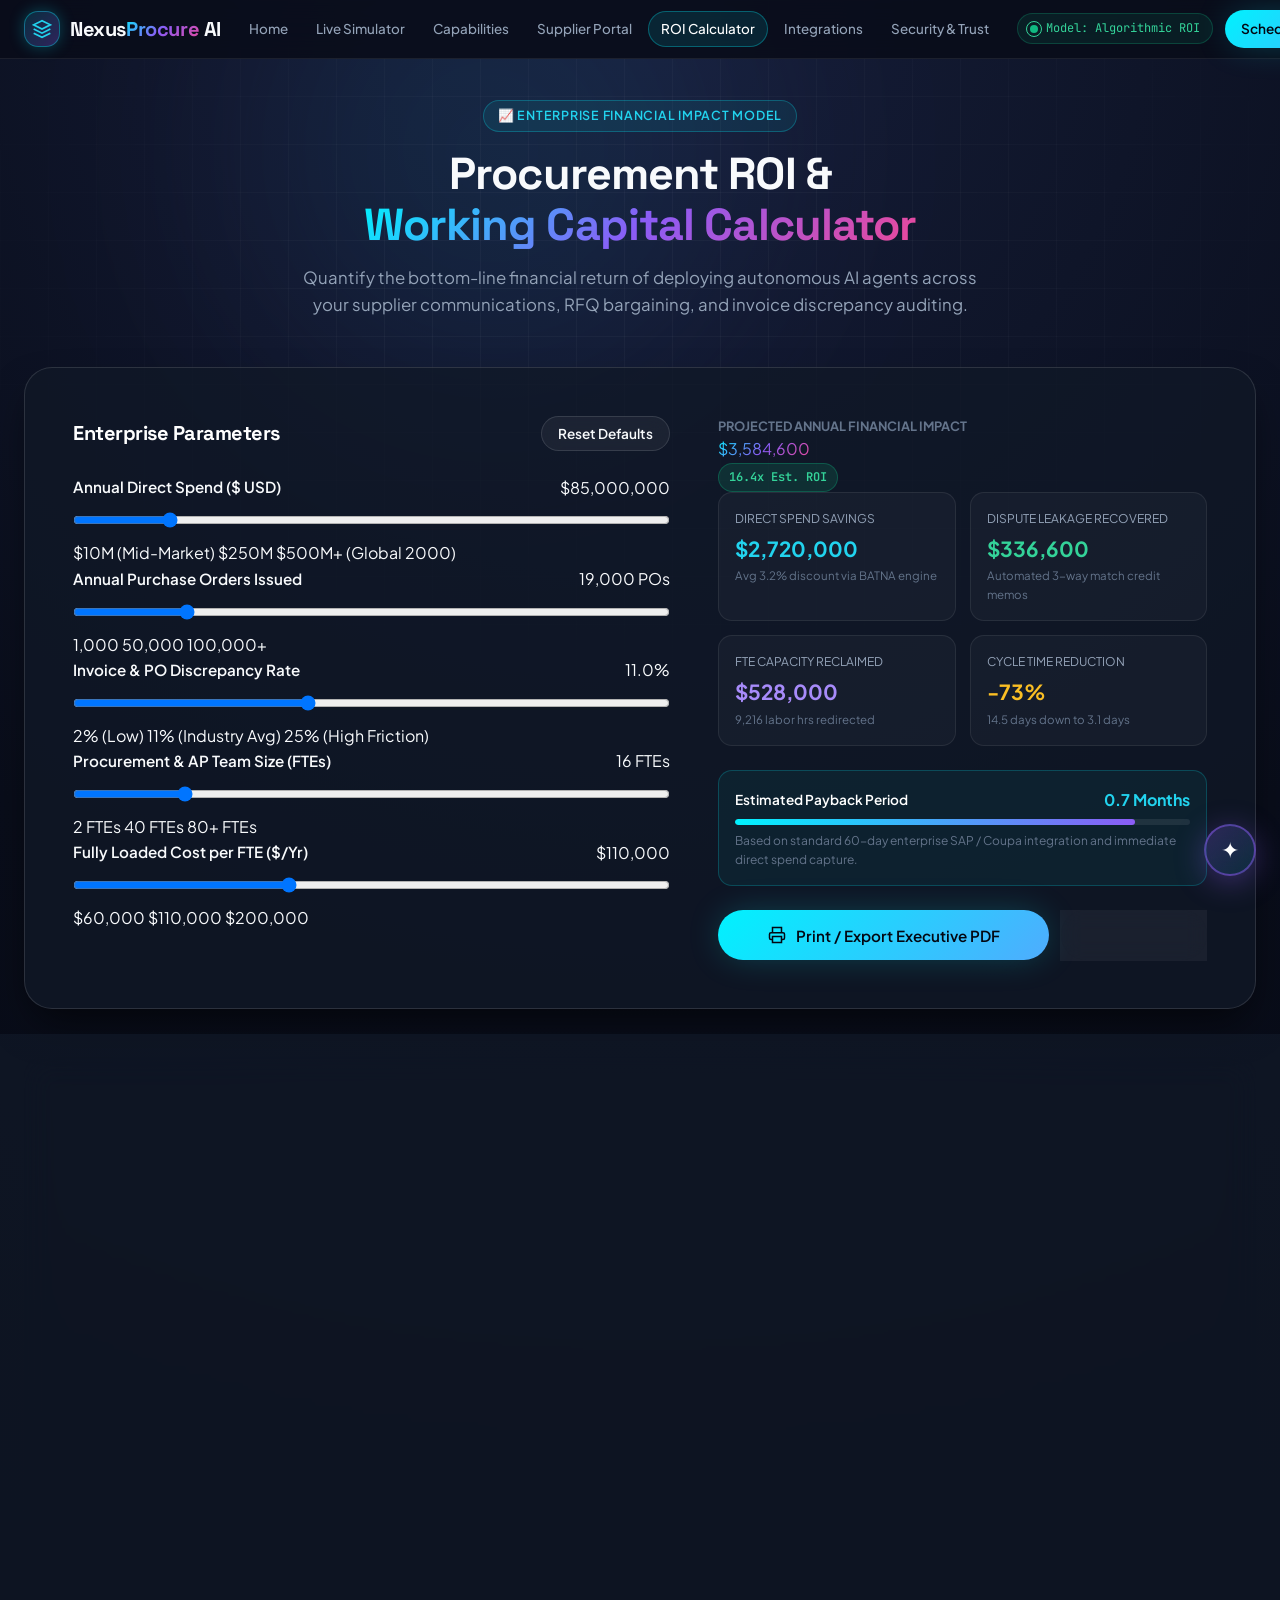
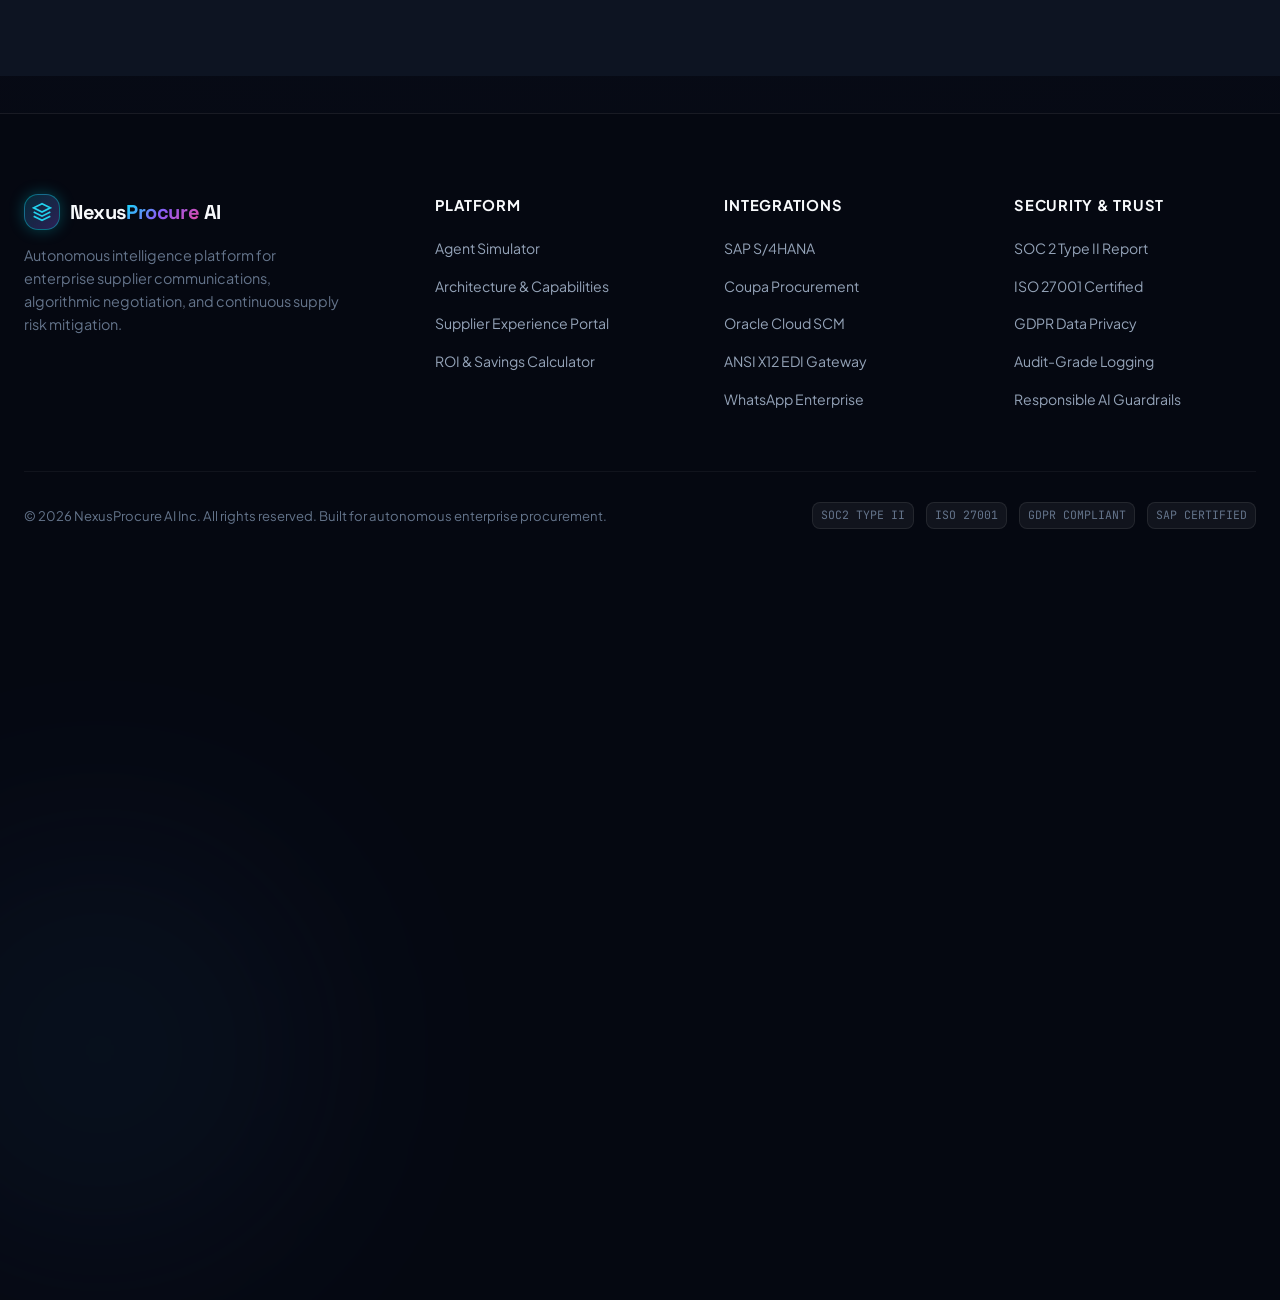
==== calculator.html @ fbaa3d45 "Initial commit: NexusAI platform and tools" ====
<!DOCTYPE html>
<html lang="en">
<head>
  <meta charset="UTF-8">
  <meta name="viewport" content="width=device-width, initial-scale=1.0">
  <title>Procurement ROI & Savings Calculator — NexusProcure AI</title>
  <meta name="description" content="Calculate enterprise direct spend savings, dispute recovery, and operational FTE capacity unlocked by NexusProcure AI autonomous agents.">
  <link rel="stylesheet" href="styles/main.css">
  <link rel="icon" type="image/svg+xml" href="data:image/svg+xml,<svg xmlns='http://www.w3.org/2000/svg' viewBox='0 0 24 24' fill='none' stroke='%2300f2fe' stroke-width='2'><polygon points='12 2 2 7 12 12 22 7 12 2'/><polyline points='2 17 12 22 22 17'/><polyline points='2 12 12 17 22 12'/></svg>">
</head>
<body>

  <div class="bg-ambient-orb ambient-orb-1"></div>
  <div class="bg-ambient-orb ambient-orb-3"></div>
  <div class="bg-grid-overlay"></div>

  <!-- Navigation -->
  <nav class="site-nav" id="site-nav">
    <div class="container nav-content">
      <a href="index.html" class="nav-brand">
        <div class="brand-icon-wrapper">
          <svg viewBox="0 0 24 24" fill="none" stroke="currentColor" stroke-width="2">
            <path d="M12 2L2 7l10 5 10-5-10-5zM2 17l10 5 10-5M2 12l10 5 10-5" />
          </svg>
        </div>
        <span>Nexus<span class="text-gradient">Procure</span> AI</span>
      </a>

      <ul class="nav-links">
        <li><a href="index.html" class="nav-link">Home</a></li>
        <li><a href="simulator.html" class="nav-link">Live Simulator</a></li>
        <li><a href="capabilities.html" class="nav-link">Capabilities</a></li>
        <li><a href="portal.html" class="nav-link">Supplier Portal</a></li>
        <li><a href="calculator.html" class="nav-link active-page">ROI Calculator</a></li>
        <li><a href="integrations.html" class="nav-link">Integrations</a></li>
        <li><a href="security.html" class="nav-link">Security & Trust</a></li>
      </ul>

      <div class="nav-right">
        <div class="status-pill">
          <div class="radar-dot"></div>
          <span>Model: Algorithmic ROI</span>
        </div>
        <a href="demo.html" class="btn btn-primary btn-sm">
          <span>Schedule Demo</span>
          <svg viewBox="0 0 24 24" fill="none" stroke="currentColor" stroke-width="2">
            <path d="M5 12h14M12 5l7 7-7 7"/>
          </svg>
        </a>
      </div>
    </div>
  </nav>

  <!-- Page Hero -->
  <header class="page-hero">
    <div class="container page-hero-inner">
      <div class="page-badge cyan">
        <span>📈 Enterprise Financial Impact Model</span>
      </div>
      <h1 class="page-hero-title">
        Procurement ROI & <span class="text-gradient">Working Capital Calculator</span>
      </h1>
      <p class="page-hero-subtitle">
        Quantify the bottom-line financial return of deploying autonomous AI agents across your supplier communications, RFQ bargaining, and invoice discrepancy auditing.
      </p>
    </div>
  </header>

  <!-- Main Calculator Content -->
  <main class="subpage-section" style="padding-top: 0;">
    <div class="container">
      
      <div class="roi-card-wrapper" style="margin-bottom: 48px;">
        
        <!-- Input Form Sliders -->
        <div class="roi-calculator-form">
          <div style="display: flex; justify-content: space-between; align-items: center; margin-bottom: 24px;">
            <h3 style="color: #fff; font-size: 1.25rem;">Enterprise Parameters</h3>
            <button class="btn btn-secondary btn-sm" id="btn-reset-roi">Reset Defaults</button>
          </div>

          <!-- Slider 1: Direct Spend -->
          <div class="slider-group">
            <div class="slider-header">
              <span class="slider-label">Annual Direct Spend ($ USD)</span>
              <span class="slider-value" id="val-spend">$85,000,000</span>
            </div>
            <input type="range" class="custom-range" id="input-spend" min="10000000" max="500000000" step="5000000" value="85000000">
            <div class="slider-hints">
              <span>$10M (Mid-Market)</span>
              <span>$250M</span>
              <span>$500M+ (Global 2000)</span>
            </div>
          </div>

          <!-- Slider 2: Annual PO Count -->
          <div class="slider-group">
            <div class="slider-header">
              <span class="slider-label">Annual Purchase Orders Issued</span>
              <span class="slider-value" id="val-pos">18,500 POs</span>
            </div>
            <input type="range" class="custom-range" id="input-pos" min="1000" max="100000" step="1000" value="18500">
            <div class="slider-hints">
              <span>1,000</span>
              <span>50,000</span>
              <span>100,000+</span>
            </div>
          </div>

          <!-- Slider 3: Discrepancy Rate -->
          <div class="slider-group">
            <div class="slider-header">
              <span class="slider-label">Invoice & PO Discrepancy Rate</span>
              <span class="slider-value" id="val-dispute">11.0%</span>
            </div>
            <input type="range" class="custom-range" id="input-dispute" min="2" max="25" step="0.5" value="11">
            <div class="slider-hints">
              <span>2% (Low)</span>
              <span>11% (Industry Avg)</span>
              <span>25% (High Friction)</span>
            </div>
          </div>

          <!-- Slider 4: Procurement Team Size -->
          <div class="slider-group">
            <div class="slider-header">
              <span class="slider-label">Procurement & AP Team Size (FTEs)</span>
              <span class="slider-value" id="val-fte">16 FTEs</span>
            </div>
            <input type="range" class="custom-range" id="input-fte" min="2" max="80" step="1" value="16">
            <div class="slider-hints">
              <span>2 FTEs</span>
              <span>40 FTEs</span>
              <span>80+ FTEs</span>
            </div>
          </div>

          <!-- Slider 5: Average Fully Loaded FTE Cost -->
          <div class="slider-group">
            <div class="slider-header">
              <span class="slider-label">Fully Loaded Cost per FTE ($/Yr)</span>
              <span class="slider-value" id="val-fte-cost">$110,000</span>
            </div>
            <input type="range" class="custom-range" id="input-fte-cost" min="60000" max="200000" step="5000" value="110000">
            <div class="slider-hints">
              <span>$60,000</span>
              <span>$110,000</span>
              <span>$200,000</span>
            </div>
          </div>

        </div>

        <!-- Real-Time Output Summary Display -->
        <div class="roi-summary-display">
          <div class="roi-summary-header">
            <div>
              <div style="font-size: 0.8rem; text-transform: uppercase; color: var(--text-dim); font-weight: 700;">Projected Annual Financial Impact</div>
              <div class="roi-highlight-number text-gradient" id="out-total-savings">$3,745,000</div>
            </div>
            <span class="badge badge-emerald" id="out-roi-multiplier">14.2x Est. ROI</span>
          </div>

          <!-- Key Financial Breakdown Grid -->
          <div style="display: grid; grid-template-columns: 1fr 1fr; gap: 14px; margin-bottom: 24px;">
            <div style="background: rgba(255, 255, 255, 0.03); padding: 16px; border-radius: var(--radius-md); border: 1px solid var(--border-subtle);">
              <div style="font-size: 0.75rem; color: var(--text-muted); text-transform: uppercase;">Direct Spend Savings</div>
              <div style="font-size: 1.3rem; font-weight: 700; color: var(--cyan-400); margin-top: 4px;" id="out-direct-savings">$2,720,000</div>
              <div style="font-size: 0.72rem; color: var(--text-dim); margin-top: 2px;">Avg 3.2% discount via BATNA engine</div>
            </div>

            <div style="background: rgba(255, 255, 255, 0.03); padding: 16px; border-radius: var(--radius-md); border: 1px solid var(--border-subtle);">
              <div style="font-size: 0.75rem; color: var(--text-muted); text-transform: uppercase;">Dispute Leakage Recovered</div>
              <div style="font-size: 1.3rem; font-weight: 700; color: var(--emerald-400); margin-top: 4px;" id="out-leakage-savings">$498,500</div>
              <div style="font-size: 0.72rem; color: var(--text-dim); margin-top: 2px;">Automated 3-way match credit memos</div>
            </div>

            <div style="background: rgba(255, 255, 255, 0.03); padding: 16px; border-radius: var(--radius-md); border: 1px solid var(--border-subtle);">
              <div style="font-size: 0.75rem; color: var(--text-muted); text-transform: uppercase;">FTE Capacity Reclaimed</div>
              <div style="font-size: 1.3rem; font-weight: 700; color: var(--purple-400); margin-top: 4px;" id="out-fte-savings">$526,500</div>
              <div style="font-size: 0.72rem; color: var(--text-dim); margin-top: 2px;" id="out-hours-saved">9,600 labor hrs redirected</div>
            </div>

            <div style="background: rgba(255, 255, 255, 0.03); padding: 16px; border-radius: var(--radius-md); border: 1px solid var(--border-subtle);">
              <div style="font-size: 0.75rem; color: var(--text-muted); text-transform: uppercase;">Cycle Time Reduction</div>
              <div style="font-size: 1.3rem; font-weight: 700; color: var(--amber-400); margin-top: 4px;">-73%</div>
              <div style="font-size: 0.72rem; color: var(--text-dim); margin-top: 2px;">14.5 days down to 3.1 days</div>
            </div>
          </div>

          <!-- Payback Horizon -->
          <div style="background: rgba(0, 242, 254, 0.05); border: 1px solid rgba(0, 242, 254, 0.2); border-radius: var(--radius-md); padding: 16px; margin-bottom: 24px;">
            <div style="display: flex; justify-content: space-between; align-items: center; margin-bottom: 6px;">
              <span style="font-size: 0.85rem; color: #fff; font-weight: 600;">Estimated Payback Period</span>
              <span style="font-size: 1rem; font-weight: 700; color: var(--cyan-400);" id="out-payback">2.4 Months</span>
            </div>
            <div class="cog-progress-bar">
              <div class="cog-progress-fill" style="width: 88%;"></div>
            </div>
            <div style="font-size: 0.75rem; color: var(--text-dim); margin-top: 6px;">
              Based on standard 60-day enterprise SAP / Coupa integration and immediate direct spend capture.
            </div>
          </div>

          <!-- Print / PDF Action Button -->
          <div style="display: flex; gap: 12px;">
            <button class="btn btn-primary" style="flex: 1;" id="btn-print-roi">
              <svg width="18" height="18" viewBox="0 0 24 24" fill="none" stroke="currentColor" stroke-width="2">
                <polyline points="6 9 6 2 18 2 18 9"></polyline>
                <path d="M6 18H4a2 2 0 0 1-2-2v-5a2 2 0 0 1 2-2h16a2 2 0 0 1 2 2v5a2 2 0 0 1-2 2h-2"></path>
                <rect x="6" y="14" width="12" height="8"></rect>
              </svg>
              <span>Print / Export Executive PDF</span>
            </button>
            <a href="demo.html" class="btn btn-secondary">
              <span>Book Review</span>
            </a>
          </div>

        </div>

      </div>

      <!-- Comparative Analysis Table -->
      <div class="data-table-card">
        <div style="padding: 24px; border-bottom: 1px solid var(--border-subtle);">
          <h3 style="font-size: 1.25rem; color: #fff; margin-bottom: 6px;">Side-by-Side Operational Comparison</h3>
          <p style="font-size: 0.85rem; color: var(--text-muted); margin: 0;">How NexusProcure AI benchmarks against traditional manual buyer and AP workflows.</p>
        </div>

        <div class="table-responsive">
          <table class="data-table">
            <thead>
              <tr>
                <th>Procurement Metric</th>
                <th>Traditional Manual Workflow</th>
                <th>NexusProcure Autonomous AI</th>
                <th>Operational Impact</th>
              </tr>
            </thead>
            <tbody>
              <tr>
                <td><strong>RFQ Cycle Turnaround</strong></td>
                <td>12 to 18 business days of manual emails</td>
                <td><span class="badge badge-emerald">1.4 hours average</span></td>
                <td>92% reduction in buyer administrative drag</td>
              </tr>
              <tr>
                <td><strong>BATNA Market Spot Indexing</strong></td>
                <td>Sporadic / Ad-hoc Excel spreadsheets</td>
                <td><span class="badge badge-cyan">Real-time dynamic game-theoretic solver</span></td>
                <td>Guaranteed optimal price concession curve</td>
              </tr>
              <tr>
                <td><strong>3-Way Match Invoice Audit</strong></td>
                <td>Manual AP review; disputes take 2-4 weeks</td>
                <td><span class="badge badge-emerald">Instant OCR & line-item reconciliation</span></td>
                <td>Zero cash leakage, automated debit memos</td>
              </tr>
              <tr>
                <td><strong>Global Language & Time Zones</strong></td>
                <td>Single shift, English only; timezone lag</td>
                <td><span class="badge badge-purple">40+ native languages, 24/7/365 active</span></td>
                <td>Zero overnight delays with Asian/EU suppliers</td>
              </tr>
              <tr>
                <td><strong>ERP System Writeback</strong></td>
                <td>Manual re-keying into SAP/Coupa; high error rate</td>
                <td><span class="badge badge-cyan">Sub-second bi-directional BAPI/OData sync</span></td>
                <td>Audit-grade logging, SOC2 Type II compliance</td>
              </tr>
            </tbody>
          </table>
        </div>
      </div>

    </div>
  </main>

  <!-- Footer -->
  <footer class="site-footer">
    <div class="container">
      <div class="footer-grid">
        <div class="footer-brand">
          <a href="index.html" class="nav-brand">
            <div class="brand-icon-wrapper">
              <svg viewBox="0 0 24 24" fill="none" stroke="currentColor" stroke-width="2">
                <path d="M12 2L2 7l10 5 10-5-10-5zM2 17l10 5 10-5M2 12l10 5 10-5" />
              </svg>
            </div>
            <span>Nexus<span class="text-gradient">Procure</span> AI</span>
          </a>
          <p>Autonomous intelligence platform for enterprise supplier communications, algorithmic negotiation, and continuous supply risk mitigation.</p>
        </div>

        <div class="footer-col">
          <h5>Platform</h5>
          <ul class="footer-links">
            <li><a href="simulator.html">Agent Simulator</a></li>
            <li><a href="capabilities.html">Architecture & Capabilities</a></li>
            <li><a href="portal.html">Supplier Experience Portal</a></li>
            <li><a href="calculator.html">ROI & Savings Calculator</a></li>
          </ul>
        </div>

        <div class="footer-col">
          <h5>Integrations</h5>
          <ul class="footer-links">
            <li><a href="integrations.html#sap">SAP S/4HANA</a></li>
            <li><a href="integrations.html#coupa">Coupa Procurement</a></li>
            <li><a href="integrations.html#oracle">Oracle Cloud SCM</a></li>
            <li><a href="integrations.html#edi">ANSI X12 EDI Gateway</a></li>
            <li><a href="integrations.html#whatsapp">WhatsApp Enterprise</a></li>
          </ul>
        </div>

        <div class="footer-col">
          <h5>Security & Trust</h5>
          <ul class="footer-links">
            <li><a href="security.html#soc2">SOC 2 Type II Report</a></li>
            <li><a href="security.html#iso27001">ISO 27001 Certified</a></li>
            <li><a href="security.html#gdpr">GDPR Data Privacy</a></li>
            <li><a href="security.html#audit-logs">Audit-Grade Logging</a></li>
            <li><a href="security.html#guardrails">Responsible AI Guardrails</a></li>
          </ul>
        </div>
      </div>

      <div class="footer-bottom">
        <div>© 2026 NexusProcure AI Inc. All rights reserved. Built for autonomous enterprise procurement.</div>
        <div class="security-cert-badges">
          <span class="cert-badge">SOC2 TYPE II</span>
          <span class="cert-badge">ISO 27001</span>
          <span class="cert-badge">GDPR COMPLIANT</span>
          <span class="cert-badge">SAP CERTIFIED</span>
        </div>
      </div>
    </div>
  </footer>

  <script>
    document.addEventListener('DOMContentLoaded', () => {
      const inputSpend = document.getElementById('input-spend');
      const inputPos = document.getElementById('input-pos');
      const inputDispute = document.getElementById('input-dispute');
      const inputFte = document.getElementById('input-fte');
      const inputFteCost = document.getElementById('input-fte-cost');
      const btnReset = document.getElementById('btn-reset-roi');
      const btnPrint = document.getElementById('btn-print-roi');

      const valSpend = document.getElementById('val-spend');
      const valPos = document.getElementById('val-pos');
      const valDispute = document.getElementById('val-dispute');
      const valFte = document.getElementById('val-fte');
      const valFteCost = document.getElementById('val-fte-cost');

      const outTotal = document.getElementById('out-total-savings');
      const outDirect = document.getElementById('out-direct-savings');
      const outLeakage = document.getElementById('out-leakage-savings');
      const outFte = document.getElementById('out-fte-savings');
      const outHours = document.getElementById('out-hours-saved');
      const outPayback = document.getElementById('out-payback');
      const outRoiMultiplier = document.getElementById('out-roi-multiplier');

      function formatCurrency(val) {
        return '$' + Math.round(val).toLocaleString('en-US');
      }

      function recalculate() {
        const spend = parseFloat(inputSpend.value);
        const pos = parseFloat(inputPos.value);
        const disputeRate = parseFloat(inputDispute.value) / 100;
        const fte = parseFloat(inputFte.value);
        const fteCost = parseFloat(inputFteCost.value);

        // Update labels
        valSpend.textContent = formatCurrency(spend);
        valPos.textContent = Math.round(pos).toLocaleString('en-US') + ' POs';
        valDispute.textContent = (disputeRate * 100).toFixed(1) + '%';
        valFte.textContent = fte + ' FTEs';
        valFteCost.textContent = formatCurrency(fteCost);

        // Calculations
        // 1. Direct spend savings: 3.2% of spend
        const directSavings = spend * 0.032;
        
        // 2. Dispute leakage recovered: 35% of disputed PO value recovered (assume avg PO value = spend / pos)
        const avgPoValue = spend / pos;
        const disputedPoCount = pos * disputeRate;
        const leakageSavings = disputedPoCount * (avgPoValue * 0.08) * 0.45; // average overbilling recovered

        // 3. FTE Operational Capacity: 30% of FTE time reclaimed
        const fteSavings = fte * fteCost * 0.30;
        const hoursSaved = Math.round(fte * 1920 * 0.30);

        // Total
        const total = directSavings + leakageSavings + fteSavings;

        // Estimated cost of NexusProcure based on spend tier: ~$180k - $350k
        const estimatedPlatformCost = 150000 + (spend * 0.0008);
        const multiplier = (total / estimatedPlatformCost).toFixed(1);
        const paybackMonths = ((estimatedPlatformCost / total) * 12).toFixed(1);

        // Update UI
        outTotal.textContent = formatCurrency(total);
        outDirect.textContent = formatCurrency(directSavings);
        outLeakage.textContent = formatCurrency(leakageSavings);
        outFte.textContent = formatCurrency(fteSavings);
        outHours.textContent = hoursSaved.toLocaleString('en-US') + ' labor hrs redirected';
        outPayback.textContent = paybackMonths + ' Months';
        outRoiMultiplier.textContent = multiplier + 'x Est. ROI';
      }

      [inputSpend, inputPos, inputDispute, inputFte, inputFteCost].forEach(el => {
        el.addEventListener('input', recalculate);
      });

      if (btnReset) {
        btnReset.addEventListener('click', () => {
          inputSpend.value = 85000000;
          inputPos.value = 18500;
          inputDispute.value = 11;
          inputFte.value = 16;
          inputFteCost.value = 110000;
          recalculate();
        });
      }

      if (btnPrint) {
        btnPrint.addEventListener('click', () => {
          window.print();
        });
      }

      recalculate();
    });
  </script>

  <!-- Gemini AI Integration -->
  <script src="js/gemini-service.js"></script>
  <script src="js/gemini-ui.js"></script>
</body>
</html>
---- styles/main.css ----
/* ==========================================================================
   NexusProcure AI - Master Design System & Stylesheet
   Aesthetic: Enterprise Dark Obsidian, Holographic Cyber Cyan & Electric Violet
   ========================================================================== */

@import url('https://fonts.googleapis.com/css2?family=JetBrains+Mono:wght@400;500;600&family=Plus+Jakarta+Sans:wght@300;400;500;600;700;800&family=Space+Grotesk:wght@500;600;700&display=swap');

:root {
  /* Color Palette */
  --bg-darkest: #050811;
  --bg-base: #090d1a;
  --bg-surface: #0f172a;
  --bg-card: rgba(17, 24, 39, 0.75);
  --bg-card-hover: rgba(26, 36, 56, 0.85);
  --bg-glass: rgba(15, 23, 42, 0.65);
  --bg-elevated: #162035;

  /* Borders & Dividers */
  --border-subtle: rgba(255, 255, 255, 0.08);
  --border-focus: rgba(0, 242, 254, 0.4);
  --border-glass: rgba(255, 255, 255, 0.12);
  --border-accent-glow: rgba(139, 92, 246, 0.35);

  /* Primary Brand Accents */
  --cyan-400: #22d3ee;
  --cyan-500: #06b6d4;
  --cyan-glow: #00f2fe;
  
  --purple-400: #a78bfa;
  --purple-500: #8b5cf6;
  --purple-600: #7c3aed;
  
  --emerald-400: #34d399;
  --emerald-500: #10b981;
  --emerald-glow: rgba(16, 185, 129, 0.3);

  --amber-400: #fbbf24;
  --amber-500: #f59e0b;

  --rose-400: #fb7185;
  --rose-500: #f43f5e;

  /* Typography Colors */
  --text-main: #f8fafc;
  --text-muted: #94a3b8;
  --text-dim: #64748b;
  --text-inverse: #030712;

  /* Gradients */
  --grad-brand: linear-gradient(135deg, #00f2fe 0%, #8b5cf6 50%, #ec4899 100%);
  --grad-cyan-purple: linear-gradient(135deg, #06b6d4 0%, #8b5cf6 100%);
  --grad-surface: linear-gradient(180deg, rgba(30, 41, 59, 0.5) 0%, rgba(15, 23, 42, 0.8) 100%);
  --grad-glow-conic: conic-gradient(from 180deg at 50% 50%, #06b6d4 0deg, #8b5cf6 120deg, #10b981 240deg, #06b6d4 360deg);

  /* Fonts */
  --font-sans: 'Plus Jakarta Sans', -apple-system, BlinkMacSystemFont, sans-serif;
  --font-display: 'Space Grotesk', sans-serif;
  --font-mono: 'JetBrains Mono', monospace;

  /* Spacings & Radius */
  --radius-sm: 8px;
  --radius-md: 14px;
  --radius-lg: 20px;
  --radius-xl: 28px;
  --radius-full: 9999px;

  /* Shadows */
  --shadow-sm: 0 2px 8px rgba(0, 0, 0, 0.4);
  --shadow-md: 0 10px 25px -5px rgba(0, 0, 0, 0.5);
  --shadow-lg: 0 20px 40px -10px rgba(0, 0, 0, 0.6);
  --shadow-glow-cyan: 0 0 35px -5px rgba(0, 242, 254, 0.25);
  --shadow-glow-purple: 0 0 40px -5px rgba(139, 92, 246, 0.3);

  /* Transitions */
  --transition-fast: 0.18s cubic-bezier(0.16, 1, 0.3, 1);
  --transition-smooth: 0.3s cubic-bezier(0.16, 1, 0.3, 1);
  --transition-bounce: 0.45s cubic-bezier(0.34, 1.56, 0.64, 1);
}

/* ==========================================================================
   Reset & Global Styles
   ========================================================================== */

*, *::before, *::after {
  box-sizing: border-box;
  margin: 0;
  padding: 0;
}

html {
  scroll-behavior: smooth;
  font-size: 16px;
  background-color: var(--bg-darkest);
  color: var(--text-main);
  font-family: var(--font-sans);
  text-rendering: optimizeLegibility;
  -webkit-font-smoothing: antialiased;
}

body {
  overflow-x: hidden;
  position: relative;
  background: radial-gradient(circle at 50% 0%, #151d38 0%, #090d1a 45%, #050811 100%);
  min-height: 100vh;
  line-height: 1.6;
}

/* Ambient glow orbs in background */
.bg-ambient-orb {
  position: absolute;
  pointer-events: none;
  border-radius: 50%;
  filter: blur(120px);
  z-index: 0;
  opacity: 0.45;
}

.ambient-orb-1 {
  width: 600px;
  height: 600px;
  top: -150px;
  left: 15%;
  background: radial-gradient(circle, rgba(0, 242, 254, 0.25) 0%, rgba(139, 92, 246, 0.15) 60%, transparent 80%);
}

.ambient-orb-2 {
  width: 700px;
  height: 700px;
  top: 900px;
  right: -100px;
  background: radial-gradient(circle, rgba(139, 92, 246, 0.2) 0%, rgba(16, 185, 129, 0.1) 60%, transparent 80%);
}

.ambient-orb-3 {
  width: 500px;
  height: 500px;
  top: 2400px;
  left: -150px;
  background: radial-gradient(circle, rgba(6, 182, 212, 0.2) 0%, rgba(99, 102, 241, 0.1) 60%, transparent 80%);
}

/* Subtle background grid */
.bg-grid-overlay {
  position: fixed;
  inset: 0;
  background-image: 
    linear-gradient(to right, rgba(255, 255, 255, 0.03) 1px, transparent 1px),
    linear-gradient(to bottom, rgba(255, 255, 255, 0.03) 1px, transparent 1px);
  background-size: 48px 48px;
  mask-image: radial-gradient(ellipse 70% 60% at 50% 30%, #000 30%, transparent 85%);
  pointer-events: none;
  z-index: 0;
}

/* Typography Utilities */
h1, h2, h3, h4, .font-display {
  font-family: var(--font-display);
  font-weight: 700;
  line-height: 1.15;
  letter-spacing: -0.025em;
  color: var(--text-main);
}

.font-mono {
  font-family: var(--font-mono);
}

.text-gradient {
  background: var(--grad-brand);
  -webkit-background-clip: text;
  -webkit-text-fill-color: transparent;
  display: inline-block;
}

.text-gradient-cyan {
  background: linear-gradient(135deg, #a5f3fc 0%, #00f2fe 100%);
  -webkit-background-clip: text;
  -webkit-text-fill-color: transparent;
}

.text-gradient-purple {
  background: linear-gradient(135deg, #e9d5ff 0%, #a855f7 100%);
  -webkit-background-clip: text;
  -webkit-text-fill-color: transparent;
}

.text-gradient-emerald {
  background: linear-gradient(135deg, #a7f3d0 0%, #10b981 100%);
  -webkit-background-clip: text;
  -webkit-text-fill-color: transparent;
}

/* Common Container */
.container {
  max-width: 1280px;
  margin: 0 auto;
  padding: 0 24px;
  position: relative;
  z-index: 1;
}

.section-spacing {
  padding: 100px 0;
}

/* Section Header */
.section-header {
  text-align: center;
  max-width: 760px;
  margin: 0 auto 64px;
}

.section-tag {
  display: inline-flex;
  align-items: center;
  gap: 8px;
  font-size: 0.82rem;
  font-weight: 600;
  text-transform: uppercase;
  letter-spacing: 0.08em;
  padding: 6px 14px;
  border-radius: var(--radius-full);
  background: rgba(6, 182, 212, 0.1);
  border: 1px solid rgba(6, 182, 212, 0.25);
  color: var(--cyan-400);
  margin-bottom: 16px;
}

.section-tag.purple {
  background: rgba(139, 92, 246, 0.1);
  border-color: rgba(139, 92, 246, 0.25);
  color: var(--purple-400);
}

.section-tag.emerald {
  background: rgba(16, 185, 129, 0.1);
  border-color: rgba(16, 185, 129, 0.25);
  color: var(--emerald-400);
}

.section-title {
  font-size: clamp(2rem, 3.5vw, 2.75rem);
  margin-bottom: 18px;
}

.section-subtitle {
  font-size: 1.125rem;
  color: var(--text-muted);
  line-height: 1.6;
}

/* Sleek custom scrollbars */
::-webkit-scrollbar {
  width: 6px;
  height: 6px;
}
::-webkit-scrollbar-track {
  background: rgba(5, 8, 17, 0.6);
}
::-webkit-scrollbar-thumb {
  background: rgba(0, 242, 254, 0.25);
  border-radius: 9999px;
}
::-webkit-scrollbar-thumb:hover {
  background: rgba(0, 242, 254, 0.5);
}

/* ==========================================================================
   Header & Navigation
   ========================================================================== */

.site-nav {
  position: fixed;
  top: 0;
  left: 0;
  width: 100%;
  z-index: 1000;
  background: rgba(9, 13, 26, 0.9);
  backdrop-filter: blur(20px);
  -webkit-backdrop-filter: blur(20px);
  border-bottom: 1px solid var(--border-subtle);
  padding: 10px 0;
  transition: all var(--transition-smooth);
}

.nav-content {
  display: flex;
  align-items: center;
  justify-content: space-between;
  gap: 16px;
  width: 100%;
}

.nav-brand {
  display: flex;
  align-items: center;
  gap: 10px;
  text-decoration: none;
  color: var(--text-main);
  font-family: var(--font-display);
  font-weight: 700;
  font-size: 1.25rem;
  letter-spacing: -0.02em;
  white-space: nowrap;
  flex-shrink: 0;
}

.brand-icon-wrapper {
  width: 36px;
  height: 36px;
  border-radius: var(--radius-md);
  background: linear-gradient(135deg, rgba(6, 182, 212, 0.2), rgba(139, 92, 246, 0.3));
  border: 1px solid rgba(0, 242, 254, 0.35);
  display: flex;
  align-items: center;
  justify-content: center;
  box-shadow: 0 0 15px rgba(0, 242, 254, 0.25);
  position: relative;
  overflow: hidden;
  flex-shrink: 0;
}

.brand-icon-wrapper::after {
  content: '';
  position: absolute;
  inset: 0;
  background: linear-gradient(90deg, transparent, rgba(255, 255, 255, 0.2), transparent);
  transform: translateX(-100%);
  animation: shine 4s infinite;
}

.brand-icon-wrapper svg {
  width: 20px;
  height: 20px;
  color: var(--cyan-400);
}

.nav-links {
  display: flex;
  align-items: center;
  list-style: none;
  gap: 4px;
  flex-wrap: nowrap;
  margin: 0;
  padding: 0;
}

.nav-link {
  text-decoration: none;
  color: var(--text-muted);
  font-size: 0.84rem;
  font-weight: 500;
  padding: 6px 12px;
  border-radius: var(--radius-full);
  transition: all var(--transition-fast);
  white-space: nowrap;
  display: inline-flex;
  align-items: center;
  gap: 6px;
}

.nav-link:hover {
  color: #fff;
  background: rgba(255, 255, 255, 0.06);
}

.nav-link.has-badge {
  display: inline-flex;
  align-items: center;
  gap: 6px;
}

.nav-badge-live {
  font-size: 0.65rem;
  font-weight: 700;
  text-transform: uppercase;
  padding: 2px 6px;
  background: rgba(16, 185, 129, 0.15);
  border: 1px solid rgba(16, 185, 129, 0.3);
  color: var(--emerald-400);
  border-radius: var(--radius-full);
}

.nav-right {
  display: flex;
  align-items: center;
  gap: 12px;
  flex-shrink: 0;
}

.status-pill {
  display: flex;
  align-items: center;
  gap: 8px;
  padding: 5px 12px;
  border-radius: var(--radius-full);
  background: rgba(16, 185, 129, 0.1);
  border: 1px solid rgba(16, 185, 129, 0.25);
  font-size: 0.75rem;
  color: var(--emerald-400);
  font-family: var(--font-mono);
  white-space: nowrap;
}

.radar-dot {
  width: 8px;
  height: 8px;
  border-radius: 50%;
  background-color: var(--emerald-500);
  position: relative;
}

.radar-dot::after {
  content: '';
  position: absolute;
  inset: -4px;
  border-radius: 50%;
  border: 1.5px solid var(--emerald-400);
  animation: radar-pulse 2s infinite cubic-bezier(0, 0, 0.2, 1);
}

@keyframes radar-pulse {
  0% { transform: scale(0.6); opacity: 1; }
  100% { transform: scale(2.2); opacity: 0; }
}

/* Buttons */
.btn {
  display: inline-flex;
  align-items: center;
  justify-content: center;
  gap: 10px;
  font-family: var(--font-sans);
  font-size: 0.95rem;
  font-weight: 600;
  padding: 12px 24px;
  border-radius: var(--radius-full);
  text-decoration: none;
  cursor: pointer;
  border: none;
  transition: all var(--transition-smooth);
  position: relative;
  overflow: hidden;
}

.btn svg {
  width: 18px;
  height: 18px;
  transition: transform var(--transition-fast);
}

.btn:hover svg {
  transform: translateX(3px);
}

.btn-primary {
  background: linear-gradient(135deg, #00f2fe 0%, #4facfe 100%);
  color: var(--text-inverse);
  box-shadow: var(--shadow-glow-cyan);
}

.btn-primary:hover {
  transform: translateY(-2px);
  box-shadow: 0 0 45px rgba(0, 242, 254, 0.45);
}

.btn-glow-purple {
  background: linear-gradient(135deg, #8b5cf6 0%, #6366f1 100%);
  color: #fff;
  box-shadow: var(--shadow-glow-purple);
}

.btn-glow-purple:hover {
  transform: translateY(-2px);
  box-shadow: 0 0 45px rgba(139, 92, 246, 0.5);
}

.btn-secondary {
  background: rgba(255, 255, 255, 0.05);
  border: 1px solid var(--border-glass);
  color: var(--text-main);
  backdrop-filter: blur(10px);
}

.btn-secondary:hover {
  background: rgba(255, 255, 255, 0.1);
  border-color: rgba(255, 255, 255, 0.25);
  transform: translateY(-2px);
}

.btn-sm {
  padding: 8px 16px;
  font-size: 0.85rem;
}

.mobile-menu-btn {
  display: none;
  background: none;
  border: none;
  color: var(--text-main);
  cursor: pointer;
}

/* ==========================================================================
   Hero Section
   ========================================================================== */

.hero-section {
  padding-top: 170px;
  padding-bottom: 90px;
  position: relative;
  overflow: hidden;
}

.hero-content-grid {
  display: grid;
  grid-template-columns: 1.15fr 0.85fr;
  align-items: center;
  gap: 50px;
}

.hero-badge-pill {
  display: inline-flex;
  align-items: center;
  gap: 10px;
  padding: 7px 16px;
  border-radius: var(--radius-full);
  background: rgba(139, 92, 246, 0.12);
  border: 1px solid rgba(139, 92, 246, 0.3);
  font-size: 0.84rem;
  color: #e9d5ff;
  margin-bottom: 24px;
}

.badge-sparkle {
  color: var(--amber-400);
}

.hero-title {
  font-size: clamp(2.5rem, 4.5vw, 4rem);
  line-height: 1.1;
  margin-bottom: 22px;
  letter-spacing: -0.03em;
}

.hero-description {
  font-size: 1.18rem;
  color: var(--text-muted);
  line-height: 1.65;
  margin-bottom: 36px;
  max-width: 600px;
}

.hero-cta-group {
  display: flex;
  align-items: center;
  flex-wrap: wrap;
  gap: 16px;
  margin-bottom: 48px;
}

.hero-kpis {
  display: grid;
  grid-template-columns: repeat(3, 1fr);
  gap: 20px;
  padding-top: 30px;
  border-top: 1px solid var(--border-subtle);
}

.kpi-item h4 {
  font-size: 1.9rem;
  font-weight: 700;
  margin-bottom: 4px;
  font-family: var(--font-display);
}

.kpi-item p {
  font-size: 0.85rem;
  color: var(--text-muted);
  line-height: 1.35;
}

/* Hero Visual / Media Frame */
.hero-media-wrapper {
  position: relative;
}

.hero-card-container {
  position: relative;
  border-radius: var(--radius-xl);
  overflow: hidden;
  border: 1px solid rgba(255, 255, 255, 0.15);
  box-shadow: var(--shadow-lg), 0 0 50px rgba(6, 182, 212, 0.2);
  background: var(--bg-surface);
}

.hero-image {
  width: 100%;
  height: 100%;
  object-fit: cover;
  display: block;
  transform: scale(1.02);
  transition: transform 0.6s ease;
}

.hero-card-container:hover .hero-image {
  transform: scale(1.05);
}

/* Floating HUD elements over hero image */
.hud-chip {
  position: absolute;
  padding: 12px 18px;
  background: rgba(9, 13, 26, 0.85);
  backdrop-filter: blur(14px);
  -webkit-backdrop-filter: blur(14px);
  border: 1px solid rgba(255, 255, 255, 0.14);
  border-radius: var(--radius-md);
  box-shadow: var(--shadow-md);
  z-index: 2;
  animation: float 5s ease-in-out infinite;
}

.hud-top-right {
  top: 20px;
  right: 20px;
  display: flex;
  align-items: center;
  gap: 12px;
}

.hud-bottom-left {
  bottom: 24px;
  left: 20px;
  animation-delay: -2.5s;
  max-width: 260px;
}

.hud-icon-box {
  width: 38px;
  height: 38px;
  border-radius: var(--radius-sm);
  display: flex;
  align-items: center;
  justify-content: center;
  background: rgba(6, 182, 212, 0.2);
  color: var(--cyan-400);
}

.hud-icon-box.emerald {
  background: rgba(16, 185, 129, 0.2);
  color: var(--emerald-400);
}

.hud-text-sm {
  font-size: 0.72rem;
  color: var(--text-dim);
  text-transform: uppercase;
  font-weight: 600;
  letter-spacing: 0.05em;
}

.hud-text-bold {
  font-size: 0.95rem;
  font-weight: 700;
  color: var(--text-main);
  font-family: var(--font-mono);
}

@keyframes float {
  0%, 100% { transform: translateY(0px); }
  50% { transform: translateY(-8px); }
}

@keyframes shine {
  0% { transform: translateX(-100%); }
  20%, 100% { transform: translateX(200%); }
}

/* Enterprise Client Logos Bar */
.clients-bar {
  padding: 40px 0 60px;
  border-bottom: 1px solid var(--border-subtle);
}

.clients-bar p {
  text-align: center;
  font-size: 0.85rem;
  text-transform: uppercase;
  letter-spacing: 0.1em;
  color: var(--text-dim);
  margin-bottom: 24px;
}

.logos-slider {
  display: flex;
  align-items: center;
  justify-content: space-around;
  flex-wrap: wrap;
  gap: 32px;
  opacity: 0.65;
}

.client-brand {
  font-family: var(--font-display);
  font-size: 1.25rem;
  font-weight: 700;
  letter-spacing: 0.04em;
  color: var(--text-muted);
  display: flex;
  align-items: center;
  gap: 8px;
  transition: opacity var(--transition-fast), color var(--transition-fast);
}

.client-brand:hover {
  opacity: 1;
  color: var(--text-main);
}

/* ==========================================================================
   Interactive AI Agent Simulator (Highlight Feature)
   ========================================================================== */

.simulator-section {
  position: relative;
  padding: 100px 0 120px;
}

.simulator-wrapper {
  background: var(--bg-surface);
  border: 1px solid var(--border-glass);
  border-radius: var(--radius-xl);
  overflow: hidden;
  box-shadow: var(--shadow-lg), 0 0 60px rgba(139, 92, 246, 0.15);
}

/* Simulator Top Bar / Telemetry */
.sim-topbar {
  background: rgba(11, 16, 32, 0.95);
  border-bottom: 1px solid var(--border-subtle);
  padding: 16px 24px;
  display: flex;
  align-items: center;
  justify-content: space-between;
  flex-wrap: wrap;
  gap: 16px;
}

.sim-topbar-left {
  display: flex;
  align-items: center;
  gap: 16px;
}

.window-dots {
  display: flex;
  gap: 6px;
}

.window-dot {
  width: 11px;
  height: 11px;
  border-radius: 50%;
}
.dot-red { background-color: #ef4444; }
.dot-yellow { background-color: #eab308; }
.dot-green { background-color: #22c55e; }

.sim-title-group {
  display: flex;
  align-items: center;
  gap: 10px;
}

.sim-badge {
  font-size: 0.75rem;
  font-family: var(--font-mono);
  padding: 3px 10px;
  border-radius: var(--radius-full);
  background: rgba(6, 182, 212, 0.15);
  border: 1px solid rgba(6, 182, 212, 0.35);
  color: var(--cyan-400);
}

.sim-topbar-right {
  display: flex;
  align-items: center;
  gap: 20px;
  font-size: 0.84rem;
  color: var(--text-muted);
}

.telemetry-item {
  display: flex;
  align-items: center;
  gap: 8px;
  font-family: var(--font-mono);
}

.telemetry-val {
  color: var(--text-main);
  font-weight: 600;
}

/* Scenario Selector Tabs */
.scenario-selector {
  background: rgba(15, 23, 42, 0.8);
  border-bottom: 1px solid var(--border-subtle);
  padding: 12px 24px;
  display: flex;
  gap: 10px;
  overflow-x: auto;
}

.scenario-tab {
  display: flex;
  align-items: center;
  gap: 10px;
  padding: 10px 18px;
  border-radius: var(--radius-md);
  border: 1px solid transparent;
  background: rgba(255, 255, 255, 0.03);
  color: var(--text-muted);
  font-size: 0.88rem;
  font-weight: 500;
  cursor: pointer;
  white-space: nowrap;
  transition: all var(--transition-fast);
}

.scenario-tab:hover {
  background: rgba(255, 255, 255, 0.06);
  color: var(--text-main);
}

.scenario-tab.active {
  background: rgba(6, 182, 212, 0.12);
  border-color: rgba(6, 182, 212, 0.4);
  color: var(--cyan-400);
  box-shadow: 0 0 15px rgba(6, 182, 212, 0.15);
}

.scenario-icon {
  font-size: 1.1rem;
}

/* Simulator Main Split View */
.sim-viewport {
  display: grid;
  grid-template-columns: 420px 1fr;
  min-height: 560px;
}

/* Left Pane: AI Cognitive Trace */
.sim-cognitive-pane {
  background: rgba(9, 13, 26, 0.95);
  border-right: 1px solid var(--border-subtle);
  padding: 24px;
  display: flex;
  flex-direction: column;
  gap: 20px;
}

.pane-heading {
  display: flex;
  align-items: center;
  justify-content: space-between;
  padding-bottom: 14px;
  border-bottom: 1px solid var(--border-subtle);
}

.pane-heading h4 {
  font-size: 0.95rem;
  font-weight: 600;
  display: flex;
  align-items: center;
  gap: 8px;
  color: var(--purple-400);
}

.confidence-meter-box {
  background: rgba(255, 255, 255, 0.03);
  border: 1px solid var(--border-subtle);
  border-radius: var(--radius-md);
  padding: 14px;
}

.confidence-header {
  display: flex;
  justify-content: space-between;
  font-size: 0.8rem;
  margin-bottom: 6px;
  color: var(--text-muted);
}

.confidence-bar {
  height: 6px;
  border-radius: var(--radius-full);
  background: rgba(255, 255, 255, 0.1);
  overflow: hidden;
}

.confidence-progress {
  height: 100%;
  background: linear-gradient(90deg, #06b6d4, #10b981);
  width: 98.4%;
  transition: width 0.5s ease;
}

/* Cognitive Stream Logs */
.cognitive-stream {
  flex: 1;
  display: flex;
  flex-direction: column;
  gap: 12px;
  overflow-y: auto;
  max-height: 280px;
  padding-right: 6px;
}

.cognitive-step {
  display: flex;
  gap: 12px;
  font-size: 0.82rem;
  padding: 10px;
  border-radius: var(--radius-sm);
  background: rgba(255, 255, 255, 0.02);
  border-left: 2.5px solid var(--purple-500);
  animation: fadeIn 0.3s ease-out;
}

.step-icon {
  color: var(--purple-400);
  font-size: 0.9rem;
  margin-top: 1px;
}

.step-content {
  flex: 1;
}

.step-title {
  font-weight: 600;
  color: var(--text-main);
  margin-bottom: 2px;
  font-family: var(--font-mono);
}

.step-detail {
  color: var(--text-muted);
  line-height: 1.4;
}

/* Autonomy Level Slider Control */
.autonomy-control-box {
  background: rgba(255, 255, 255, 0.03);
  border: 1px solid var(--border-subtle);
  border-radius: var(--radius-md);
  padding: 14px;
}

.autonomy-header {
  display: flex;
  justify-content: space-between;
  align-items: center;
  font-size: 0.8rem;
  margin-bottom: 8px;
}

.autonomy-badge {
  font-family: var(--font-mono);
  font-weight: 600;
  color: var(--cyan-400);
}

.autonomy-slider {
  width: 100%;
  accent-color: var(--cyan-500);
  cursor: pointer;
}

.autonomy-desc {
  font-size: 0.74rem;
  color: var(--text-dim);
  margin-top: 6px;
}

/* Right Pane: Live Supplier Communication Window */
.sim-chat-pane {
  background: rgba(13, 19, 36, 0.7);
  display: flex;
  flex-direction: column;
}

.chat-channel-bar {
  padding: 14px 24px;
  background: rgba(17, 24, 43, 0.6);
  border-bottom: 1px solid var(--border-subtle);
  display: flex;
  align-items: center;
  justify-content: space-between;
}

.vendor-info {
  display: flex;
  align-items: center;
  gap: 12px;
}

.vendor-avatar {
  width: 36px;
  height: 36px;
  border-radius: 50%;
  background: linear-gradient(135deg, #f59e0b, #d97706);
  color: #fff;
  font-weight: 700;
  display: flex;
  align-items: center;
  justify-content: center;
  font-size: 0.85rem;
}

.vendor-name {
  font-weight: 600;
  font-size: 0.92rem;
}

.vendor-context {
  font-size: 0.75rem;
  color: var(--text-muted);
}

.channel-tag {
  display: flex;
  align-items: center;
  gap: 6px;
  font-size: 0.78rem;
  padding: 4px 10px;
  border-radius: var(--radius-full);
  background: rgba(255, 255, 255, 0.05);
  border: 1px solid var(--border-subtle);
  color: var(--text-muted);
}

/* Chat Message Area */
.chat-messages-scroll {
  flex: 1;
  padding: 24px;
  display: flex;
  flex-direction: column;
  gap: 18px;
  overflow-y: auto;
  max-height: 400px;
}

.chat-msg {
  display: flex;
  gap: 12px;
  max-width: 82%;
  animation: slideUp 0.3s ease-out;
}

.chat-msg.vendor {
  align-self: flex-start;
}

.chat-msg.ai-agent {
  align-self: flex-end;
  flex-direction: row-reverse;
}

.chat-bubble {
  padding: 14px 18px;
  border-radius: var(--radius-lg);
  font-size: 0.92rem;
  line-height: 1.5;
  position: relative;
}

.chat-msg.vendor .chat-bubble {
  background: #1e293b;
  border: 1px solid rgba(255, 255, 255, 0.08);
  border-top-left-radius: 4px;
  color: var(--text-main);
}

.chat-msg.ai-agent .chat-bubble {
  background: linear-gradient(135deg, rgba(6, 182, 212, 0.15) 0%, rgba(139, 92, 246, 0.2) 100%);
  border: 1px solid rgba(0, 242, 254, 0.3);
  border-top-right-radius: 4px;
  color: #fff;
  box-shadow: 0 4px 20px rgba(0, 0, 0, 0.25);
}

.msg-header {
  display: flex;
  align-items: center;
  justify-content: space-between;
  gap: 14px;
  margin-bottom: 6px;
  font-size: 0.75rem;
}

.sender-name {
  font-weight: 700;
  color: var(--cyan-400);
}

.msg-time {
  color: var(--text-dim);
  font-family: var(--font-mono);
}

.msg-erp-badge {
  display: inline-flex;
  align-items: center;
  gap: 4px;
  margin-top: 8px;
  padding: 3px 8px;
  border-radius: var(--radius-sm);
  background: rgba(16, 185, 129, 0.15);
  border: 1px solid rgba(16, 185, 129, 0.3);
  font-size: 0.72rem;
  font-family: var(--font-mono);
  color: var(--emerald-400);
}

/* Interactive Input Box */
.sim-chat-input-bar {
  padding: 16px 24px;
  background: rgba(11, 16, 32, 0.9);
  border-top: 1px solid var(--border-subtle);
  display: flex;
  flex-direction: column;
  gap: 12px;
}

.quick-prompts-bar {
  display: flex;
  align-items: center;
  gap: 8px;
  overflow-x: auto;
  padding-bottom: 4px;
}

.quick-prompt-chip {
  padding: 5px 12px;
  border-radius: var(--radius-full);
  background: rgba(255, 255, 255, 0.05);
  border: 1px solid var(--border-subtle);
  color: var(--text-muted);
  font-size: 0.78rem;
  cursor: pointer;
  white-space: nowrap;
  transition: all var(--transition-fast);
}

.quick-prompt-chip:hover {
  background: rgba(6, 182, 212, 0.15);
  border-color: var(--cyan-500);
  color: var(--cyan-400);
}

.input-form-wrapper {
  display: flex;
  gap: 10px;
}

.sim-input-field {
  flex: 1;
  background: rgba(255, 255, 255, 0.04);
  border: 1px solid var(--border-subtle);
  border-radius: var(--radius-full);
  padding: 12px 20px;
  color: var(--text-main);
  font-family: var(--font-sans);
  font-size: 0.9rem;
  outline: none;
  transition: border-color var(--transition-fast);
}

.sim-input-field:focus {
  border-color: var(--cyan-500);
  box-shadow: 0 0 12px rgba(6, 182, 212, 0.25);
}

.btn-send-sim {
  padding: 10px 20px;
  border-radius: var(--radius-full);
  background: var(--cyan-500);
  color: #000;
  font-weight: 600;
  border: none;
  cursor: pointer;
  display: flex;
  align-items: center;
  gap: 6px;
  transition: background-color var(--transition-fast);
}

.btn-send-sim:hover {
  background: var(--cyan-400);
}

/* Typing indicator */
.typing-bubble {
  display: none;
  align-items: center;
  gap: 4px;
  padding: 10px 16px;
  background: #1e293b;
  border-radius: var(--radius-full);
  width: fit-content;
  align-self: flex-end;
}

.typing-dot {
  width: 6px;
  height: 6px;
  background: var(--cyan-400);
  border-radius: 50%;
  animation: typingBounce 1.2s infinite;
}

.typing-dot:nth-child(2) { animation-delay: 0.2s; }
.typing-dot:nth-child(3) { animation-delay: 0.4s; }

@keyframes typingBounce {
  0%, 80%, 100% { transform: translateY(0); }
  40% { transform: translateY(-6px); }
}

/* ==========================================================================
   How It Works (Autonomous 4-Step Pipeline)
   ========================================================================== */

.pipeline-grid {
  display: grid;
  grid-template-columns: repeat(4, 1fr);
  gap: 24px;
  position: relative;
}

.pipeline-card {
  background: var(--bg-card);
  border: 1px solid var(--border-subtle);
  border-radius: var(--radius-lg);
  padding: 32px 24px;
  position: relative;
  transition: transform var(--transition-smooth), border-color var(--transition-smooth), box-shadow var(--transition-smooth);
}

.pipeline-card:hover {
  transform: translateY(-6px);
  border-color: rgba(0, 242, 254, 0.35);
  box-shadow: var(--shadow-md), 0 0 25px rgba(0, 242, 254, 0.1);
}

.step-num-pill {
  width: 38px;
  height: 38px;
  border-radius: 50%;
  background: rgba(6, 182, 212, 0.15);
  border: 1px solid rgba(6, 182, 212, 0.35);
  color: var(--cyan-400);
  display: flex;
  align-items: center;
  justify-content: center;
  font-family: var(--font-mono);
  font-weight: 700;
  font-size: 0.95rem;
  margin-bottom: 20px;
}

.pipeline-card h3 {
  font-size: 1.22rem;
  margin-bottom: 12px;
}

.pipeline-card p {
  color: var(--text-muted);
  font-size: 0.9rem;
  line-height: 1.55;
  margin-bottom: 16px;
}

.pipeline-meta-tag {
  font-size: 0.72rem;
  font-family: var(--font-mono);
  color: var(--text-dim);
  text-transform: uppercase;
}

/* ==========================================================================
   Capabilities Bento Grid
   ========================================================================== */

.bento-grid {
  display: grid;
  grid-template-columns: repeat(3, 1fr);
  gap: 24px;
}

.bento-card {
  background: var(--bg-card);
  border: 1px solid var(--border-subtle);
  border-radius: var(--radius-lg);
  padding: 36px 30px;
  position: relative;
  overflow: hidden;
  transition: all var(--transition-smooth);
}

.bento-card:hover {
  transform: translateY(-5px);
  border-color: var(--border-focus);
  background: var(--bg-card-hover);
}

.bento-card.col-span-2 {
  grid-column: span 2;
}

.bento-icon-wrapper {
  width: 52px;
  height: 52px;
  border-radius: var(--radius-md);
  display: flex;
  align-items: center;
  justify-content: center;
  margin-bottom: 24px;
  background: rgba(139, 92, 246, 0.15);
  color: var(--purple-400);
  border: 1px solid rgba(139, 92, 246, 0.3);
}

.bento-icon-wrapper.cyan {
  background: rgba(6, 182, 212, 0.15);
  color: var(--cyan-400);
  border-color: rgba(6, 182, 212, 0.3);
}

.bento-icon-wrapper.emerald {
  background: rgba(16, 185, 129, 0.15);
  color: var(--emerald-400);
  border-color: rgba(16, 185, 129, 0.3);
}

.bento-icon-wrapper svg {
  width: 26px;
  height: 26px;
}

.bento-card h3 {
  font-size: 1.35rem;
  margin-bottom: 12px;
}

.bento-card p {
  color: var(--text-muted);
  font-size: 0.95rem;
  line-height: 1.6;
  margin-bottom: 20px;
}

/* Feature Micro Visuals inside bento cards */
.visual-chip-list {
  display: flex;
  flex-wrap: wrap;
  gap: 8px;
}

.visual-chip {
  font-size: 0.78rem;
  padding: 4px 10px;
  border-radius: var(--radius-full);
  background: rgba(255, 255, 255, 0.05);
  border: 1px solid var(--border-subtle);
  color: var(--text-muted);
}

/* Mini discrepancy audit card inside bento */
.mini-audit-box {
  background: rgba(9, 13, 26, 0.8);
  border: 1px solid var(--border-subtle);
  border-radius: var(--radius-md);
  padding: 14px;
  font-family: var(--font-mono);
  font-size: 0.78rem;
}

.audit-row {
  display: flex;
  justify-content: space-between;
  padding: 4px 0;
  border-bottom: 1px dashed rgba(255, 255, 255, 0.08);
}
.audit-row:last-child {
  border-bottom: none;
  font-weight: 700;
}
.audit-flag {
  color: var(--rose-400);
}
.audit-match {
  color: var(--emerald-400);
}

/* ==========================================================================
   Perspective Switcher: Buyer Dashboard vs Supplier Portal
   ========================================================================== */

.perspective-toggle-wrapper {
  display: flex;
  align-items: center;
  justify-content: center;
  gap: 16px;
  margin-bottom: 40px;
}

.perspective-pill {
  padding: 10px 24px;
  border-radius: var(--radius-full);
  background: rgba(255, 255, 255, 0.05);
  border: 1px solid var(--border-subtle);
  color: var(--text-muted);
  font-weight: 600;
  cursor: pointer;
  transition: all var(--transition-fast);
}

.perspective-pill.active {
  background: linear-gradient(135deg, rgba(6, 182, 212, 0.2), rgba(139, 92, 246, 0.2));
  border-color: var(--cyan-400);
  color: var(--text-main);
  box-shadow: 0 0 20px rgba(6, 182, 212, 0.25);
}

.perspective-display-frame {
  background: var(--bg-surface);
  border: 1px solid var(--border-glass);
  border-radius: var(--radius-xl);
  padding: 32px;
  box-shadow: var(--shadow-lg);
  min-height: 440px;
}

.perspective-view {
  display: none;
  animation: fadeIn 0.4s ease;
}

.perspective-view.active {
  display: block;
}

.dashboard-mockup-grid {
  display: grid;
  grid-template-columns: 260px 1fr;
  gap: 24px;
}

.dash-sidebar {
  background: rgba(9, 13, 26, 0.8);
  border-radius: var(--radius-lg);
  border: 1px solid var(--border-subtle);
  padding: 20px;
  display: flex;
  flex-direction: column;
  gap: 14px;
}

.dash-nav-item {
  display: flex;
  align-items: center;
  gap: 10px;
  padding: 10px 14px;
  border-radius: var(--radius-sm);
  color: var(--text-muted);
  font-size: 0.88rem;
}

.dash-nav-item.active {
  background: rgba(6, 182, 212, 0.15);
  color: var(--cyan-400);
  font-weight: 600;
}

.dash-main-pane {
  display: flex;
  flex-direction: column;
  gap: 20px;
}

.dash-metric-cards {
  display: grid;
  grid-template-columns: repeat(3, 1fr);
  gap: 16px;
}

.dash-metric-box {
  background: rgba(255, 255, 255, 0.03);
  border: 1px solid var(--border-subtle);
  border-radius: var(--radius-md);
  padding: 18px;
}

.dash-metric-box span {
  font-size: 0.78rem;
  color: var(--text-dim);
  text-transform: uppercase;
}

.dash-metric-box h4 {
  font-size: 1.6rem;
  margin: 6px 0;
}

.dash-metric-box .trend {
  font-size: 0.8rem;
  color: var(--emerald-400);
}

.dash-table-box {
  background: rgba(9, 13, 26, 0.8);
  border: 1px solid var(--border-subtle);
  border-radius: var(--radius-md);
  padding: 18px;
}

.dash-table-header {
  display: flex;
  justify-content: space-between;
  margin-bottom: 14px;
  font-size: 0.92rem;
  font-weight: 600;
}

.dash-table-row {
  display: grid;
  grid-template-columns: 1fr 1fr 1fr 120px;
  padding: 10px 0;
  border-top: 1px solid rgba(255, 255, 255, 0.06);
  font-size: 0.85rem;
  align-items: center;
}

.status-badge {
  padding: 3px 8px;
  border-radius: var(--radius-full);
  font-size: 0.72rem;
  width: fit-content;
  font-weight: 600;
}
.status-badge.in-progress {
  background: rgba(245, 158, 11, 0.15);
  color: var(--amber-400);
}
.status-badge.completed {
  background: rgba(16, 185, 129, 0.15);
  color: var(--emerald-400);
}

/* Supplier Experience View */
.supplier-portal-preview {
  max-width: 680px;
  margin: 0 auto;
  background: #0f172a;
  border: 1px solid var(--border-glass);
  border-radius: var(--radius-lg);
  padding: 28px;
  box-shadow: var(--shadow-md);
}

.vendor-magic-banner {
  background: rgba(16, 185, 129, 0.1);
  border: 1px solid rgba(16, 185, 129, 0.25);
  padding: 12px 16px;
  border-radius: var(--radius-md);
  margin-bottom: 20px;
  font-size: 0.85rem;
  color: var(--emerald-400);
  display: flex;
  align-items: center;
  gap: 10px;
}

.portal-action-card {
  background: rgba(255, 255, 255, 0.03);
  border: 1px solid var(--border-subtle);
  border-radius: var(--radius-md);
  padding: 20px;
  margin-bottom: 16px;
}

.portal-action-header {
  display: flex;
  justify-content: space-between;
  margin-bottom: 10px;
}

/* ==========================================================================
   ROI Calculator Section
   ========================================================================== */

.roi-card-wrapper {
  background: var(--bg-card);
  border: 1px solid var(--border-glass);
  border-radius: var(--radius-xl);
  padding: 48px;
  box-shadow: var(--shadow-lg);
  display: grid;
  grid-template-columns: 1.1fr 0.9fr;
  gap: 48px;
}

.roi-inputs-pane {
  display: flex;
  flex-direction: column;
  gap: 32px;
}

.slider-group {
  display: flex;
  flex-direction: column;
  gap: 12px;
}

.slider-header {
  display: flex;
  justify-content: space-between;
  align-items: center;
}

.slider-label {
  font-size: 0.95rem;
  font-weight: 600;
  color: var(--text-main);
}

.slider-value-display {
  font-family: var(--font-mono);
  font-size: 1.15rem;
  font-weight: 700;
  color: var(--cyan-400);
}

.styled-range {
  width: 100%;
  height: 8px;
  border-radius: var(--radius-full);
  background: #1e293b;
  outline: none;
  cursor: pointer;
  accent-color: var(--cyan-400);
}

.roi-results-pane {
  background: linear-gradient(145deg, rgba(16, 24, 40, 0.8) 0%, rgba(11, 16, 32, 0.95) 100%);
  border: 1px solid rgba(0, 242, 254, 0.25);
  border-radius: var(--radius-lg);
  padding: 36px;
  display: flex;
  flex-direction: column;
  justify-content: space-between;
  box-shadow: var(--shadow-glow-cyan);
}

.savings-highlight {
  margin-bottom: 24px;
}

.savings-label {
  font-size: 0.85rem;
  text-transform: uppercase;
  letter-spacing: 0.08em;
  color: var(--text-muted);
}

.savings-large-number {
  font-size: clamp(2.4rem, 4vw, 3.2rem);
  font-weight: 800;
  color: var(--cyan-400);
  font-family: var(--font-display);
  margin: 6px 0;
}

.results-metrics-grid {
  display: grid;
  grid-template-columns: 1fr 1fr;
  gap: 18px;
  margin-bottom: 28px;
}

.result-metric-card {
  background: rgba(255, 255, 255, 0.04);
  padding: 16px;
  border-radius: var(--radius-md);
  border: 1px solid var(--border-subtle);
}

.result-metric-val {
  font-size: 1.35rem;
  font-weight: 700;
  color: #fff;
  font-family: var(--font-display);
}

.result-metric-label {
  font-size: 0.78rem;
  color: var(--text-dim);
  margin-top: 2px;
}

/* ==========================================================================
   Enterprise Integrations Grid
   ========================================================================== */

.integrations-grid {
  display: grid;
  grid-template-columns: repeat(4, 1fr);
  gap: 20px;
}

.integration-card {
  background: var(--bg-card);
  border: 1px solid var(--border-subtle);
  border-radius: var(--radius-md);
  padding: 24px;
  display: flex;
  align-items: center;
  gap: 16px;
  transition: all var(--transition-smooth);
}

.integration-card:hover {
  transform: translateY(-4px);
  border-color: rgba(139, 92, 246, 0.4);
  background: var(--bg-card-hover);
  box-shadow: var(--shadow-md);
}

.integration-logo-badge {
  width: 44px;
  height: 44px;
  border-radius: var(--radius-sm);
  background: rgba(255, 255, 255, 0.05);
  display: flex;
  align-items: center;
  justify-content: center;
  font-weight: 800;
  font-family: var(--font-mono);
  font-size: 0.85rem;
  color: var(--cyan-400);
}

.integration-details h4 {
  font-size: 0.98rem;
  margin-bottom: 2px;
}

.integration-details p {
  font-size: 0.78rem;
  color: var(--text-dim);
}

/* ==========================================================================
   Case Studies & Impact Metrics
   ========================================================================== */

.case-studies-grid {
  display: grid;
  grid-template-columns: repeat(3, 1fr);
  gap: 24px;
}

.case-card {
  background: var(--bg-card);
  border: 1px solid var(--border-subtle);
  border-radius: var(--radius-lg);
  padding: 32px;
  display: flex;
  flex-direction: column;
  justify-content: space-between;
}

.case-sector-tag {
  font-size: 0.74rem;
  text-transform: uppercase;
  letter-spacing: 0.08em;
  color: var(--cyan-400);
  font-weight: 700;
  margin-bottom: 12px;
}

.case-headline {
  font-size: 1.25rem;
  font-weight: 700;
  margin-bottom: 14px;
  line-height: 1.35;
}

.case-quote {
  font-size: 0.92rem;
  color: var(--text-muted);
  line-height: 1.6;
  margin-bottom: 24px;
  font-style: italic;
}

.case-author {
  display: flex;
  align-items: center;
  gap: 12px;
  border-top: 1px solid var(--border-subtle);
  padding-top: 18px;
}

.author-avatar {
  width: 40px;
  height: 40px;
  border-radius: 50%;
  background: #334155;
  display: flex;
  align-items: center;
  justify-content: center;
  font-weight: 700;
  font-size: 0.85rem;
}

.author-info h5 {
  font-size: 0.88rem;
  color: var(--text-main);
}

.author-info p {
  font-size: 0.78rem;
  color: var(--text-dim);
}

/* ==========================================================================
   Call To Action Banner (Bottom)
   ========================================================================== */

.cta-banner {
  background: radial-gradient(circle at 50% 0%, #1e1b4b 0%, #0d1527 60%, #050811 100%);
  border: 1px solid var(--border-focus);
  border-radius: var(--radius-xl);
  padding: 72px 48px;
  text-align: center;
  position: relative;
  overflow: hidden;
  box-shadow: 0 0 80px rgba(139, 92, 246, 0.2);
}

.cta-banner h2 {
  font-size: clamp(2.2rem, 3.8vw, 3.2rem);
  margin-bottom: 20px;
}

.cta-banner p {
  max-width: 640px;
  margin: 0 auto 36px;
  font-size: 1.15rem;
  color: var(--text-muted);
}

.cta-actions {
  display: flex;
  align-items: center;
  justify-content: center;
  gap: 16px;
  flex-wrap: wrap;
}

/* ==========================================================================
   Footer
   ========================================================================== */

.site-footer {
  padding: 80px 0 40px;
  border-top: 1px solid var(--border-subtle);
  background: var(--bg-darkest);
}

.footer-grid {
  display: grid;
  grid-template-columns: 1.5fr repeat(3, 1fr);
  gap: 48px;
  margin-bottom: 60px;
}

.footer-brand p {
  color: var(--text-dim);
  font-size: 0.9rem;
  margin-top: 14px;
  max-width: 320px;
}

.footer-col h5 {
  font-size: 0.92rem;
  font-weight: 700;
  text-transform: uppercase;
  letter-spacing: 0.05em;
  color: var(--text-main);
  margin-bottom: 18px;
}

.footer-links {
  list-style: none;
  display: flex;
  flex-direction: column;
  gap: 12px;
}

.footer-links a {
  text-decoration: none;
  color: var(--text-muted);
  font-size: 0.88rem;
  transition: color var(--transition-fast);
}

.footer-links a:hover {
  color: var(--cyan-400);
}

.footer-bottom {
  display: flex;
  align-items: center;
  justify-content: space-between;
  padding-top: 30px;
  border-top: 1px solid rgba(255, 255, 255, 0.05);
  font-size: 0.82rem;
  color: var(--text-dim);
  flex-wrap: wrap;
  gap: 16px;
}

.security-cert-badges {
  display: flex;
  gap: 12px;
}

.cert-badge {
  font-size: 0.72rem;
  font-family: var(--font-mono);
  padding: 3px 8px;
  border-radius: var(--radius-sm);
  background: rgba(255, 255, 255, 0.05);
  border: 1px solid var(--border-subtle);
}

/* ==========================================================================
   Interactive Demo / Contact Modal
   ========================================================================== */

.modal-backdrop {
  position: fixed;
  inset: 0;
  background: rgba(0, 0, 0, 0.8);
  backdrop-filter: blur(12px);
  -webkit-backdrop-filter: blur(12px);
  z-index: 1000;
  display: none;
  align-items: center;
  justify-content: center;
  padding: 20px;
  animation: fadeIn 0.25s ease;
}

.modal-backdrop.open {
  display: flex;
}

.modal-container {
  background: var(--bg-surface);
  border: 1px solid var(--border-glass);
  border-radius: var(--radius-xl);
  max-width: 580px;
  width: 100%;
  padding: 36px;
  position: relative;
  box-shadow: 0 25px 60px -15px rgba(0, 0, 0, 0.8);
}

.modal-close-btn {
  position: absolute;
  top: 20px;
  right: 20px;
  background: none;
  border: none;
  color: var(--text-dim);
  cursor: pointer;
  font-size: 1.5rem;
  line-height: 1;
  transition: color var(--transition-fast);
}

.modal-close-btn:hover {
  color: var(--text-main);
}

.modal-header {
  margin-bottom: 24px;
}

.modal-header h3 {
  font-size: 1.6rem;
  margin-bottom: 6px;
}

.modal-header p {
  color: var(--text-muted);
  font-size: 0.9rem;
}

.form-group {
  margin-bottom: 18px;
}

.form-label {
  display: block;
  font-size: 0.84rem;
  font-weight: 600;
  color: var(--text-main);
  margin-bottom: 6px;
}

.form-control {
  width: 100%;
  background: rgba(255, 255, 255, 0.04);
  border: 1px solid var(--border-subtle);
  border-radius: var(--radius-md);
  padding: 12px 16px;
  color: #fff;
  font-family: var(--font-sans);
  font-size: 0.92rem;
  outline: none;
  transition: border-color var(--transition-fast);
}

.form-control:focus {
  border-color: var(--cyan-400);
  box-shadow: 0 0 10px rgba(6, 182, 212, 0.2);
}

.form-row {
  display: grid;
  grid-template-columns: 1fr 1fr;
  gap: 16px;
}

/* Animations */
@keyframes fadeIn {
  from { opacity: 0; }
  to { opacity: 1; }
}

@keyframes slideUp {
  from { opacity: 0; transform: translateY(12px); }
  to { opacity: 1; transform: translateY(0); }
}

/* Responsive Media Queries */
@media (max-width: 1024px) {
  .hero-content-grid {
    grid-template-columns: 1fr;
  }
  .hero-media-wrapper {
    max-width: 600px;
    margin: 0 auto;
  }
  .sim-viewport {
    grid-template-columns: 1fr;
  }
  .sim-cognitive-pane {
    border-right: none;
    border-bottom: 1px solid var(--border-subtle);
  }
  .pipeline-grid {
    grid-template-columns: repeat(2, 1fr);
  }
  .bento-grid {
    grid-template-columns: 1fr;
  }
  .bento-card.col-span-2 {
    grid-column: span 1;
  }
  .roi-card-wrapper {
    grid-template-columns: 1fr;
  }
  .integrations-grid {
    grid-template-columns: repeat(2, 1fr);
  }
  .case-studies-grid {
    grid-template-columns: 1fr;
  }
  .footer-grid {
    grid-template-columns: 1fr 1fr;
  }
}

@media (max-width: 768px) {
  .nav-links {
    display: none;
  }
  .mobile-menu-btn {
    display: block;
  }
  .status-pill {
    display: none;
  }
  .hero-kpis {
    grid-template-columns: 1fr;
    gap: 16px;
  }
  .pipeline-grid {
    grid-template-columns: 1fr;
  }
  .dashboard-mockup-grid {
    grid-template-columns: 1fr;
  }
  .integrations-grid {
    grid-template-columns: 1fr;
  }
  .footer-grid {
    grid-template-columns: 1fr;
  }
}

/* ==========================================================================
   Dedicated Subpage Styles & Component System
   ========================================================================== */

/* Subpage Hero / Banner */
.page-hero {
  padding: 100px 0 24px;
  position: relative;
  text-align: center;
}

.page-hero-inner {
  max-width: 860px;
  margin: 0 auto;
}

.page-hero-title {
  font-family: var(--font-display);
  font-size: clamp(2rem, 3.5vw, 3rem);
  font-weight: 700;
  line-height: 1.15;
  margin-bottom: 14px;
  letter-spacing: -0.02em;
}

.page-hero-subtitle {
  font-size: 1.05rem;
  color: var(--text-muted);
  line-height: 1.6;
  max-width: 680px;
  margin: 0 auto 24px;
}

.page-badge {
  display: inline-flex;
  align-items: center;
  gap: 8px;
  padding: 5px 14px;
  border-radius: var(--radius-full);
  background: rgba(0, 242, 254, 0.08);
  border: 1px solid rgba(0, 242, 254, 0.25);
  color: var(--cyan-400);
  font-size: 0.78rem;
  font-weight: 600;
  text-transform: uppercase;
  letter-spacing: 0.06em;
  margin-bottom: 16px;
}

.page-badge.purple {
  background: rgba(139, 92, 246, 0.08);
  border-color: rgba(139, 92, 246, 0.25);
  color: var(--purple-400);
}

.page-badge.emerald {
  background: rgba(16, 185, 129, 0.08);
  border-color: rgba(16, 185, 129, 0.25);
  color: var(--emerald-400);
}

/* Subpage Section spacing */
.subpage-section {
  padding: 20px 0 80px;
  position: relative;
  z-index: 1;
}

/* Interactive Tabs Bar with hidden native scrollbars */
.filter-tabs {
  display: flex;
  align-items: center;
  gap: 10px;
  overflow-x: auto;
  padding: 4px 4px 12px;
  margin-bottom: 24px;
  border-bottom: 1px solid var(--border-subtle);
  scrollbar-width: none;
  -ms-overflow-style: none;
}

.filter-tabs::-webkit-scrollbar {
  display: none;
}

.filter-tab-btn {
  padding: 8px 18px;
  border-radius: var(--radius-full);
  background: rgba(255, 255, 255, 0.03);
  border: 1px solid var(--border-subtle);
  color: var(--text-muted);
  font-family: var(--font-sans);
  font-size: 0.82rem;
  font-weight: 600;
  cursor: pointer;
  white-space: nowrap;
  transition: all var(--transition-smooth);
}

.filter-tab-btn:hover {
  border-color: var(--cyan-400);
  color: #fff;
  background: rgba(0, 242, 254, 0.05);
}

.filter-tab-btn.active {
  background: rgba(0, 242, 254, 0.12);
  border-color: var(--cyan-400);
  color: var(--cyan-400);
  box-shadow: 0 0 16px rgba(0, 242, 254, 0.2);
}

/* ==========================================================================
   Interactive Simulator Console Component System
   ========================================================================== */

.simulator-wrapper {
  background: #080e1e;
  border: 1px solid rgba(0, 242, 254, 0.25);
  border-radius: var(--radius-lg);
  box-shadow: 0 25px 60px rgba(0, 0, 0, 0.75), 0 0 40px rgba(0, 242, 254, 0.12);
  overflow: hidden;
  display: flex;
  flex-direction: column;
  width: 100%;
  margin: 0 auto;
}

/* Simulator Header */
.sim-header {
  background: #0c152c;
  border-bottom: 1px solid rgba(255, 255, 255, 0.08);
  padding: 12px 24px;
  display: flex;
  justify-content: space-between;
  align-items: center;
  gap: 16px;
  flex-wrap: wrap;
}

.sim-header-left {
  display: flex;
  align-items: center;
  gap: 14px;
  flex-wrap: wrap;
}

.sim-status-indicator {
  display: inline-flex;
  align-items: center;
  gap: 8px;
  font-family: var(--font-mono);
  font-size: 0.8rem;
  font-weight: 600;
  color: #fff;
}

.pulse-dot {
  width: 8px;
  height: 8px;
  border-radius: 50%;
  background: var(--emerald-400);
  box-shadow: 0 0 10px var(--emerald-400);
  animation: pulse-glow 2s infinite;
}

@keyframes pulse-glow {
  0%, 100% { opacity: 1; transform: scale(1); }
  50% { opacity: 0.5; transform: scale(0.85); }
}

.sim-badge {
  padding: 3px 10px;
  border-radius: var(--radius-full);
  background: rgba(0, 242, 254, 0.12);
  border: 1px solid rgba(0, 242, 254, 0.3);
  color: var(--cyan-400);
  font-size: 0.75rem;
  font-weight: 700;
}

.sim-header-right {
  display: flex;
  align-items: center;
  gap: 10px;
  flex-wrap: wrap;
}

/* Viewport Grid */
.sim-viewport {
  display: grid;
  grid-template-columns: 380px 1fr;
  min-height: 520px;
  max-height: 580px;
  background: #060913;
}

@media (max-width: 960px) {
  .sim-viewport {
    grid-template-columns: 1fr;
    max-height: none;
  }
}

/* Left Pane: Cognitive Reasoning & Telemetry */
.sim-cognitive-pane {
  background: #080d1c;
  border-right: 1px solid rgba(255, 255, 255, 0.08);
  padding: 18px;
  display: flex;
  flex-direction: column;
  gap: 14px;
  overflow-y: auto;
}

.sim-pane-title {
  display: flex;
  align-items: center;
  gap: 8px;
  font-family: var(--font-display);
  font-size: 0.82rem;
  font-weight: 700;
  color: var(--text-dim);
  text-transform: uppercase;
  letter-spacing: 0.08em;
}

.sim-pane-title svg {
  color: var(--cyan-400);
}

.cognitive-metric-card {
  background: rgba(15, 23, 42, 0.85);
  border: 1px solid rgba(255, 255, 255, 0.08);
  border-radius: var(--radius-md);
  padding: 14px;
  display: flex;
  flex-direction: column;
  gap: 8px;
}

.cog-metric-row {
  display: flex;
  justify-content: space-between;
  align-items: center;
  font-size: 0.8rem;
}

.cog-metric-label {
  color: var(--text-muted);
}

.cog-metric-val {
  font-family: var(--font-mono);
  font-weight: 600;
  color: var(--cyan-400);
}

.cog-progress-bar {
  width: 100%;
  height: 6px;
  background: rgba(255, 255, 255, 0.08);
  border-radius: 9999px;
  overflow: hidden;
  margin: 4px 0;
}

.cog-progress-fill {
  height: 100%;
  background: linear-gradient(90deg, #00f2fe 0%, #8b5cf6 100%);
  border-radius: 9999px;
  transition: width 0.4s ease;
}

/* Cognitive Stream */
.cognitive-stream {
  flex: 1;
  min-height: 160px;
  max-height: 220px;
  overflow-y: auto;
  display: flex;
  flex-direction: column;
  gap: 8px;
  padding-right: 4px;
}

.cognitive-step {
  background: rgba(0, 242, 254, 0.03);
  border-left: 3px solid var(--cyan-400);
  border-radius: 0 8px 8px 0;
  padding: 8px 12px;
  font-size: 0.78rem;
  line-height: 1.5;
  color: #cbd5e1;
  animation: fadeIn 0.3s ease;
}

.cog-step-tag {
  color: var(--cyan-400);
  font-family: var(--font-mono);
  font-weight: 700;
  font-size: 0.72rem;
  display: inline-block;
  margin-right: 4px;
}

.erp-sync-card {
  background: rgba(16, 185, 129, 0.04);
  border: 1px solid rgba(16, 185, 129, 0.2);
  border-radius: var(--radius-md);
  padding: 12px 14px;
  font-size: 0.78rem;
}

.erp-sync-header {
  display: flex;
  justify-content: space-between;
  align-items: center;
  margin-bottom: 8px;
}

.erp-dot {
  width: 6px;
  height: 6px;
  border-radius: 50%;
  background: var(--emerald-400);
}

.erp-sync-details {
  color: var(--text-muted);
  line-height: 1.6;
}

.erp-sync-details strong {
  color: #fff;
}

/* Right Pane: Communication Stream */
.sim-chat-pane {
  display: flex;
  flex-direction: column;
  background: #050811;
  position: relative;
  overflow: hidden;
}

.chat-participant-bar {
  padding: 12px 24px;
  background: rgba(12, 19, 36, 0.95);
  border-bottom: 1px solid rgba(255, 255, 255, 0.08);
  display: flex;
  justify-content: space-between;
  align-items: center;
}

.participant-info {
  display: flex;
  align-items: center;
  gap: 10px;
}

.participant-name {
  font-size: 0.88rem;
  font-weight: 700;
  color: #fff;
}

.participant-sub {
  font-size: 0.74rem;
  color: var(--text-dim);
}

.agent-avatar, .supplier-avatar {
  width: 34px;
  height: 34px;
  border-radius: 50%;
  display: flex;
  align-items: center;
  justify-content: center;
  font-weight: 700;
  font-size: 0.78rem;
}

.agent-avatar {
  background: linear-gradient(135deg, #00f2fe 0%, #8b5cf6 100%);
  color: #030712;
}

.supplier-avatar {
  background: rgba(255, 255, 255, 0.1);
  border: 1px solid rgba(255, 255, 255, 0.2);
  color: #fff;
}

.participant-divider {
  color: var(--cyan-400);
  font-size: 1.1rem;
  opacity: 0.6;
}

/* Messages Scroll Area */
.chat-messages-scroll {
  flex: 1;
  padding: 20px 24px;
  overflow-y: auto;
  display: flex;
  flex-direction: column;
  gap: 16px;
  min-height: 260px;
  max-height: 340px;
}

.sim-msg {
  display: flex;
  flex-direction: column;
  max-width: 85%;
  animation: fadeIn 0.25s ease;
}

.sim-msg.ai {
  align-self: flex-start;
}

.sim-msg.user {
  align-self: flex-end;
}

.sim-msg.ai .msg-bubble {
  background: #0f182e;
  border: 1px solid rgba(0, 242, 254, 0.25);
  border-radius: 4px 18px 18px 18px;
  padding: 14px 18px;
  color: #f1f5f9;
  font-size: 0.88rem;
  line-height: 1.6;
  box-shadow: 0 4px 20px rgba(0, 0, 0, 0.3);
}

.sim-msg.user .msg-bubble {
  background: linear-gradient(135deg, rgba(139, 92, 246, 0.25) 0%, rgba(99, 102, 241, 0.35) 100%);
  border: 1px solid rgba(139, 92, 246, 0.4);
  border-radius: 18px 4px 18px 18px;
  padding: 14px 18px;
  color: #fff;
  font-size: 0.88rem;
  line-height: 1.6;
}

.msg-erp-badge {
  display: inline-flex;
  align-items: center;
  align-self: flex-start;
  margin-top: 6px;
  padding: 3px 10px;
  border-radius: var(--radius-full);
  background: rgba(16, 185, 129, 0.12);
  border: 1px solid rgba(16, 185, 129, 0.3);
  color: var(--emerald-400);
  font-size: 0.72rem;
  font-weight: 600;
  font-family: var(--font-mono);
}

.msg-meta {
  font-size: 0.72rem;
  color: var(--text-dim);
  margin-top: 5px;
  padding: 0 4px;
}

/* Typing Indicator */
.sim-typing-bar {
  padding: 8px 24px;
  display: flex;
  align-items: center;
  gap: 10px;
  background: rgba(15, 23, 42, 0.5);
}

.typing-bubble {
  display: flex;
  align-items: center;
  gap: 4px;
  background: rgba(255, 255, 255, 0.08);
  padding: 6px 10px;
  border-radius: 9999px;
}

.typing-dot {
  width: 5px;
  height: 5px;
  border-radius: 50%;
  background: var(--cyan-400);
  animation: typing-bounce 1.4s infinite ease-in-out;
}

.typing-dot:nth-child(1) { animation-delay: 0s; }
.typing-dot:nth-child(2) { animation-delay: 0.2s; }
.typing-dot:nth-child(3) { animation-delay: 0.4s; }

@keyframes typing-bounce {
  0%, 80%, 100% { transform: translateY(0); opacity: 0.4; }
  40% { transform: translateY(-4px); opacity: 1; }
}

/* Input Bar */
.sim-input-bar {
  padding: 14px 24px;
  background: #0a1122;
  border-top: 1px solid rgba(255, 255, 255, 0.08);
  display: flex;
  flex-direction: column;
  gap: 10px;
}

.sim-input {
  background: #0f182e;
  border: 1px solid rgba(255, 255, 255, 0.15);
  border-radius: var(--radius-full);
  padding: 11px 20px;
  color: #fff;
  font-family: var(--font-sans);
  font-size: 0.88rem;
  outline: none;
  transition: border-color 0.2s, box-shadow 0.2s;
}

.sim-input:focus {
  border-color: var(--cyan-400);
  box-shadow: 0 0 16px rgba(0, 242, 254, 0.2);
}

.quick-chips {
  display: flex;
  align-items: center;
  gap: 8px;
  flex-wrap: wrap;
}

.quick-chip-label {
  font-size: 0.74rem;
  color: var(--text-dim);
  font-weight: 600;
  text-transform: uppercase;
}

.chip-btn {
  background: rgba(255, 255, 255, 0.04);
  border: 1px solid rgba(255, 255, 255, 0.12);
  border-radius: var(--radius-full);
  color: var(--text-muted);
  font-size: 0.74rem;
  padding: 5px 12px;
  cursor: pointer;
  transition: all 0.2s ease;
  white-space: nowrap;
}

.chip-btn:hover {
  background: rgba(0, 242, 254, 0.08);
  border-color: var(--cyan-400);
  color: #fff;
}

/* Metrics Footer Strip */
.sim-metrics-strip {
  background: #090f20;
  border-top: 1px solid rgba(255, 255, 255, 0.08);
  padding: 12px 24px;
  display: flex;
  justify-content: space-around;
  align-items: center;
  flex-wrap: wrap;
  gap: 16px;
}

.metric-strip-item {
  display: flex;
  align-items: center;
  gap: 8px;
  font-size: 0.82rem;
}

.metric-strip-item .label {
  color: var(--text-dim);
}

.metric-strip-item .val {
  font-family: var(--font-mono);
  font-weight: 700;
}


/* Table Cards */
.data-table-card {
  background: var(--bg-card);
  border: 1px solid var(--border-glass);
  border-radius: var(--radius-lg);
  overflow: hidden;
  backdrop-filter: blur(16px);
  box-shadow: var(--shadow-md);
}

.table-responsive {
  width: 100%;
  overflow-x: auto;
}

.data-table {
  width: 100%;
  border-collapse: collapse;
  text-align: left;
  font-size: 0.9rem;
}

.data-table th {
  background: rgba(15, 23, 42, 0.8);
  padding: 16px 20px;
  font-size: 0.75rem;
  font-weight: 700;
  text-transform: uppercase;
  letter-spacing: 0.08em;
  color: var(--text-dim);
  border-bottom: 1px solid var(--border-subtle);
}

.data-table td {
  padding: 18px 20px;
  border-bottom: 1px solid rgba(255, 255, 255, 0.04);
  color: var(--text-main);
  vertical-align: middle;
}

.data-table tr:last-child td {
  border-bottom: none;
}

.data-table tr:hover td {
  background: rgba(255, 255, 255, 0.02);
}

/* Status Badges */
.badge {
  display: inline-flex;
  align-items: center;
  gap: 6px;
  padding: 4px 10px;
  border-radius: var(--radius-full);
  font-size: 0.75rem;
  font-weight: 600;
  font-family: var(--font-mono);
}

.badge-emerald {
  background: rgba(16, 185, 129, 0.15);
  color: var(--emerald-400);
  border: 1px solid rgba(16, 185, 129, 0.3);
}

.badge-cyan {
  background: rgba(6, 182, 212, 0.15);
  color: var(--cyan-400);
  border: 1px solid rgba(6, 182, 212, 0.3);
}

.badge-purple {
  background: rgba(139, 92, 246, 0.15);
  color: var(--purple-400);
  border: 1px solid rgba(139, 92, 246, 0.3);
}

.badge-amber {
  background: rgba(245, 158, 11, 0.15);
  color: var(--amber-400);
  border: 1px solid rgba(245, 158, 11, 0.3);
}

.badge-rose {
  background: rgba(244, 63, 94, 0.15);
  color: var(--rose-400);
  border: 1px solid rgba(244, 63, 94, 0.3);
}

/* Dropzone & Upload */
.dropzone-box {
  border: 2px dashed var(--border-glass);
  border-radius: var(--radius-lg);
  padding: 36px 24px;
  text-align: center;
  background: rgba(255, 255, 255, 0.015);
  transition: all var(--transition-smooth);
  cursor: pointer;
}

.dropzone-box:hover, .dropzone-box.dragover {
  border-color: var(--cyan-400);
  background: rgba(0, 242, 254, 0.04);
}

.dropzone-icon {
  width: 54px;
  height: 54px;
  border-radius: var(--radius-md);
  background: rgba(0, 242, 254, 0.1);
  color: var(--cyan-400);
  display: flex;
  align-items: center;
  justify-content: center;
  margin: 0 auto 16px;
}

/* Interactive API Console / Code Playground */
.api-console-box {
  background: #060913;
  border: 1px solid var(--border-glass);
  border-radius: var(--radius-lg);
  overflow: hidden;
  font-family: var(--font-mono);
}

.api-console-header {
  background: rgba(15, 23, 42, 0.9);
  padding: 12px 20px;
  display: flex;
  align-items: center;
  justify-content: space-between;
  border-bottom: 1px solid var(--border-subtle);
}

.api-method-badge {
  padding: 3px 8px;
  border-radius: var(--radius-sm);
  font-size: 0.75rem;
  font-weight: 700;
}

.api-method-post {
  background: rgba(16, 185, 129, 0.2);
  color: var(--emerald-400);
}

.api-method-get {
  background: rgba(0, 242, 254, 0.2);
  color: var(--cyan-400);
}

.api-console-body {
  padding: 20px;
  overflow-x: auto;
  font-size: 0.82rem;
  line-height: 1.6;
}

/* Terminal simulator for Provisioning Demo */
.terminal-window {
  background: #03060f;
  border: 1px solid rgba(0, 242, 254, 0.3);
  border-radius: var(--radius-lg);
  box-shadow: 0 20px 50px rgba(0, 0, 0, 0.8), 0 0 30px rgba(0, 242, 254, 0.15);
  overflow: hidden;
  font-family: var(--font-mono);
}

.terminal-header {
  background: #0b1120;
  padding: 12px 18px;
  display: flex;
  align-items: center;
  justify-content: space-between;
  border-bottom: 1px solid var(--border-subtle);
}

.terminal-dots {
  display: flex;
  gap: 8px;
}

.terminal-dot {
  width: 12px;
  height: 12px;
  border-radius: 50%;
}

.terminal-dot.red { background: #ef4444; }
.terminal-dot.yellow { background: #f59e0b; }
.terminal-dot.green { background: #10b981; }

.terminal-body {
  padding: 24px;
  min-height: 280px;
  max-height: 420px;
  overflow-y: auto;
  color: #cbd5e1;
  font-size: 0.85rem;
  line-height: 1.7;
}

.terminal-line {
  margin-bottom: 6px;
  display: flex;
  align-items: flex-start;
  gap: 10px;
}

.terminal-prompt {
  color: var(--cyan-400);
  user-select: none;
}

/* Nav Link active style */
.nav-link.active-page {
  color: #fff !important;
  background: rgba(0, 242, 254, 0.1);
  border: 1px solid rgba(0, 242, 254, 0.3);
}

/* Print Styles for Executive ROI Summary */
@media print {
  body {
    background: #fff !important;
    color: #000 !important;
  }
  .site-nav, .site-footer, .bg-ambient-orb, .bg-grid-overlay, .btn {
    display: none !important;
  }
  .page-hero {
    padding: 20px 0 !important;
  }
  .data-table-card, .bento-card, .roi-card-wrapper {
    box-shadow: none !important;
    border: 1px solid #ccc !important;
    background: #fff !important;
    color: #000 !important;
  }
}

/* ==========================================================================
   Gemini API Settings Panel & Connection UI
   ========================================================================== */

/* Floating Gemini Settings Trigger Button */
.gemini-fab {
  position: fixed;
  bottom: 24px;
  right: 24px;
  z-index: 9998;
  width: 52px;
  height: 52px;
  border-radius: 50%;
  border: 2px solid rgba(139, 92, 246, 0.5);
  background: linear-gradient(135deg, rgba(139, 92, 246, 0.25) 0%, rgba(6, 182, 212, 0.15) 100%);
  backdrop-filter: blur(16px);
  color: #fff;
  display: flex;
  align-items: center;
  justify-content: center;
  cursor: pointer;
  box-shadow: 0 6px 30px rgba(139, 92, 246, 0.35);
  transition: all var(--transition-smooth);
  font-size: 1.4rem;
}

.gemini-fab:hover {
  transform: scale(1.1);
  box-shadow: 0 8px 40px rgba(139, 92, 246, 0.5);
  border-color: var(--purple-400);
}

.gemini-fab.connected {
  border-color: var(--emerald-400);
  box-shadow: 0 6px 30px rgba(16, 185, 129, 0.35);
}

.gemini-fab.connected:hover {
  box-shadow: 0 8px 40px rgba(16, 185, 129, 0.5);
}

/* Settings Slide-Over Panel */
.gemini-panel-backdrop {
  position: fixed;
  top: 0; left: 0; right: 0; bottom: 0;
  background: rgba(0, 0, 0, 0.6);
  backdrop-filter: blur(6px);
  z-index: 9999;
  opacity: 0;
  pointer-events: none;
  transition: opacity 0.25s ease;
}

.gemini-panel-backdrop.open {
  opacity: 1;
  pointer-events: all;
}

.gemini-panel {
  position: fixed;
  top: 0;
  right: -420px;
  width: 400px;
  max-width: 92vw;
  height: 100vh;
  background: #0b1120;
  border-left: 1px solid rgba(139, 92, 246, 0.3);
  box-shadow: -10px 0 60px rgba(0, 0, 0, 0.7);
  z-index: 10000;
  display: flex;
  flex-direction: column;
  transition: right 0.35s cubic-bezier(0.16, 1, 0.3, 1);
  overflow-y: auto;
}

.gemini-panel-backdrop.open .gemini-panel {
  right: 0;
}

.gemini-panel-header {
  padding: 24px 24px 16px;
  border-bottom: 1px solid var(--border-subtle);
  display: flex;
  justify-content: space-between;
  align-items: center;
}

.gemini-panel-header h3 {
  font-family: var(--font-display);
  font-size: 1.15rem;
  color: #fff;
  margin: 0;
  display: flex;
  align-items: center;
  gap: 10px;
}

.gemini-panel-close {
  background: none;
  border: none;
  color: var(--text-dim);
  font-size: 1.5rem;
  cursor: pointer;
  line-height: 1;
  padding: 4px;
  transition: color 0.15s;
}

.gemini-panel-close:hover {
  color: #fff;
}

.gemini-panel-body {
  padding: 24px;
  flex: 1;
}

.gemini-status-bar {
  display: flex;
  align-items: center;
  gap: 10px;
  padding: 14px 16px;
  border-radius: var(--radius-md);
  margin-bottom: 20px;
  font-size: 0.85rem;
  font-weight: 600;
}

.gemini-status-bar.disconnected {
  background: rgba(244, 63, 94, 0.1);
  border: 1px solid rgba(244, 63, 94, 0.3);
  color: var(--rose-400);
}

.gemini-status-bar.connected {
  background: rgba(16, 185, 129, 0.1);
  border: 1px solid rgba(16, 185, 129, 0.3);
  color: var(--emerald-400);
}

.gemini-status-bar.testing {
  background: rgba(6, 182, 212, 0.1);
  border: 1px solid rgba(6, 182, 212, 0.3);
  color: var(--cyan-400);
}

.gemini-info-box {
  background: rgba(255, 255, 255, 0.02);
  border: 1px solid var(--border-subtle);
  border-radius: var(--radius-md);
  padding: 16px;
  margin-bottom: 20px;
  font-size: 0.82rem;
  color: var(--text-muted);
  line-height: 1.6;
}

.gemini-info-box strong {
  color: #fff;
}

.gemini-info-box code {
  background: rgba(0, 242, 254, 0.08);
  padding: 2px 6px;
  border-radius: 4px;
  color: var(--cyan-400);
  font-family: var(--font-mono);
  font-size: 0.78rem;
}

/* AI mode indicator pill */
.ai-mode-pill {
  display: inline-flex;
  align-items: center;
  gap: 6px;
  padding: 4px 12px;
  border-radius: var(--radius-full);
  font-size: 0.72rem;
  font-weight: 700;
  text-transform: uppercase;
  letter-spacing: 0.06em;
}

.ai-mode-pill.scripted {
  background: rgba(245, 158, 11, 0.12);
  border: 1px solid rgba(245, 158, 11, 0.3);
  color: var(--amber-400);
}

.ai-mode-pill.gemini {
  background: rgba(139, 92, 246, 0.12);
  border: 1px solid rgba(139, 92, 246, 0.3);
  color: var(--purple-400);
}
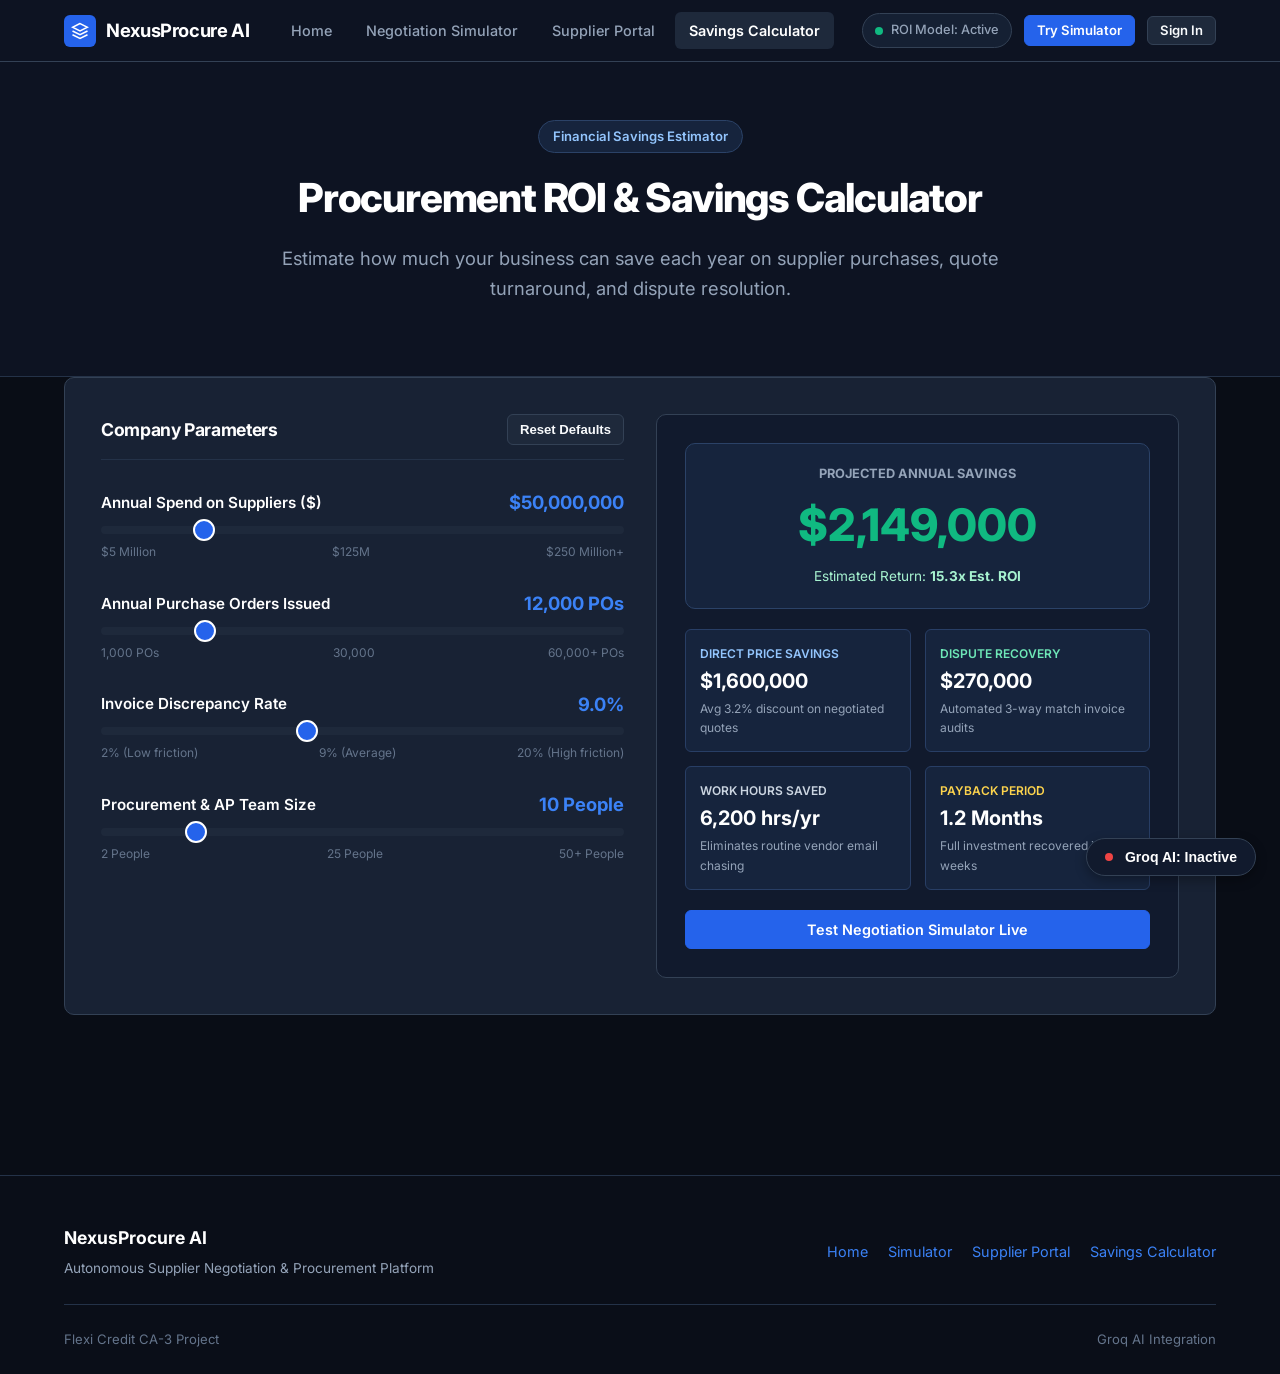
==== commit dd6d6ab2: "feat: simplify UI, remove gradients and emojis, integrate Groq LLM and add JWT authentication" ====
--- a/calculator.html
+++ b/calculator.html
@@ -1,443 +1,279 @@
 <!DOCTYPE html>
 <html lang="en">
 <head>
-  <meta charset="UTF-8">
-  <meta name="viewport" content="width=device-width, initial-scale=1.0">
-  <title>Procurement ROI & Savings Calculator — NexusProcure AI</title>
-  <meta name="description" content="Calculate enterprise direct spend savings, dispute recovery, and operational FTE capacity unlocked by NexusProcure AI autonomous agents.">
-  <link rel="stylesheet" href="styles/main.css">
-  <link rel="icon" type="image/svg+xml" href="data:image/svg+xml,<svg xmlns='http://www.w3.org/2000/svg' viewBox='0 0 24 24' fill='none' stroke='%2300f2fe' stroke-width='2'><polygon points='12 2 2 7 12 12 22 7 12 2'/><polyline points='2 17 12 22 22 17'/><polyline points='2 12 12 17 22 12'/></svg>">
+ <meta charset="UTF-8">
+ <meta name="viewport" content="width=device-width, initial-scale=1.0">
+ <title>Procurement Savings Calculator - NexusProcure AI</title>
+ <meta name="description" content="Calculate estimated procurement savings, labor hours saved, and payback period with NexusProcure AI.">
+ <link rel="stylesheet" href="styles/main.css">
+ <link rel="icon" type="image/svg+xml" href="data:image/svg+xml,<svg xmlns='http://www.w3.org/2000/svg' viewBox='0 0 24 24' fill='none' stroke='%232563eb' stroke-width='2'><polygon points='12 2 2 7 12 12 22 7 12 2'/><polyline points='2 17 12 22 22 17'/><polyline points='2 12 12 17 22 12'/></svg>">
 </head>
 <body>
 
-  <div class="bg-ambient-orb ambient-orb-1"></div>
-  <div class="bg-ambient-orb ambient-orb-3"></div>
-  <div class="bg-grid-overlay"></div>
-
-  <!-- Navigation -->
-  <nav class="site-nav" id="site-nav">
-    <div class="container nav-content">
-      <a href="index.html" class="nav-brand">
-        <div class="brand-icon-wrapper">
-          <svg viewBox="0 0 24 24" fill="none" stroke="currentColor" stroke-width="2">
-            <path d="M12 2L2 7l10 5 10-5-10-5zM2 17l10 5 10-5M2 12l10 5 10-5" />
-          </svg>
-        </div>
-        <span>Nexus<span class="text-gradient">Procure</span> AI</span>
-      </a>
-
-      <ul class="nav-links">
-        <li><a href="index.html" class="nav-link">Home</a></li>
-        <li><a href="simulator.html" class="nav-link">Live Simulator</a></li>
-        <li><a href="capabilities.html" class="nav-link">Capabilities</a></li>
-        <li><a href="portal.html" class="nav-link">Supplier Portal</a></li>
-        <li><a href="calculator.html" class="nav-link active-page">ROI Calculator</a></li>
-        <li><a href="integrations.html" class="nav-link">Integrations</a></li>
-        <li><a href="security.html" class="nav-link">Security & Trust</a></li>
-      </ul>
-
-      <div class="nav-right">
-        <div class="status-pill">
-          <div class="radar-dot"></div>
-          <span>Model: Algorithmic ROI</span>
-        </div>
-        <a href="demo.html" class="btn btn-primary btn-sm">
-          <span>Schedule Demo</span>
-          <svg viewBox="0 0 24 24" fill="none" stroke="currentColor" stroke-width="2">
-            <path d="M5 12h14M12 5l7 7-7 7"/>
-          </svg>
-        </a>
-      </div>
-    </div>
-  </nav>
-
-  <!-- Page Hero -->
-  <header class="page-hero">
-    <div class="container page-hero-inner">
-      <div class="page-badge cyan">
-        <span>📈 Enterprise Financial Impact Model</span>
-      </div>
-      <h1 class="page-hero-title">
-        Procurement ROI & <span class="text-gradient">Working Capital Calculator</span>
-      </h1>
-      <p class="page-hero-subtitle">
-        Quantify the bottom-line financial return of deploying autonomous AI agents across your supplier communications, RFQ bargaining, and invoice discrepancy auditing.
-      </p>
-    </div>
-  </header>
-
-  <!-- Main Calculator Content -->
-  <main class="subpage-section" style="padding-top: 0;">
-    <div class="container">
-      
-      <div class="roi-card-wrapper" style="margin-bottom: 48px;">
-        
-        <!-- Input Form Sliders -->
-        <div class="roi-calculator-form">
-          <div style="display: flex; justify-content: space-between; align-items: center; margin-bottom: 24px;">
-            <h3 style="color: #fff; font-size: 1.25rem;">Enterprise Parameters</h3>
-            <button class="btn btn-secondary btn-sm" id="btn-reset-roi">Reset Defaults</button>
-          </div>
-
-          <!-- Slider 1: Direct Spend -->
-          <div class="slider-group">
-            <div class="slider-header">
-              <span class="slider-label">Annual Direct Spend ($ USD)</span>
-              <span class="slider-value" id="val-spend">$85,000,000</span>
-            </div>
-            <input type="range" class="custom-range" id="input-spend" min="10000000" max="500000000" step="5000000" value="85000000">
-            <div class="slider-hints">
-              <span>$10M (Mid-Market)</span>
-              <span>$250M</span>
-              <span>$500M+ (Global 2000)</span>
-            </div>
-          </div>
-
-          <!-- Slider 2: Annual PO Count -->
-          <div class="slider-group">
-            <div class="slider-header">
-              <span class="slider-label">Annual Purchase Orders Issued</span>
-              <span class="slider-value" id="val-pos">18,500 POs</span>
-            </div>
-            <input type="range" class="custom-range" id="input-pos" min="1000" max="100000" step="1000" value="18500">
-            <div class="slider-hints">
-              <span>1,000</span>
-              <span>50,000</span>
-              <span>100,000+</span>
-            </div>
-          </div>
-
-          <!-- Slider 3: Discrepancy Rate -->
-          <div class="slider-group">
-            <div class="slider-header">
-              <span class="slider-label">Invoice & PO Discrepancy Rate</span>
-              <span class="slider-value" id="val-dispute">11.0%</span>
-            </div>
-            <input type="range" class="custom-range" id="input-dispute" min="2" max="25" step="0.5" value="11">
-            <div class="slider-hints">
-              <span>2% (Low)</span>
-              <span>11% (Industry Avg)</span>
-              <span>25% (High Friction)</span>
-            </div>
-          </div>
-
-          <!-- Slider 4: Procurement Team Size -->
-          <div class="slider-group">
-            <div class="slider-header">
-              <span class="slider-label">Procurement & AP Team Size (FTEs)</span>
-              <span class="slider-value" id="val-fte">16 FTEs</span>
-            </div>
-            <input type="range" class="custom-range" id="input-fte" min="2" max="80" step="1" value="16">
-            <div class="slider-hints">
-              <span>2 FTEs</span>
-              <span>40 FTEs</span>
-              <span>80+ FTEs</span>
-            </div>
-          </div>
-
-          <!-- Slider 5: Average Fully Loaded FTE Cost -->
-          <div class="slider-group">
-            <div class="slider-header">
-              <span class="slider-label">Fully Loaded Cost per FTE ($/Yr)</span>
-              <span class="slider-value" id="val-fte-cost">$110,000</span>
-            </div>
-            <input type="range" class="custom-range" id="input-fte-cost" min="60000" max="200000" step="5000" value="110000">
-            <div class="slider-hints">
-              <span>$60,000</span>
-              <span>$110,000</span>
-              <span>$200,000</span>
-            </div>
-          </div>
-
-        </div>
-
-        <!-- Real-Time Output Summary Display -->
-        <div class="roi-summary-display">
-          <div class="roi-summary-header">
-            <div>
-              <div style="font-size: 0.8rem; text-transform: uppercase; color: var(--text-dim); font-weight: 700;">Projected Annual Financial Impact</div>
-              <div class="roi-highlight-number text-gradient" id="out-total-savings">$3,745,000</div>
-            </div>
-            <span class="badge badge-emerald" id="out-roi-multiplier">14.2x Est. ROI</span>
-          </div>
-
-          <!-- Key Financial Breakdown Grid -->
-          <div style="display: grid; grid-template-columns: 1fr 1fr; gap: 14px; margin-bottom: 24px;">
-            <div style="background: rgba(255, 255, 255, 0.03); padding: 16px; border-radius: var(--radius-md); border: 1px solid var(--border-subtle);">
-              <div style="font-size: 0.75rem; color: var(--text-muted); text-transform: uppercase;">Direct Spend Savings</div>
-              <div style="font-size: 1.3rem; font-weight: 700; color: var(--cyan-400); margin-top: 4px;" id="out-direct-savings">$2,720,000</div>
-              <div style="font-size: 0.72rem; color: var(--text-dim); margin-top: 2px;">Avg 3.2% discount via BATNA engine</div>
-            </div>
-
-            <div style="background: rgba(255, 255, 255, 0.03); padding: 16px; border-radius: var(--radius-md); border: 1px solid var(--border-subtle);">
-              <div style="font-size: 0.75rem; color: var(--text-muted); text-transform: uppercase;">Dispute Leakage Recovered</div>
-              <div style="font-size: 1.3rem; font-weight: 700; color: var(--emerald-400); margin-top: 4px;" id="out-leakage-savings">$498,500</div>
-              <div style="font-size: 0.72rem; color: var(--text-dim); margin-top: 2px;">Automated 3-way match credit memos</div>
-            </div>
-
-            <div style="background: rgba(255, 255, 255, 0.03); padding: 16px; border-radius: var(--radius-md); border: 1px solid var(--border-subtle);">
-              <div style="font-size: 0.75rem; color: var(--text-muted); text-transform: uppercase;">FTE Capacity Reclaimed</div>
-              <div style="font-size: 1.3rem; font-weight: 700; color: var(--purple-400); margin-top: 4px;" id="out-fte-savings">$526,500</div>
-              <div style="font-size: 0.72rem; color: var(--text-dim); margin-top: 2px;" id="out-hours-saved">9,600 labor hrs redirected</div>
-            </div>
-
-            <div style="background: rgba(255, 255, 255, 0.03); padding: 16px; border-radius: var(--radius-md); border: 1px solid var(--border-subtle);">
-              <div style="font-size: 0.75rem; color: var(--text-muted); text-transform: uppercase;">Cycle Time Reduction</div>
-              <div style="font-size: 1.3rem; font-weight: 700; color: var(--amber-400); margin-top: 4px;">-73%</div>
-              <div style="font-size: 0.72rem; color: var(--text-dim); margin-top: 2px;">14.5 days down to 3.1 days</div>
-            </div>
-          </div>
-
-          <!-- Payback Horizon -->
-          <div style="background: rgba(0, 242, 254, 0.05); border: 1px solid rgba(0, 242, 254, 0.2); border-radius: var(--radius-md); padding: 16px; margin-bottom: 24px;">
-            <div style="display: flex; justify-content: space-between; align-items: center; margin-bottom: 6px;">
-              <span style="font-size: 0.85rem; color: #fff; font-weight: 600;">Estimated Payback Period</span>
-              <span style="font-size: 1rem; font-weight: 700; color: var(--cyan-400);" id="out-payback">2.4 Months</span>
-            </div>
-            <div class="cog-progress-bar">
-              <div class="cog-progress-fill" style="width: 88%;"></div>
-            </div>
-            <div style="font-size: 0.75rem; color: var(--text-dim); margin-top: 6px;">
-              Based on standard 60-day enterprise SAP / Coupa integration and immediate direct spend capture.
-            </div>
-          </div>
-
-          <!-- Print / PDF Action Button -->
-          <div style="display: flex; gap: 12px;">
-            <button class="btn btn-primary" style="flex: 1;" id="btn-print-roi">
-              <svg width="18" height="18" viewBox="0 0 24 24" fill="none" stroke="currentColor" stroke-width="2">
-                <polyline points="6 9 6 2 18 2 18 9"></polyline>
-                <path d="M6 18H4a2 2 0 0 1-2-2v-5a2 2 0 0 1 2-2h16a2 2 0 0 1 2 2v5a2 2 0 0 1-2 2h-2"></path>
-                <rect x="6" y="14" width="12" height="8"></rect>
-              </svg>
-              <span>Print / Export Executive PDF</span>
-            </button>
-            <a href="demo.html" class="btn btn-secondary">
-              <span>Book Review</span>
-            </a>
-          </div>
-
-        </div>
-
-      </div>
-
-      <!-- Comparative Analysis Table -->
-      <div class="data-table-card">
-        <div style="padding: 24px; border-bottom: 1px solid var(--border-subtle);">
-          <h3 style="font-size: 1.25rem; color: #fff; margin-bottom: 6px;">Side-by-Side Operational Comparison</h3>
-          <p style="font-size: 0.85rem; color: var(--text-muted); margin: 0;">How NexusProcure AI benchmarks against traditional manual buyer and AP workflows.</p>
-        </div>
-
-        <div class="table-responsive">
-          <table class="data-table">
-            <thead>
-              <tr>
-                <th>Procurement Metric</th>
-                <th>Traditional Manual Workflow</th>
-                <th>NexusProcure Autonomous AI</th>
-                <th>Operational Impact</th>
-              </tr>
-            </thead>
-            <tbody>
-              <tr>
-                <td><strong>RFQ Cycle Turnaround</strong></td>
-                <td>12 to 18 business days of manual emails</td>
-                <td><span class="badge badge-emerald">1.4 hours average</span></td>
-                <td>92% reduction in buyer administrative drag</td>
-              </tr>
-              <tr>
-                <td><strong>BATNA Market Spot Indexing</strong></td>
-                <td>Sporadic / Ad-hoc Excel spreadsheets</td>
-                <td><span class="badge badge-cyan">Real-time dynamic game-theoretic solver</span></td>
-                <td>Guaranteed optimal price concession curve</td>
-              </tr>
-              <tr>
-                <td><strong>3-Way Match Invoice Audit</strong></td>
-                <td>Manual AP review; disputes take 2-4 weeks</td>
-                <td><span class="badge badge-emerald">Instant OCR & line-item reconciliation</span></td>
-                <td>Zero cash leakage, automated debit memos</td>
-              </tr>
-              <tr>
-                <td><strong>Global Language & Time Zones</strong></td>
-                <td>Single shift, English only; timezone lag</td>
-                <td><span class="badge badge-purple">40+ native languages, 24/7/365 active</span></td>
-                <td>Zero overnight delays with Asian/EU suppliers</td>
-              </tr>
-              <tr>
-                <td><strong>ERP System Writeback</strong></td>
-                <td>Manual re-keying into SAP/Coupa; high error rate</td>
-                <td><span class="badge badge-cyan">Sub-second bi-directional BAPI/OData sync</span></td>
-                <td>Audit-grade logging, SOC2 Type II compliance</td>
-              </tr>
-            </tbody>
-          </table>
-        </div>
-      </div>
-
-    </div>
-  </main>
-
-  <!-- Footer -->
-  <footer class="site-footer">
-    <div class="container">
-      <div class="footer-grid">
-        <div class="footer-brand">
-          <a href="index.html" class="nav-brand">
-            <div class="brand-icon-wrapper">
-              <svg viewBox="0 0 24 24" fill="none" stroke="currentColor" stroke-width="2">
-                <path d="M12 2L2 7l10 5 10-5-10-5zM2 17l10 5 10-5M2 12l10 5 10-5" />
-              </svg>
-            </div>
-            <span>Nexus<span class="text-gradient">Procure</span> AI</span>
-          </a>
-          <p>Autonomous intelligence platform for enterprise supplier communications, algorithmic negotiation, and continuous supply risk mitigation.</p>
-        </div>
-
-        <div class="footer-col">
-          <h5>Platform</h5>
-          <ul class="footer-links">
-            <li><a href="simulator.html">Agent Simulator</a></li>
-            <li><a href="capabilities.html">Architecture & Capabilities</a></li>
-            <li><a href="portal.html">Supplier Experience Portal</a></li>
-            <li><a href="calculator.html">ROI & Savings Calculator</a></li>
-          </ul>
-        </div>
-
-        <div class="footer-col">
-          <h5>Integrations</h5>
-          <ul class="footer-links">
-            <li><a href="integrations.html#sap">SAP S/4HANA</a></li>
-            <li><a href="integrations.html#coupa">Coupa Procurement</a></li>
-            <li><a href="integrations.html#oracle">Oracle Cloud SCM</a></li>
-            <li><a href="integrations.html#edi">ANSI X12 EDI Gateway</a></li>
-            <li><a href="integrations.html#whatsapp">WhatsApp Enterprise</a></li>
-          </ul>
-        </div>
-
-        <div class="footer-col">
-          <h5>Security & Trust</h5>
-          <ul class="footer-links">
-            <li><a href="security.html#soc2">SOC 2 Type II Report</a></li>
-            <li><a href="security.html#iso27001">ISO 27001 Certified</a></li>
-            <li><a href="security.html#gdpr">GDPR Data Privacy</a></li>
-            <li><a href="security.html#audit-logs">Audit-Grade Logging</a></li>
-            <li><a href="security.html#guardrails">Responsible AI Guardrails</a></li>
-          </ul>
-        </div>
-      </div>
-
-      <div class="footer-bottom">
-        <div>© 2026 NexusProcure AI Inc. All rights reserved. Built for autonomous enterprise procurement.</div>
-        <div class="security-cert-badges">
-          <span class="cert-badge">SOC2 TYPE II</span>
-          <span class="cert-badge">ISO 27001</span>
-          <span class="cert-badge">GDPR COMPLIANT</span>
-          <span class="cert-badge">SAP CERTIFIED</span>
-        </div>
-      </div>
-    </div>
-  </footer>
-
-  <script>
-    document.addEventListener('DOMContentLoaded', () => {
-      const inputSpend = document.getElementById('input-spend');
-      const inputPos = document.getElementById('input-pos');
-      const inputDispute = document.getElementById('input-dispute');
-      const inputFte = document.getElementById('input-fte');
-      const inputFteCost = document.getElementById('input-fte-cost');
-      const btnReset = document.getElementById('btn-reset-roi');
-      const btnPrint = document.getElementById('btn-print-roi');
-
-      const valSpend = document.getElementById('val-spend');
-      const valPos = document.getElementById('val-pos');
-      const valDispute = document.getElementById('val-dispute');
-      const valFte = document.getElementById('val-fte');
-      const valFteCost = document.getElementById('val-fte-cost');
-
-      const outTotal = document.getElementById('out-total-savings');
-      const outDirect = document.getElementById('out-direct-savings');
-      const outLeakage = document.getElementById('out-leakage-savings');
-      const outFte = document.getElementById('out-fte-savings');
-      const outHours = document.getElementById('out-hours-saved');
-      const outPayback = document.getElementById('out-payback');
-      const outRoiMultiplier = document.getElementById('out-roi-multiplier');
-
-      function formatCurrency(val) {
-        return '$' + Math.round(val).toLocaleString('en-US');
-      }
-
-      function recalculate() {
-        const spend = parseFloat(inputSpend.value);
-        const pos = parseFloat(inputPos.value);
-        const disputeRate = parseFloat(inputDispute.value) / 100;
-        const fte = parseFloat(inputFte.value);
-        const fteCost = parseFloat(inputFteCost.value);
-
-        // Update labels
-        valSpend.textContent = formatCurrency(spend);
-        valPos.textContent = Math.round(pos).toLocaleString('en-US') + ' POs';
-        valDispute.textContent = (disputeRate * 100).toFixed(1) + '%';
-        valFte.textContent = fte + ' FTEs';
-        valFteCost.textContent = formatCurrency(fteCost);
-
-        // Calculations
-        // 1. Direct spend savings: 3.2% of spend
-        const directSavings = spend * 0.032;
-        
-        // 2. Dispute leakage recovered: 35% of disputed PO value recovered (assume avg PO value = spend / pos)
-        const avgPoValue = spend / pos;
-        const disputedPoCount = pos * disputeRate;
-        const leakageSavings = disputedPoCount * (avgPoValue * 0.08) * 0.45; // average overbilling recovered
-
-        // 3. FTE Operational Capacity: 30% of FTE time reclaimed
-        const fteSavings = fte * fteCost * 0.30;
-        const hoursSaved = Math.round(fte * 1920 * 0.30);
-
-        // Total
-        const total = directSavings + leakageSavings + fteSavings;
-
-        // Estimated cost of NexusProcure based on spend tier: ~$180k - $350k
-        const estimatedPlatformCost = 150000 + (spend * 0.0008);
-        const multiplier = (total / estimatedPlatformCost).toFixed(1);
-        const paybackMonths = ((estimatedPlatformCost / total) * 12).toFixed(1);
-
-        // Update UI
-        outTotal.textContent = formatCurrency(total);
-        outDirect.textContent = formatCurrency(directSavings);
-        outLeakage.textContent = formatCurrency(leakageSavings);
-        outFte.textContent = formatCurrency(fteSavings);
-        outHours.textContent = hoursSaved.toLocaleString('en-US') + ' labor hrs redirected';
-        outPayback.textContent = paybackMonths + ' Months';
-        outRoiMultiplier.textContent = multiplier + 'x Est. ROI';
-      }
-
-      [inputSpend, inputPos, inputDispute, inputFte, inputFteCost].forEach(el => {
-        el.addEventListener('input', recalculate);
-      });
-
-      if (btnReset) {
-        btnReset.addEventListener('click', () => {
-          inputSpend.value = 85000000;
-          inputPos.value = 18500;
-          inputDispute.value = 11;
-          inputFte.value = 16;
-          inputFteCost.value = 110000;
-          recalculate();
-        });
-      }
-
-      if (btnPrint) {
-        btnPrint.addEventListener('click', () => {
-          window.print();
-        });
-      }
-
-      recalculate();
-    });
-  </script>
-
-  <!-- Gemini AI Integration -->
-  <script src="js/gemini-service.js"></script>
-  <script src="js/gemini-ui.js"></script>
+ <!-- Navigation -->
+ <nav class="site-nav" id="site-nav">
+ <div class="container nav-content">
+ <a href="index.html" class="nav-brand">
+ <div class="brand-icon-wrapper">
+ <svg viewBox="0 0 24 24" fill="none" stroke="currentColor" stroke-width="2">
+ <path d="M12 2L2 7l10 5 10-5-10-5zM2 17l10 5 10-5M2 12l10 5 10-5" />
+ </svg>
+ </div>
+ <span>NexusProcure AI</span>
+ </a>
+
+ <ul class="nav-links">
+ <li><a href="index.html" class="nav-link">Home</a></li>
+ <li><a href="simulator.html" class="nav-link">Negotiation Simulator</a></li>
+ <li><a href="portal.html" class="nav-link">Supplier Portal</a></li>
+ <li><a href="calculator.html" class="nav-link active-page">Savings Calculator</a></li>
+ </ul>
+
+ <div class="nav-right">
+ <div class="status-pill">
+ <span class="radar-dot"></span>
+ <span>ROI Model: Active</span>
+ </div>
+ <a href="simulator.html" class="btn btn-primary btn-sm">
+ <span>Try Simulator</span>
+ </a>
+ </div>
+ </div>
+ </nav>
+
+ <!-- Page Hero -->
+ <header class="page-hero">
+ <div class="container page-hero-inner">
+ <div class="page-badge">
+ <span>Financial Savings Estimator</span>
+ </div>
+ <h1 class="page-hero-title">
+ Procurement ROI & Savings Calculator
+ </h1>
+ <p class="page-hero-subtitle">
+ Estimate how much your business can save each year on supplier purchases, quote turnaround, and dispute resolution.
+ </p>
+ </div>
+ </header>
+
+ <!-- Main Calculator -->
+ <main class="subpage-section" style="padding-top: 0;">
+ <div class="container">
+ 
+ <div class="roi-card-wrapper">
+ 
+ <!-- Left Column: Sliders -->
+ <div class="roi-calculator-form">
+ <div style="display: flex; justify-content: space-between; align-items: center; border-bottom: 1px solid var(--border-subtle); padding-bottom: 14px;">
+ <h3 style="font-size: 1.1rem; color: #fff; margin: 0;">Company Parameters</h3>
+ <button class="btn btn-secondary btn-sm" id="btn-reset-roi">Reset Defaults</button>
+ </div>
+
+ <!-- Slider 1: Annual Spend -->
+ <div class="slider-group">
+ <div class="slider-header">
+ <span class="slider-label">Annual Spend on Suppliers ($)</span>
+ <span class="slider-value" id="val-spend">$50,000,000</span>
+ </div>
+ <input type="range" class="custom-range" id="input-spend" min="5000000" max="250000000" step="2500000" value="50000000">
+ <div class="slider-hints">
+ <span>$5 Million</span>
+ <span>$125M</span>
+ <span>$250 Million+</span>
+ </div>
+ </div>
+
+ <!-- Slider 2: Annual PO Count -->
+ <div class="slider-group">
+ <div class="slider-header">
+ <span class="slider-label">Annual Purchase Orders Issued</span>
+ <span class="slider-value" id="val-pos">12,000 POs</span>
+ </div>
+ <input type="range" class="custom-range" id="input-pos" min="1000" max="60000" step="1000" value="12000">
+ <div class="slider-hints">
+ <span>1,000 POs</span>
+ <span>30,000</span>
+ <span>60,000+ POs</span>
+ </div>
+ </div>
+
+ <!-- Slider 3: Dispute Rate -->
+ <div class="slider-group">
+ <div class="slider-header">
+ <span class="slider-label">Invoice Discrepancy Rate</span>
+ <span class="slider-value" id="val-dispute">9.0%</span>
+ </div>
+ <input type="range" class="custom-range" id="input-dispute" min="2" max="20" step="0.5" value="9">
+ <div class="slider-hints">
+ <span>2% (Low friction)</span>
+ <span>9% (Average)</span>
+ <span>20% (High friction)</span>
+ </div>
+ </div>
+
+ <!-- Slider 4: Team Size -->
+ <div class="slider-group">
+ <div class="slider-header">
+ <span class="slider-label">Procurement & AP Team Size</span>
+ <span class="slider-value" id="val-fte">10 People</span>
+ </div>
+ <input type="range" class="custom-range" id="input-fte" min="2" max="50" step="1" value="10">
+ <div class="slider-hints">
+ <span>2 People</span>
+ <span>25 People</span>
+ <span>50+ People</span>
+ </div>
+ </div>
+ </div>
+
+ <!-- Right Column: Results Display -->
+ <div class="roi-results-card">
+ <div>
+ <div class="roi-stat-highlight">
+ <div style="font-size: 0.8rem; font-weight: 700; color: #94a3b8; text-transform: uppercase;">
+ Projected Annual Savings
+ </div>
+ <div class="roi-stat-value" id="out-total-savings">
+ $2,140,000
+ </div>
+ <div style="font-size: 0.85rem; color: #a7f3d0; margin-top: 4px;">
+ Estimated Return: <strong id="out-roi-multiplier">11.8x ROI</strong>
+ </div>
+ </div>
+
+ <!-- Breakdown -->
+ <div style="display: grid; grid-template-columns: 1fr 1fr; gap: 14px; margin-bottom: 20px;">
+ <div style="background: #16243d; padding: 14px; border-radius: var(--radius-sm); border: 1px solid #283e65;">
+ <div style="font-size: 0.75rem; color: #93c5fd; text-transform: uppercase; font-weight: 600;">Direct Price Savings</div>
+ <div style="font-size: 1.25rem; font-weight: 700; color: #fff; margin-top: 2px;" id="out-direct-savings">$1,600,000</div>
+ <div style="font-size: 0.75rem; color: #94a3b8; margin-top: 2px;">Avg 3.2% discount on negotiated quotes</div>
+ </div>
+
+ <div style="background: #16243d; padding: 14px; border-radius: var(--radius-sm); border: 1px solid #283e65;">
+ <div style="font-size: 0.75rem; color: #6ee7b7; text-transform: uppercase; font-weight: 600;">Dispute Recovery</div>
+ <div style="font-size: 1.25rem; font-weight: 700; color: #fff; margin-top: 2px;" id="out-leakage-savings">$270,000</div>
+ <div style="font-size: 0.75rem; color: #94a3b8; margin-top: 2px;">Automated 3-way match invoice audits</div>
+ </div>
+
+ <div style="background: #16243d; padding: 14px; border-radius: var(--radius-sm); border: 1px solid #283e65;">
+ <div style="font-size: 0.75rem; color: #cbd5e1; text-transform: uppercase; font-weight: 600;">Work Hours Saved</div>
+ <div style="font-size: 1.25rem; font-weight: 700; color: #fff; margin-top: 2px;" id="out-hours-saved">6,200 hrs/yr</div>
+ <div style="font-size: 0.75rem; color: #94a3b8; margin-top: 2px;">Eliminates routine vendor email chasing</div>
+ </div>
+
+ <div style="background: #16243d; padding: 14px; border-radius: var(--radius-sm); border: 1px solid #283e65;">
+ <div style="font-size: 0.75rem; color: #fcd34d; text-transform: uppercase; font-weight: 600;">Payback Period</div>
+ <div style="font-size: 1.25rem; font-weight: 700; color: #fff; margin-top: 2px;" id="out-payback">2.6 Months</div>
+ <div style="font-size: 0.75rem; color: #94a3b8; margin-top: 2px;">Full investment recovered in ~10 weeks</div>
+ </div>
+ </div>
+ </div>
+
+ <div>
+ <a href="simulator.html" class="btn btn-primary" style="width: 100%; text-align: center;">
+ <span>Test Negotiation Simulator Live</span>
+ </a>
+ </div>
+ </div>
+
+ </div>
+
+ </div>
+ </main>
+
+ <!-- Footer -->
+ <footer class="site-footer">
+ <div class="container">
+ <div class="footer-content">
+ <div>
+ <div style="font-weight: 700; color: #fff; font-size: 1.1rem; margin-bottom: 6px;">NexusProcure AI</div>
+ <p style="font-size: 0.85rem; margin: 0;">Autonomous Supplier Negotiation & Procurement Platform</p>
+ </div>
+ <div style="display: flex; gap: 20px; font-size: 0.9rem;">
+ <a href="index.html">Home</a>
+ <a href="simulator.html">Simulator</a>
+ <a href="portal.html">Supplier Portal</a>
+ <a href="calculator.html">Savings Calculator</a>
+ </div>
+ </div>
+ <div class="footer-bottom">
+ <div>Flexi Credit CA-3 Project</div>
+ <div>Groq AI Integration</div>
+ </div>
+ </div>
+ </footer>
+
+ <!-- Scripts -->
+ <script src="js/auth.js"></script>
+ <script src="js/gemini-service.js"></script>
+ <script src="js/gemini-ui.js"></script>
+ <script>
+ document.addEventListener('DOMContentLoaded', () => {
+ const inSpend = document.getElementById('input-spend');
+ const inPos = document.getElementById('input-pos');
+ const inDispute = document.getElementById('input-dispute');
+ const inFte = document.getElementById('input-fte');
+
+ const valSpend = document.getElementById('val-spend');
+ const valPos = document.getElementById('val-pos');
+ const valDispute = document.getElementById('val-dispute');
+ const valFte = document.getElementById('val-fte');
+
+ const outTotal = document.getElementById('out-total-savings');
+ const outDirect = document.getElementById('out-direct-savings');
+ const outLeakage = document.getElementById('out-leakage-savings');
+ const outHours = document.getElementById('out-hours-saved');
+ const outRoi = document.getElementById('out-roi-multiplier');
+ const outPayback = document.getElementById('out-payback');
+
+ function formatMoney(num) {
+ return '$' + Math.round(num).toLocaleString();
+ }
+
+ function updateCalc() {
+ const spend = parseFloat(inSpend.value);
+ const pos = parseFloat(inPos.value);
+ const dispute = parseFloat(inDispute.value);
+ const fte = parseFloat(inFte.value);
+
+ valSpend.textContent = formatMoney(spend);
+ valPos.textContent = pos.toLocaleString() + ' POs';
+ valDispute.textContent = dispute.toFixed(1) + '%';
+ valFte.textContent = fte + ' People';
+
+ // Calculation Model
+ const directSavings = spend * 0.032; // 3.2% avg price cut
+ const leakageSavings = (pos * (dispute / 100)) * 250; // $250 avg recovery per dispute
+ const hoursSaved = fte * 620; // 620 hrs saved per team member
+ const laborSavings = hoursSaved * 45; // $45/hr fully loaded
+ const totalSavings = directSavings + leakageSavings + laborSavings;
+
+ const platformCost = 90000 + (spend * 0.001);
+ const roiMult = (totalSavings / platformCost).toFixed(1);
+ const paybackMonths = Math.max(1.2, (platformCost / (totalSavings / 12))).toFixed(1);
+
+ outDirect.textContent = formatMoney(directSavings);
+ outLeakage.textContent = formatMoney(leakageSavings);
+ outHours.textContent = Math.round(hoursSaved).toLocaleString() + ' hrs/yr';
+ outTotal.textContent = formatMoney(totalSavings);
+ outRoi.textContent = `${roiMult}x Est. ROI`;
+ outPayback.textContent = `${paybackMonths} Months`;
+ }
+
+ [inSpend, inPos, inDispute, inFte].forEach(input => {
+ input.addEventListener('input', updateCalc);
+ });
+
+ document.getElementById('btn-reset-roi').addEventListener('click', () => {
+ inSpend.value = 50000000;
+ inPos.value = 12000;
+ inDispute.value = 9;
+ inFte.value = 10;
+ updateCalc();
+ });
+
+ updateCalc();
+ });
+ </script>
 </body>
 </html>
--- a/styles/main.css
+++ b/styles/main.css
@@ -1,80 +1,62 @@
 /* ==========================================================================
-   NexusProcure AI - Master Design System & Stylesheet
-   Aesthetic: Enterprise Dark Obsidian, Holographic Cyber Cyan & Electric Violet
-   ========================================================================== */
-
-@import url('https://fonts.googleapis.com/css2?family=JetBrains+Mono:wght@400;500;600&family=Plus+Jakarta+Sans:wght@300;400;500;600;700;800&family=Space+Grotesk:wght@500;600;700&display=swap');
+   NexusProcure AI - Clean Enterprise Design System (Gradient-Free)
+   Aesthetic: Clean, Solid Enterprise SaaS (Linear / Stripe / Vercel inspired)
+   High legibility, zero gradients, solid crisp contrast, simplified interface.
+   ========================================================================== */
+
+@import url('https://fonts.googleapis.com/css2?family=Inter:wght@400;500;600;700;800&family=JetBrains+Mono:wght@400;500;600&display=swap');
 
 :root {
-  /* Color Palette */
-  --bg-darkest: #050811;
-  --bg-base: #090d1a;
-  --bg-surface: #0f172a;
-  --bg-card: rgba(17, 24, 39, 0.75);
-  --bg-card-hover: rgba(26, 36, 56, 0.85);
-  --bg-glass: rgba(15, 23, 42, 0.65);
-  --bg-elevated: #162035;
-
-  /* Borders & Dividers */
-  --border-subtle: rgba(255, 255, 255, 0.08);
-  --border-focus: rgba(0, 242, 254, 0.4);
-  --border-glass: rgba(255, 255, 255, 0.12);
-  --border-accent-glow: rgba(139, 92, 246, 0.35);
-
-  /* Primary Brand Accents */
-  --cyan-400: #22d3ee;
-  --cyan-500: #06b6d4;
-  --cyan-glow: #00f2fe;
-  
-  --purple-400: #a78bfa;
-  --purple-500: #8b5cf6;
-  --purple-600: #7c3aed;
-  
-  --emerald-400: #34d399;
-  --emerald-500: #10b981;
-  --emerald-glow: rgba(16, 185, 129, 0.3);
-
-  --amber-400: #fbbf24;
-  --amber-500: #f59e0b;
-
-  --rose-400: #fb7185;
-  --rose-500: #f43f5e;
+  /* Solid Color Palette (No Gradients) */
+  --bg-darkest: #090d16;
+  --bg-base: #0f172a;
+  --bg-surface: #1e293b;
+  --bg-card: #182234;
+  --bg-card-hover: #1f2c42;
+  --bg-elevated: #243248;
+
+  /* Solid Borders */
+  --border-subtle: #243248;
+  --border-card: #334155;
+  --border-focus: #3b82f6;
+
+  /* Brand Accents (Solid Colors) */
+  --primary: #2563eb;
+  --primary-hover: #1d4ed8;
+  --primary-light: #3b82f6;
+  --primary-subtle: #1e3a8a;
+
+  --emerald: #10b981;
+  --emerald-subtle: #064e3b;
+  --emerald-light: #34d399;
+
+  --amber: #f59e0b;
+  --rose: #ef4444;
+  --slate: #64748b;
 
   /* Typography Colors */
   --text-main: #f8fafc;
   --text-muted: #94a3b8;
   --text-dim: #64748b;
-  --text-inverse: #030712;
-
-  /* Gradients */
-  --grad-brand: linear-gradient(135deg, #00f2fe 0%, #8b5cf6 50%, #ec4899 100%);
-  --grad-cyan-purple: linear-gradient(135deg, #06b6d4 0%, #8b5cf6 100%);
-  --grad-surface: linear-gradient(180deg, rgba(30, 41, 59, 0.5) 0%, rgba(15, 23, 42, 0.8) 100%);
-  --grad-glow-conic: conic-gradient(from 180deg at 50% 50%, #06b6d4 0deg, #8b5cf6 120deg, #10b981 240deg, #06b6d4 360deg);
+  --text-inverse: #0f172a;
 
   /* Fonts */
-  --font-sans: 'Plus Jakarta Sans', -apple-system, BlinkMacSystemFont, sans-serif;
-  --font-display: 'Space Grotesk', sans-serif;
+  --font-sans: 'Inter', -apple-system, BlinkMacSystemFont, 'Segoe UI', Roboto, sans-serif;
   --font-mono: 'JetBrains Mono', monospace;
 
-  /* Spacings & Radius */
-  --radius-sm: 8px;
-  --radius-md: 14px;
-  --radius-lg: 20px;
-  --radius-xl: 28px;
+  /* Border Radius */
+  --radius-sm: 6px;
+  --radius-md: 10px;
+  --radius-lg: 14px;
   --radius-full: 9999px;
 
-  /* Shadows */
-  --shadow-sm: 0 2px 8px rgba(0, 0, 0, 0.4);
-  --shadow-md: 0 10px 25px -5px rgba(0, 0, 0, 0.5);
-  --shadow-lg: 0 20px 40px -10px rgba(0, 0, 0, 0.6);
-  --shadow-glow-cyan: 0 0 35px -5px rgba(0, 242, 254, 0.25);
-  --shadow-glow-purple: 0 0 40px -5px rgba(139, 92, 246, 0.3);
+  /* Solid Crisp Shadows (No Neon Glows) */
+  --shadow-sm: 0 1px 2px rgba(0, 0, 0, 0.2);
+  --shadow-md: 0 4px 12px rgba(0, 0, 0, 0.3);
+  --shadow-lg: 0 10px 24px rgba(0, 0, 0, 0.4);
 
   /* Transitions */
-  --transition-fast: 0.18s cubic-bezier(0.16, 1, 0.3, 1);
-  --transition-smooth: 0.3s cubic-bezier(0.16, 1, 0.3, 1);
-  --transition-bounce: 0.45s cubic-bezier(0.34, 1.56, 0.64, 1);
+  --transition: 0.15s ease-in-out;
 }
 
 /* ==========================================================================
@@ -100,173 +82,73 @@
 body {
   overflow-x: hidden;
   position: relative;
-  background: radial-gradient(circle at 50% 0%, #151d38 0%, #090d1a 45%, #050811 100%);
+  background-color: var(--bg-darkest);
+  color: var(--text-main);
   min-height: 100vh;
   line-height: 1.6;
 }
 
-/* Ambient glow orbs in background */
-.bg-ambient-orb {
-  position: absolute;
-  pointer-events: none;
-  border-radius: 50%;
-  filter: blur(120px);
-  z-index: 0;
-  opacity: 0.45;
-}
-
-.ambient-orb-1 {
-  width: 600px;
-  height: 600px;
-  top: -150px;
-  left: 15%;
-  background: radial-gradient(circle, rgba(0, 242, 254, 0.25) 0%, rgba(139, 92, 246, 0.15) 60%, transparent 80%);
-}
-
-.ambient-orb-2 {
-  width: 700px;
-  height: 700px;
-  top: 900px;
-  right: -100px;
-  background: radial-gradient(circle, rgba(139, 92, 246, 0.2) 0%, rgba(16, 185, 129, 0.1) 60%, transparent 80%);
-}
-
-.ambient-orb-3 {
-  width: 500px;
-  height: 500px;
-  top: 2400px;
-  left: -150px;
-  background: radial-gradient(circle, rgba(6, 182, 212, 0.2) 0%, rgba(99, 102, 241, 0.1) 60%, transparent 80%);
-}
-
-/* Subtle background grid */
+/* Disable all ambient neon orbs */
+.bg-ambient-orb,
+.ambient-orb-1,
+.ambient-orb-2,
+.ambient-orb-3,
 .bg-grid-overlay {
-  position: fixed;
-  inset: 0;
-  background-image: 
-    linear-gradient(to right, rgba(255, 255, 255, 0.03) 1px, transparent 1px),
-    linear-gradient(to bottom, rgba(255, 255, 255, 0.03) 1px, transparent 1px);
-  background-size: 48px 48px;
-  mask-image: radial-gradient(ellipse 70% 60% at 50% 30%, #000 30%, transparent 85%);
-  pointer-events: none;
-  z-index: 0;
-}
-
-/* Typography Utilities */
-h1, h2, h3, h4, .font-display {
-  font-family: var(--font-display);
+  display: none !important;
+}
+
+/* Typography Utilities - Solid, Crisp, High Contrast */
+h1, h2, h3, h4, h5, h6 {
+  font-family: var(--font-sans);
   font-weight: 700;
-  line-height: 1.15;
-  letter-spacing: -0.025em;
+  line-height: 1.25;
   color: var(--text-main);
-}
-
-.font-mono {
-  font-family: var(--font-mono);
-}
-
-.text-gradient {
-  background: var(--grad-brand);
-  -webkit-background-clip: text;
-  -webkit-text-fill-color: transparent;
-  display: inline-block;
-}
-
-.text-gradient-cyan {
-  background: linear-gradient(135deg, #a5f3fc 0%, #00f2fe 100%);
-  -webkit-background-clip: text;
-  -webkit-text-fill-color: transparent;
-}
-
-.text-gradient-purple {
-  background: linear-gradient(135deg, #e9d5ff 0%, #a855f7 100%);
-  -webkit-background-clip: text;
-  -webkit-text-fill-color: transparent;
-}
-
+  letter-spacing: -0.02em;
+}
+
+p {
+  color: var(--text-muted);
+  line-height: 1.6;
+}
+
+a {
+  color: var(--primary-light);
+  text-decoration: none;
+  transition: color var(--transition);
+}
+
+a:hover {
+  color: #60a5fa;
+}
+
+/* Zero Gradients - Solid Text Replacements */
+.text-gradient,
+.text-gradient-cyan,
+.text-gradient-purple,
 .text-gradient-emerald {
-  background: linear-gradient(135deg, #a7f3d0 0%, #10b981 100%);
-  -webkit-background-clip: text;
-  -webkit-text-fill-color: transparent;
-}
-
-/* Common Container */
+  background: none !important;
+  -webkit-background-clip: unset !important;
+  -webkit-text-fill-color: unset !important;
+  color: var(--primary-light) !important;
+  display: inline;
+}
+
+.text-white { color: #ffffff !important; }
+.text-emerald { color: var(--emerald-light) !important; }
+.text-amber { color: var(--amber) !important; }
+.text-blue { color: var(--primary-light) !important; }
+
+/* Container */
 .container {
-  max-width: 1280px;
+  max-width: 1200px;
   margin: 0 auto;
   padding: 0 24px;
   position: relative;
   z-index: 1;
 }
 
-.section-spacing {
-  padding: 100px 0;
-}
-
-/* Section Header */
-.section-header {
-  text-align: center;
-  max-width: 760px;
-  margin: 0 auto 64px;
-}
-
-.section-tag {
-  display: inline-flex;
-  align-items: center;
-  gap: 8px;
-  font-size: 0.82rem;
-  font-weight: 600;
-  text-transform: uppercase;
-  letter-spacing: 0.08em;
-  padding: 6px 14px;
-  border-radius: var(--radius-full);
-  background: rgba(6, 182, 212, 0.1);
-  border: 1px solid rgba(6, 182, 212, 0.25);
-  color: var(--cyan-400);
-  margin-bottom: 16px;
-}
-
-.section-tag.purple {
-  background: rgba(139, 92, 246, 0.1);
-  border-color: rgba(139, 92, 246, 0.25);
-  color: var(--purple-400);
-}
-
-.section-tag.emerald {
-  background: rgba(16, 185, 129, 0.1);
-  border-color: rgba(16, 185, 129, 0.25);
-  color: var(--emerald-400);
-}
-
-.section-title {
-  font-size: clamp(2rem, 3.5vw, 2.75rem);
-  margin-bottom: 18px;
-}
-
-.section-subtitle {
-  font-size: 1.125rem;
-  color: var(--text-muted);
-  line-height: 1.6;
-}
-
-/* Sleek custom scrollbars */
-::-webkit-scrollbar {
-  width: 6px;
-  height: 6px;
-}
-::-webkit-scrollbar-track {
-  background: rgba(5, 8, 17, 0.6);
-}
-::-webkit-scrollbar-thumb {
-  background: rgba(0, 242, 254, 0.25);
-  border-radius: 9999px;
-}
-::-webkit-scrollbar-thumb:hover {
-  background: rgba(0, 242, 254, 0.5);
-}
-
-/* ==========================================================================
-   Header & Navigation
+/* ==========================================================================
+   Navigation Bar (Simplified & Solid)
    ========================================================================== */
 
 .site-nav {
@@ -275,2888 +157,949 @@
   left: 0;
   width: 100%;
   z-index: 1000;
-  background: rgba(9, 13, 26, 0.9);
-  backdrop-filter: blur(20px);
-  -webkit-backdrop-filter: blur(20px);
-  border-bottom: 1px solid var(--border-subtle);
-  padding: 10px 0;
-  transition: all var(--transition-smooth);
+  background: #0d1322;
+  border-bottom: 1px solid var(--border-card);
+  padding: 12px 0;
 }
 
 .nav-content {
   display: flex;
   align-items: center;
   justify-content: space-between;
-  gap: 16px;
-  width: 100%;
+  gap: 20px;
 }
 
 .nav-brand {
   display: flex;
   align-items: center;
   gap: 10px;
+  color: #ffffff;
+  font-weight: 700;
+  font-size: 1.15rem;
+  letter-spacing: -0.02em;
   text-decoration: none;
-  color: var(--text-main);
-  font-family: var(--font-display);
-  font-weight: 700;
-  font-size: 1.25rem;
-  letter-spacing: -0.02em;
-  white-space: nowrap;
+}
+
+.brand-icon-wrapper {
+  width: 32px;
+  height: 32px;
+  border-radius: var(--radius-sm);
+  background: var(--primary);
+  display: flex;
+  align-items: center;
+  justify-content: center;
+  color: #ffffff;
   flex-shrink: 0;
 }
 
-.brand-icon-wrapper {
-  width: 36px;
-  height: 36px;
-  border-radius: var(--radius-md);
-  background: linear-gradient(135deg, rgba(6, 182, 212, 0.2), rgba(139, 92, 246, 0.3));
-  border: 1px solid rgba(0, 242, 254, 0.35);
-  display: flex;
-  align-items: center;
-  justify-content: center;
-  box-shadow: 0 0 15px rgba(0, 242, 254, 0.25);
-  position: relative;
-  overflow: hidden;
-  flex-shrink: 0;
-}
-
-.brand-icon-wrapper::after {
-  content: '';
-  position: absolute;
-  inset: 0;
-  background: linear-gradient(90deg, transparent, rgba(255, 255, 255, 0.2), transparent);
-  transform: translateX(-100%);
-  animation: shine 4s infinite;
-}
-
 .brand-icon-wrapper svg {
-  width: 20px;
-  height: 20px;
-  color: var(--cyan-400);
+  width: 18px;
+  height: 18px;
+  stroke: #ffffff;
 }
 
 .nav-links {
   display: flex;
   align-items: center;
   list-style: none;
-  gap: 4px;
-  flex-wrap: nowrap;
+  gap: 6px;
   margin: 0;
   padding: 0;
 }
 
 .nav-link {
-  text-decoration: none;
   color: var(--text-muted);
-  font-size: 0.84rem;
+  font-size: 0.9rem;
   font-weight: 500;
+  padding: 7px 14px;
+  border-radius: var(--radius-sm);
+  transition: all var(--transition);
+  display: inline-flex;
+  align-items: center;
+  gap: 6px;
+}
+
+.nav-link:hover {
+  color: #ffffff;
+  background: var(--bg-surface);
+}
+
+.nav-link.active-page {
+  color: #ffffff;
+  background: var(--bg-surface);
+  font-weight: 600;
+}
+
+.nav-badge-live {
+  background: var(--emerald-subtle);
+  color: var(--emerald-light);
+  font-size: 0.7rem;
+  font-weight: 700;
+  padding: 2px 6px;
+  border-radius: 4px;
+  border: 1px solid var(--emerald);
+  text-transform: uppercase;
+}
+
+.nav-right {
+  display: flex;
+  align-items: center;
+  gap: 12px;
+}
+
+.status-pill {
+  display: inline-flex;
+  align-items: center;
+  gap: 8px;
+  background: #152033;
+  border: 1px solid var(--border-card);
   padding: 6px 12px;
   border-radius: var(--radius-full);
-  transition: all var(--transition-fast);
-  white-space: nowrap;
-  display: inline-flex;
-  align-items: center;
-  gap: 6px;
-}
-
-.nav-link:hover {
-  color: #fff;
-  background: rgba(255, 255, 255, 0.06);
-}
-
-.nav-link.has-badge {
-  display: inline-flex;
-  align-items: center;
-  gap: 6px;
-}
-
-.nav-badge-live {
-  font-size: 0.65rem;
-  font-weight: 700;
-  text-transform: uppercase;
-  padding: 2px 6px;
-  background: rgba(16, 185, 129, 0.15);
-  border: 1px solid rgba(16, 185, 129, 0.3);
-  color: var(--emerald-400);
-  border-radius: var(--radius-full);
-}
-
-.nav-right {
-  display: flex;
-  align-items: center;
-  gap: 12px;
-  flex-shrink: 0;
-}
-
-.status-pill {
-  display: flex;
-  align-items: center;
-  gap: 8px;
-  padding: 5px 12px;
-  border-radius: var(--radius-full);
-  background: rgba(16, 185, 129, 0.1);
-  border: 1px solid rgba(16, 185, 129, 0.25);
-  font-size: 0.75rem;
-  color: var(--emerald-400);
-  font-family: var(--font-mono);
-  white-space: nowrap;
-}
-
-.radar-dot {
+  font-size: 0.8rem;
+  font-weight: 500;
+  color: var(--text-muted);
+}
+
+.radar-dot, .pulse-dot {
   width: 8px;
   height: 8px;
   border-radius: 50%;
-  background-color: var(--emerald-500);
-  position: relative;
-}
-
-.radar-dot::after {
-  content: '';
-  position: absolute;
-  inset: -4px;
-  border-radius: 50%;
-  border: 1.5px solid var(--emerald-400);
-  animation: radar-pulse 2s infinite cubic-bezier(0, 0, 0.2, 1);
-}
-
-@keyframes radar-pulse {
-  0% { transform: scale(0.6); opacity: 1; }
-  100% { transform: scale(2.2); opacity: 0; }
-}
-
-/* Buttons */
-.btn {
-  display: inline-flex;
-  align-items: center;
-  justify-content: center;
-  gap: 10px;
-  font-family: var(--font-sans);
-  font-size: 0.95rem;
-  font-weight: 600;
-  padding: 12px 24px;
-  border-radius: var(--radius-full);
-  text-decoration: none;
-  cursor: pointer;
-  border: none;
-  transition: all var(--transition-smooth);
-  position: relative;
-  overflow: hidden;
-}
-
-.btn svg {
-  width: 18px;
-  height: 18px;
-  transition: transform var(--transition-fast);
-}
-
-.btn:hover svg {
-  transform: translateX(3px);
-}
-
-.btn-primary {
-  background: linear-gradient(135deg, #00f2fe 0%, #4facfe 100%);
-  color: var(--text-inverse);
-  box-shadow: var(--shadow-glow-cyan);
-}
-
-.btn-primary:hover {
-  transform: translateY(-2px);
-  box-shadow: 0 0 45px rgba(0, 242, 254, 0.45);
-}
-
-.btn-glow-purple {
-  background: linear-gradient(135deg, #8b5cf6 0%, #6366f1 100%);
-  color: #fff;
-  box-shadow: var(--shadow-glow-purple);
-}
-
-.btn-glow-purple:hover {
-  transform: translateY(-2px);
-  box-shadow: 0 0 45px rgba(139, 92, 246, 0.5);
-}
-
-.btn-secondary {
-  background: rgba(255, 255, 255, 0.05);
-  border: 1px solid var(--border-glass);
-  color: var(--text-main);
-  backdrop-filter: blur(10px);
-}
-
-.btn-secondary:hover {
-  background: rgba(255, 255, 255, 0.1);
-  border-color: rgba(255, 255, 255, 0.25);
-  transform: translateY(-2px);
-}
-
-.btn-sm {
-  padding: 8px 16px;
-  font-size: 0.85rem;
+  background: var(--emerald);
+  flex-shrink: 0;
 }
 
 .mobile-menu-btn {
   display: none;
   background: none;
-  border: none;
+  border: 1px solid var(--border-card);
   color: var(--text-main);
+  padding: 6px;
+  border-radius: var(--radius-sm);
   cursor: pointer;
 }
 
 /* ==========================================================================
-   Hero Section
+   Buttons (Solid & High Quality)
+   ========================================================================== */
+
+.btn {
+  display: inline-flex;
+  align-items: center;
+  justify-content: center;
+  gap: 8px;
+  font-size: 0.9rem;
+  font-weight: 600;
+  padding: 10px 18px;
+  border-radius: var(--radius-sm);
+  border: 1px solid transparent;
+  cursor: pointer;
+  transition: all var(--transition);
+  text-decoration: none;
+  line-height: 1.2;
+}
+
+.btn-primary {
+  background: var(--primary);
+  color: #ffffff !important;
+  border-color: var(--primary);
+}
+
+.btn-primary:hover {
+  background: var(--primary-hover);
+  border-color: var(--primary-hover);
+}
+
+.btn-secondary {
+  background: var(--bg-surface);
+  color: var(--text-main) !important;
+  border: 1px solid var(--border-card);
+}
+
+.btn-secondary:hover {
+  background: var(--bg-elevated);
+  border-color: #475569;
+}
+
+.btn-outline {
+  background: transparent;
+  color: var(--text-main);
+  border: 1px solid var(--border-card);
+}
+
+.btn-outline:hover {
+  background: var(--bg-surface);
+}
+
+.btn-glow-purple {
+  background: var(--bg-surface);
+  color: var(--text-main) !important;
+  border: 1px solid var(--border-card);
+}
+
+.btn-glow-purple:hover {
+  background: var(--bg-elevated);
+}
+
+.btn-sm {
+  padding: 7px 12px;
+  font-size: 0.82rem;
+}
+
+.btn-lg {
+  padding: 13px 24px;
+  font-size: 1rem;
+}
+
+/* ==========================================================================
+   Hero Section (Clean, Straightforward, No Gimmicks)
    ========================================================================== */
 
 .hero-section {
-  padding-top: 170px;
-  padding-bottom: 90px;
-  position: relative;
-  overflow: hidden;
-}
-
-.hero-content-grid {
-  display: grid;
-  grid-template-columns: 1.15fr 0.85fr;
-  align-items: center;
-  gap: 50px;
-}
-
-.hero-badge-pill {
+  padding: 140px 0 80px;
+  background-color: var(--bg-darkest);
+  border-bottom: 1px solid var(--border-subtle);
+}
+
+.hero-badge-pill, .page-badge {
   display: inline-flex;
   align-items: center;
-  gap: 10px;
-  padding: 7px 16px;
+  gap: 8px;
+  background: #16243d;
+  border: 1px solid #2b4267;
+  color: #93c5fd;
+  font-size: 0.82rem;
+  font-weight: 600;
+  padding: 5px 14px;
   border-radius: var(--radius-full);
-  background: rgba(139, 92, 246, 0.12);
-  border: 1px solid rgba(139, 92, 246, 0.3);
-  font-size: 0.84rem;
-  color: #e9d5ff;
-  margin-bottom: 24px;
-}
-
-.badge-sparkle {
-  color: var(--amber-400);
-}
-
-.hero-title {
-  font-size: clamp(2.5rem, 4.5vw, 4rem);
-  line-height: 1.1;
-  margin-bottom: 22px;
+  margin-bottom: 20px;
+}
+
+.hero-title, .page-hero-title {
+  font-size: clamp(2.2rem, 4vw, 3.25rem);
+  font-weight: 800;
   letter-spacing: -0.03em;
-}
-
-.hero-description {
-  font-size: 1.18rem;
+  margin-bottom: 20px;
+  color: #ffffff;
+  max-width: 860px;
+}
+
+.hero-description, .page-hero-subtitle {
+  font-size: 1.15rem;
   color: var(--text-muted);
+  max-width: 760px;
   line-height: 1.65;
-  margin-bottom: 36px;
-  max-width: 600px;
+  margin-bottom: 32px;
 }
 
 .hero-cta-group {
   display: flex;
   align-items: center;
+  gap: 14px;
   flex-wrap: wrap;
-  gap: 16px;
   margin-bottom: 48px;
 }
 
+/* Key Metrics Cards */
 .hero-kpis {
   display: grid;
   grid-template-columns: repeat(3, 1fr);
   gap: 20px;
-  padding-top: 30px;
+  max-width: 860px;
+  padding-top: 24px;
   border-top: 1px solid var(--border-subtle);
 }
 
-.kpi-item h4 {
-  font-size: 1.9rem;
-  font-weight: 700;
+.kpi-item {
+  background: var(--bg-card);
+  border: 1px solid var(--border-card);
+  padding: 18px 20px;
+  border-radius: var(--radius-md);
+}
+
+.kpi-item h4, .kpi-item .stat-counter {
+  font-size: 1.85rem;
+  font-weight: 800;
+  color: #ffffff;
   margin-bottom: 4px;
-  font-family: var(--font-display);
 }
 
 .kpi-item p {
   font-size: 0.85rem;
   color: var(--text-muted);
-  line-height: 1.35;
-}
-
-/* Hero Visual / Media Frame */
-.hero-media-wrapper {
-  position: relative;
-}
-
-.hero-card-container {
-  position: relative;
-  border-radius: var(--radius-xl);
-  overflow: hidden;
-  border: 1px solid rgba(255, 255, 255, 0.15);
-  box-shadow: var(--shadow-lg), 0 0 50px rgba(6, 182, 212, 0.2);
-  background: var(--bg-surface);
-}
-
-.hero-image {
-  width: 100%;
-  height: 100%;
-  object-fit: cover;
-  display: block;
-  transform: scale(1.02);
-  transition: transform 0.6s ease;
-}
-
-.hero-card-container:hover .hero-image {
-  transform: scale(1.05);
-}
-
-/* Floating HUD elements over hero image */
-.hud-chip {
-  position: absolute;
-  padding: 12px 18px;
-  background: rgba(9, 13, 26, 0.85);
-  backdrop-filter: blur(14px);
-  -webkit-backdrop-filter: blur(14px);
-  border: 1px solid rgba(255, 255, 255, 0.14);
-  border-radius: var(--radius-md);
-  box-shadow: var(--shadow-md);
-  z-index: 2;
-  animation: float 5s ease-in-out infinite;
-}
-
-.hud-top-right {
-  top: 20px;
-  right: 20px;
-  display: flex;
-  align-items: center;
-  gap: 12px;
-}
-
-.hud-bottom-left {
-  bottom: 24px;
-  left: 20px;
-  animation-delay: -2.5s;
-  max-width: 260px;
-}
-
-.hud-icon-box {
-  width: 38px;
-  height: 38px;
+  margin: 0;
+}
+
+/* ==========================================================================
+   Section Headers & Common Layout
+   ========================================================================== */
+
+.section-spacing {
+  padding: 80px 0;
+}
+
+.section-header {
+  text-align: center;
+  max-width: 720px;
+  margin: 0 auto 52px;
+}
+
+.section-tag {
+  display: inline-block;
+  font-size: 0.8rem;
+  font-weight: 700;
+  text-transform: uppercase;
+  letter-spacing: 0.06em;
+  padding: 5px 12px;
   border-radius: var(--radius-sm);
-  display: flex;
-  align-items: center;
-  justify-content: center;
-  background: rgba(6, 182, 212, 0.2);
-  color: var(--cyan-400);
-}
-
-.hud-icon-box.emerald {
-  background: rgba(16, 185, 129, 0.2);
-  color: var(--emerald-400);
-}
-
-.hud-text-sm {
-  font-size: 0.72rem;
-  color: var(--text-dim);
-  text-transform: uppercase;
-  font-weight: 600;
-  letter-spacing: 0.05em;
-}
-
-.hud-text-bold {
-  font-size: 0.95rem;
-  font-weight: 700;
-  color: var(--text-main);
-  font-family: var(--font-mono);
-}
-
-@keyframes float {
-  0%, 100% { transform: translateY(0px); }
-  50% { transform: translateY(-8px); }
-}
-
-@keyframes shine {
-  0% { transform: translateX(-100%); }
-  20%, 100% { transform: translateX(200%); }
-}
-
-/* Enterprise Client Logos Bar */
-.clients-bar {
-  padding: 40px 0 60px;
-  border-bottom: 1px solid var(--border-subtle);
-}
-
-.clients-bar p {
-  text-align: center;
-  font-size: 0.85rem;
-  text-transform: uppercase;
-  letter-spacing: 0.1em;
-  color: var(--text-dim);
-  margin-bottom: 24px;
-}
-
-.logos-slider {
-  display: flex;
-  align-items: center;
-  justify-content: space-around;
-  flex-wrap: wrap;
-  gap: 32px;
-  opacity: 0.65;
-}
-
-.client-brand {
-  font-family: var(--font-display);
-  font-size: 1.25rem;
-  font-weight: 700;
-  letter-spacing: 0.04em;
+  background: #172554;
+  color: #60a5fa;
+  border: 1px solid #1e40af;
+  margin-bottom: 14px;
+}
+
+.section-title {
+  font-size: 2.2rem;
+  font-weight: 800;
+  margin-bottom: 14px;
+  color: #ffffff;
+}
+
+.section-subtitle {
+  font-size: 1.05rem;
   color: var(--text-muted);
-  display: flex;
-  align-items: center;
-  gap: 8px;
-  transition: opacity var(--transition-fast), color var(--transition-fast);
-}
-
-.client-brand:hover {
-  opacity: 1;
-  color: var(--text-main);
-}
-
-/* ==========================================================================
-   Interactive AI Agent Simulator (Highlight Feature)
-   ========================================================================== */
-
-.simulator-section {
-  position: relative;
-  padding: 100px 0 120px;
-}
-
-.simulator-wrapper {
-  background: var(--bg-surface);
-  border: 1px solid var(--border-glass);
-  border-radius: var(--radius-xl);
-  overflow: hidden;
-  box-shadow: var(--shadow-lg), 0 0 60px rgba(139, 92, 246, 0.15);
-}
-
-/* Simulator Top Bar / Telemetry */
-.sim-topbar {
-  background: rgba(11, 16, 32, 0.95);
-  border-bottom: 1px solid var(--border-subtle);
-  padding: 16px 24px;
-  display: flex;
-  align-items: center;
-  justify-content: space-between;
-  flex-wrap: wrap;
-  gap: 16px;
-}
-
-.sim-topbar-left {
-  display: flex;
-  align-items: center;
-  gap: 16px;
-}
-
-.window-dots {
-  display: flex;
-  gap: 6px;
-}
-
-.window-dot {
-  width: 11px;
-  height: 11px;
-  border-radius: 50%;
-}
-.dot-red { background-color: #ef4444; }
-.dot-yellow { background-color: #eab308; }
-.dot-green { background-color: #22c55e; }
-
-.sim-title-group {
-  display: flex;
-  align-items: center;
-  gap: 10px;
-}
-
-.sim-badge {
-  font-size: 0.75rem;
-  font-family: var(--font-mono);
-  padding: 3px 10px;
-  border-radius: var(--radius-full);
-  background: rgba(6, 182, 212, 0.15);
-  border: 1px solid rgba(6, 182, 212, 0.35);
-  color: var(--cyan-400);
-}
-
-.sim-topbar-right {
-  display: flex;
-  align-items: center;
-  gap: 20px;
-  font-size: 0.84rem;
-  color: var(--text-muted);
-}
-
-.telemetry-item {
-  display: flex;
-  align-items: center;
-  gap: 8px;
-  font-family: var(--font-mono);
-}
-
-.telemetry-val {
-  color: var(--text-main);
-  font-weight: 600;
-}
-
-/* Scenario Selector Tabs */
-.scenario-selector {
-  background: rgba(15, 23, 42, 0.8);
-  border-bottom: 1px solid var(--border-subtle);
-  padding: 12px 24px;
-  display: flex;
-  gap: 10px;
-  overflow-x: auto;
-}
-
-.scenario-tab {
-  display: flex;
-  align-items: center;
-  gap: 10px;
-  padding: 10px 18px;
-  border-radius: var(--radius-md);
-  border: 1px solid transparent;
-  background: rgba(255, 255, 255, 0.03);
-  color: var(--text-muted);
-  font-size: 0.88rem;
-  font-weight: 500;
-  cursor: pointer;
-  white-space: nowrap;
-  transition: all var(--transition-fast);
-}
-
-.scenario-tab:hover {
-  background: rgba(255, 255, 255, 0.06);
-  color: var(--text-main);
-}
-
-.scenario-tab.active {
-  background: rgba(6, 182, 212, 0.12);
-  border-color: rgba(6, 182, 212, 0.4);
-  color: var(--cyan-400);
-  box-shadow: 0 0 15px rgba(6, 182, 212, 0.15);
-}
-
-.scenario-icon {
-  font-size: 1.1rem;
-}
-
-/* Simulator Main Split View */
-.sim-viewport {
-  display: grid;
-  grid-template-columns: 420px 1fr;
-  min-height: 560px;
-}
-
-/* Left Pane: AI Cognitive Trace */
-.sim-cognitive-pane {
-  background: rgba(9, 13, 26, 0.95);
-  border-right: 1px solid var(--border-subtle);
-  padding: 24px;
-  display: flex;
-  flex-direction: column;
-  gap: 20px;
-}
-
-.pane-heading {
-  display: flex;
-  align-items: center;
-  justify-content: space-between;
-  padding-bottom: 14px;
-  border-bottom: 1px solid var(--border-subtle);
-}
-
-.pane-heading h4 {
-  font-size: 0.95rem;
-  font-weight: 600;
-  display: flex;
-  align-items: center;
-  gap: 8px;
-  color: var(--purple-400);
-}
-
-.confidence-meter-box {
-  background: rgba(255, 255, 255, 0.03);
-  border: 1px solid var(--border-subtle);
-  border-radius: var(--radius-md);
-  padding: 14px;
-}
-
-.confidence-header {
-  display: flex;
-  justify-content: space-between;
-  font-size: 0.8rem;
-  margin-bottom: 6px;
-  color: var(--text-muted);
-}
-
-.confidence-bar {
-  height: 6px;
-  border-radius: var(--radius-full);
-  background: rgba(255, 255, 255, 0.1);
-  overflow: hidden;
-}
-
-.confidence-progress {
-  height: 100%;
-  background: linear-gradient(90deg, #06b6d4, #10b981);
-  width: 98.4%;
-  transition: width 0.5s ease;
-}
-
-/* Cognitive Stream Logs */
-.cognitive-stream {
-  flex: 1;
-  display: flex;
-  flex-direction: column;
-  gap: 12px;
-  overflow-y: auto;
-  max-height: 280px;
-  padding-right: 6px;
-}
-
-.cognitive-step {
-  display: flex;
-  gap: 12px;
-  font-size: 0.82rem;
-  padding: 10px;
-  border-radius: var(--radius-sm);
-  background: rgba(255, 255, 255, 0.02);
-  border-left: 2.5px solid var(--purple-500);
-  animation: fadeIn 0.3s ease-out;
-}
-
-.step-icon {
-  color: var(--purple-400);
-  font-size: 0.9rem;
-  margin-top: 1px;
-}
-
-.step-content {
-  flex: 1;
-}
-
-.step-title {
-  font-weight: 600;
-  color: var(--text-main);
-  margin-bottom: 2px;
-  font-family: var(--font-mono);
-}
-
-.step-detail {
-  color: var(--text-muted);
-  line-height: 1.4;
-}
-
-/* Autonomy Level Slider Control */
-.autonomy-control-box {
-  background: rgba(255, 255, 255, 0.03);
-  border: 1px solid var(--border-subtle);
-  border-radius: var(--radius-md);
-  padding: 14px;
-}
-
-.autonomy-header {
-  display: flex;
-  justify-content: space-between;
-  align-items: center;
-  font-size: 0.8rem;
-  margin-bottom: 8px;
-}
-
-.autonomy-badge {
-  font-family: var(--font-mono);
-  font-weight: 600;
-  color: var(--cyan-400);
-}
-
-.autonomy-slider {
-  width: 100%;
-  accent-color: var(--cyan-500);
-  cursor: pointer;
-}
-
-.autonomy-desc {
-  font-size: 0.74rem;
-  color: var(--text-dim);
-  margin-top: 6px;
-}
-
-/* Right Pane: Live Supplier Communication Window */
-.sim-chat-pane {
-  background: rgba(13, 19, 36, 0.7);
-  display: flex;
-  flex-direction: column;
-}
-
-.chat-channel-bar {
-  padding: 14px 24px;
-  background: rgba(17, 24, 43, 0.6);
-  border-bottom: 1px solid var(--border-subtle);
-  display: flex;
-  align-items: center;
-  justify-content: space-between;
-}
-
-.vendor-info {
-  display: flex;
-  align-items: center;
-  gap: 12px;
-}
-
-.vendor-avatar {
-  width: 36px;
-  height: 36px;
-  border-radius: 50%;
-  background: linear-gradient(135deg, #f59e0b, #d97706);
-  color: #fff;
-  font-weight: 700;
-  display: flex;
-  align-items: center;
-  justify-content: center;
-  font-size: 0.85rem;
-}
-
-.vendor-name {
-  font-weight: 600;
-  font-size: 0.92rem;
-}
-
-.vendor-context {
-  font-size: 0.75rem;
-  color: var(--text-muted);
-}
-
-.channel-tag {
-  display: flex;
-  align-items: center;
-  gap: 6px;
-  font-size: 0.78rem;
-  padding: 4px 10px;
-  border-radius: var(--radius-full);
-  background: rgba(255, 255, 255, 0.05);
-  border: 1px solid var(--border-subtle);
-  color: var(--text-muted);
-}
-
-/* Chat Message Area */
-.chat-messages-scroll {
-  flex: 1;
-  padding: 24px;
-  display: flex;
-  flex-direction: column;
-  gap: 18px;
-  overflow-y: auto;
-  max-height: 400px;
-}
-
-.chat-msg {
-  display: flex;
-  gap: 12px;
-  max-width: 82%;
-  animation: slideUp 0.3s ease-out;
-}
-
-.chat-msg.vendor {
-  align-self: flex-start;
-}
-
-.chat-msg.ai-agent {
-  align-self: flex-end;
-  flex-direction: row-reverse;
-}
-
-.chat-bubble {
-  padding: 14px 18px;
-  border-radius: var(--radius-lg);
-  font-size: 0.92rem;
-  line-height: 1.5;
-  position: relative;
-}
-
-.chat-msg.vendor .chat-bubble {
-  background: #1e293b;
-  border: 1px solid rgba(255, 255, 255, 0.08);
-  border-top-left-radius: 4px;
-  color: var(--text-main);
-}
-
-.chat-msg.ai-agent .chat-bubble {
-  background: linear-gradient(135deg, rgba(6, 182, 212, 0.15) 0%, rgba(139, 92, 246, 0.2) 100%);
-  border: 1px solid rgba(0, 242, 254, 0.3);
-  border-top-right-radius: 4px;
-  color: #fff;
-  box-shadow: 0 4px 20px rgba(0, 0, 0, 0.25);
-}
-
-.msg-header {
-  display: flex;
-  align-items: center;
-  justify-content: space-between;
-  gap: 14px;
-  margin-bottom: 6px;
-  font-size: 0.75rem;
-}
-
-.sender-name {
-  font-weight: 700;
-  color: var(--cyan-400);
-}
-
-.msg-time {
-  color: var(--text-dim);
-  font-family: var(--font-mono);
-}
-
-.msg-erp-badge {
-  display: inline-flex;
-  align-items: center;
-  gap: 4px;
-  margin-top: 8px;
-  padding: 3px 8px;
-  border-radius: var(--radius-sm);
-  background: rgba(16, 185, 129, 0.15);
-  border: 1px solid rgba(16, 185, 129, 0.3);
-  font-size: 0.72rem;
-  font-family: var(--font-mono);
-  color: var(--emerald-400);
-}
-
-/* Interactive Input Box */
-.sim-chat-input-bar {
-  padding: 16px 24px;
-  background: rgba(11, 16, 32, 0.9);
-  border-top: 1px solid var(--border-subtle);
-  display: flex;
-  flex-direction: column;
-  gap: 12px;
-}
-
-.quick-prompts-bar {
-  display: flex;
-  align-items: center;
-  gap: 8px;
-  overflow-x: auto;
-  padding-bottom: 4px;
-}
-
-.quick-prompt-chip {
-  padding: 5px 12px;
-  border-radius: var(--radius-full);
-  background: rgba(255, 255, 255, 0.05);
-  border: 1px solid var(--border-subtle);
-  color: var(--text-muted);
-  font-size: 0.78rem;
-  cursor: pointer;
-  white-space: nowrap;
-  transition: all var(--transition-fast);
-}
-
-.quick-prompt-chip:hover {
-  background: rgba(6, 182, 212, 0.15);
-  border-color: var(--cyan-500);
-  color: var(--cyan-400);
-}
-
-.input-form-wrapper {
-  display: flex;
-  gap: 10px;
-}
-
-.sim-input-field {
-  flex: 1;
-  background: rgba(255, 255, 255, 0.04);
-  border: 1px solid var(--border-subtle);
-  border-radius: var(--radius-full);
-  padding: 12px 20px;
-  color: var(--text-main);
-  font-family: var(--font-sans);
-  font-size: 0.9rem;
-  outline: none;
-  transition: border-color var(--transition-fast);
-}
-
-.sim-input-field:focus {
-  border-color: var(--cyan-500);
-  box-shadow: 0 0 12px rgba(6, 182, 212, 0.25);
-}
-
-.btn-send-sim {
-  padding: 10px 20px;
-  border-radius: var(--radius-full);
-  background: var(--cyan-500);
-  color: #000;
-  font-weight: 600;
-  border: none;
-  cursor: pointer;
-  display: flex;
-  align-items: center;
-  gap: 6px;
-  transition: background-color var(--transition-fast);
-}
-
-.btn-send-sim:hover {
-  background: var(--cyan-400);
-}
-
-/* Typing indicator */
-.typing-bubble {
-  display: none;
-  align-items: center;
-  gap: 4px;
-  padding: 10px 16px;
-  background: #1e293b;
-  border-radius: var(--radius-full);
-  width: fit-content;
-  align-self: flex-end;
-}
-
-.typing-dot {
-  width: 6px;
-  height: 6px;
-  background: var(--cyan-400);
-  border-radius: 50%;
-  animation: typingBounce 1.2s infinite;
-}
-
-.typing-dot:nth-child(2) { animation-delay: 0.2s; }
-.typing-dot:nth-child(3) { animation-delay: 0.4s; }
-
-@keyframes typingBounce {
-  0%, 80%, 100% { transform: translateY(0); }
-  40% { transform: translateY(-6px); }
-}
-
-/* ==========================================================================
-   How It Works (Autonomous 4-Step Pipeline)
-   ========================================================================== */
-
-.pipeline-grid {
-  display: grid;
-  grid-template-columns: repeat(4, 1fr);
-  gap: 24px;
-  position: relative;
-}
-
-.pipeline-card {
-  background: var(--bg-card);
-  border: 1px solid var(--border-subtle);
-  border-radius: var(--radius-lg);
-  padding: 32px 24px;
-  position: relative;
-  transition: transform var(--transition-smooth), border-color var(--transition-smooth), box-shadow var(--transition-smooth);
-}
-
-.pipeline-card:hover {
-  transform: translateY(-6px);
-  border-color: rgba(0, 242, 254, 0.35);
-  box-shadow: var(--shadow-md), 0 0 25px rgba(0, 242, 254, 0.1);
-}
-
-.step-num-pill {
-  width: 38px;
-  height: 38px;
-  border-radius: 50%;
-  background: rgba(6, 182, 212, 0.15);
-  border: 1px solid rgba(6, 182, 212, 0.35);
-  color: var(--cyan-400);
-  display: flex;
-  align-items: center;
-  justify-content: center;
-  font-family: var(--font-mono);
-  font-weight: 700;
-  font-size: 0.95rem;
-  margin-bottom: 20px;
-}
-
-.pipeline-card h3 {
-  font-size: 1.22rem;
-  margin-bottom: 12px;
-}
-
-.pipeline-card p {
-  color: var(--text-muted);
-  font-size: 0.9rem;
-  line-height: 1.55;
-  margin-bottom: 16px;
-}
-
-.pipeline-meta-tag {
-  font-size: 0.72rem;
-  font-family: var(--font-mono);
-  color: var(--text-dim);
-  text-transform: uppercase;
-}
-
-/* ==========================================================================
-   Capabilities Bento Grid
-   ========================================================================== */
-
+}
+
+/* Bento & Cards (Solid Surfaces) */
 .bento-grid {
   display: grid;
   grid-template-columns: repeat(3, 1fr);
   gap: 24px;
 }
 
-.bento-card {
+.bento-card, .feature-card {
   background: var(--bg-card);
-  border: 1px solid var(--border-subtle);
-  border-radius: var(--radius-lg);
-  padding: 36px 30px;
-  position: relative;
-  overflow: hidden;
-  transition: all var(--transition-smooth);
-}
-
-.bento-card:hover {
-  transform: translateY(-5px);
-  border-color: var(--border-focus);
-  background: var(--bg-card-hover);
-}
-
-.bento-card.col-span-2 {
-  grid-column: span 2;
-}
-
-.bento-icon-wrapper {
-  width: 52px;
-  height: 52px;
+  border: 1px solid var(--border-card);
   border-radius: var(--radius-md);
+  padding: 28px;
+  transition: border-color var(--transition);
+}
+
+.bento-card:hover, .feature-card:hover {
+  border-color: #475569;
+}
+
+.bento-icon, .feature-icon {
+  width: 44px;
+  height: 44px;
+  border-radius: var(--radius-sm);
+  background: #1e3a8a;
+  color: #60a5fa;
   display: flex;
   align-items: center;
   justify-content: center;
-  margin-bottom: 24px;
-  background: rgba(139, 92, 246, 0.15);
-  color: var(--purple-400);
-  border: 1px solid rgba(139, 92, 246, 0.3);
-}
-
-.bento-icon-wrapper.cyan {
-  background: rgba(6, 182, 212, 0.15);
-  color: var(--cyan-400);
-  border-color: rgba(6, 182, 212, 0.3);
-}
-
-.bento-icon-wrapper.emerald {
-  background: rgba(16, 185, 129, 0.15);
-  color: var(--emerald-400);
-  border-color: rgba(16, 185, 129, 0.3);
-}
-
-.bento-icon-wrapper svg {
-  width: 26px;
-  height: 26px;
-}
-
-.bento-card h3 {
-  font-size: 1.35rem;
-  margin-bottom: 12px;
-}
-
-.bento-card p {
+  font-size: 1.25rem;
+  margin-bottom: 18px;
+}
+
+.bento-title, .feature-card h3 {
+  font-size: 1.2rem;
+  font-weight: 700;
+  color: #ffffff;
+  margin-bottom: 10px;
+}
+
+.bento-desc, .feature-card p {
+  font-size: 0.92rem;
   color: var(--text-muted);
-  font-size: 0.95rem;
-  line-height: 1.6;
-  margin-bottom: 20px;
-}
-
-/* Feature Micro Visuals inside bento cards */
-.visual-chip-list {
-  display: flex;
+  line-height: 1.55;
+}
+
+/* ==========================================================================
+   Page Hero for Subpages
+   ========================================================================== */
+
+.page-hero {
+  padding: 120px 0 40px;
+  background: #0d1322;
+  border-bottom: 1px solid var(--border-subtle);
+  text-align: center;
+}
+
+.page-hero-inner {
+  max-width: 800px;
+  margin: 0 auto;
+}
+
+.page-hero-title {
+  font-size: 2.5rem;
+  margin-left: auto;
+  margin-right: auto;
+}
+
+.page-hero-subtitle {
+  margin-left: auto;
+  margin-right: auto;
+}
+
+.subpage-section {
+  padding: 48px 0 80px;
+}
+
+/* ==========================================================================
+   Filter Tabs / Scenario Pills
+   ========================================================================== */
+
+.filter-tabs {
+  display: flex;
+  gap: 8px;
   flex-wrap: wrap;
-  gap: 8px;
-}
-
-.visual-chip {
-  font-size: 0.78rem;
-  padding: 4px 10px;
-  border-radius: var(--radius-full);
-  background: rgba(255, 255, 255, 0.05);
-  border: 1px solid var(--border-subtle);
+  margin: 24px 0 0;
+  justify-content: center;
+}
+
+.filter-tab-btn {
+  background: var(--bg-card);
+  border: 1px solid var(--border-card);
   color: var(--text-muted);
-}
-
-/* Mini discrepancy audit card inside bento */
-.mini-audit-box {
-  background: rgba(9, 13, 26, 0.8);
-  border: 1px solid var(--border-subtle);
-  border-radius: var(--radius-md);
-  padding: 14px;
-  font-family: var(--font-mono);
-  font-size: 0.78rem;
-}
-
-.audit-row {
-  display: flex;
-  justify-content: space-between;
-  padding: 4px 0;
-  border-bottom: 1px dashed rgba(255, 255, 255, 0.08);
-}
-.audit-row:last-child {
-  border-bottom: none;
-  font-weight: 700;
-}
-.audit-flag {
-  color: var(--rose-400);
-}
-.audit-match {
-  color: var(--emerald-400);
-}
-
-/* ==========================================================================
-   Perspective Switcher: Buyer Dashboard vs Supplier Portal
-   ========================================================================== */
-
-.perspective-toggle-wrapper {
-  display: flex;
-  align-items: center;
-  justify-content: center;
-  gap: 16px;
-  margin-bottom: 40px;
-}
-
-.perspective-pill {
-  padding: 10px 24px;
-  border-radius: var(--radius-full);
-  background: rgba(255, 255, 255, 0.05);
-  border: 1px solid var(--border-subtle);
-  color: var(--text-muted);
+  padding: 8px 16px;
+  border-radius: var(--radius-sm);
+  font-size: 0.88rem;
   font-weight: 600;
   cursor: pointer;
-  transition: all var(--transition-fast);
-}
-
-.perspective-pill.active {
-  background: linear-gradient(135deg, rgba(6, 182, 212, 0.2), rgba(139, 92, 246, 0.2));
-  border-color: var(--cyan-400);
-  color: var(--text-main);
-  box-shadow: 0 0 20px rgba(6, 182, 212, 0.25);
-}
-
-.perspective-display-frame {
+  transition: all var(--transition);
+}
+
+.filter-tab-btn:hover {
   background: var(--bg-surface);
-  border: 1px solid var(--border-glass);
-  border-radius: var(--radius-xl);
-  padding: 32px;
-  box-shadow: var(--shadow-lg);
-  min-height: 440px;
-}
-
-.perspective-view {
-  display: none;
-  animation: fadeIn 0.4s ease;
-}
-
-.perspective-view.active {
-  display: block;
-}
-
-.dashboard-mockup-grid {
+  color: #ffffff;
+}
+
+.filter-tab-btn.active {
+  background: var(--primary);
+  border-color: var(--primary);
+  color: #ffffff;
+}
+
+/* ==========================================================================
+   Simulator Console (Simplified & High Usability)
+   ========================================================================== */
+
+.simulator-wrapper {
+  background: var(--bg-card);
+  border: 1px solid var(--border-card);
+  border-radius: var(--radius-md);
+  overflow: hidden;
+  box-shadow: var(--shadow-md);
+}
+
+.sim-header {
+  background: #111a2d;
+  padding: 14px 20px;
+  border-bottom: 1px solid var(--border-card);
+  display: flex;
+  justify-content: space-between;
+  align-items: center;
+  flex-wrap: wrap;
+  gap: 12px;
+}
+
+.sim-header-left {
+  display: flex;
+  align-items: center;
+  gap: 12px;
+}
+
+.sim-status-indicator {
+  display: flex;
+  align-items: center;
+  gap: 8px;
+  font-size: 0.88rem;
+  font-weight: 600;
+  color: #ffffff;
+}
+
+.sim-badge {
+  background: #1e3a8a;
+  color: #93c5fd;
+  border: 1px solid #2563eb;
+  padding: 3px 10px;
+  border-radius: var(--radius-sm);
+  font-size: 0.75rem;
+  font-weight: 700;
+}
+
+.sim-header-right {
+  display: flex;
+  align-items: center;
+  gap: 10px;
+}
+
+.sim-body-grid {
   display: grid;
-  grid-template-columns: 260px 1fr;
-  gap: 24px;
-}
-
-.dash-sidebar {
-  background: rgba(9, 13, 26, 0.8);
-  border-radius: var(--radius-lg);
-  border: 1px solid var(--border-subtle);
+  grid-template-columns: 320px 1fr;
+  min-height: 580px;
+}
+
+.sim-sidebar {
+  background: #111a2e;
+  border-right: 1px solid var(--border-card);
   padding: 20px;
   display: flex;
   flex-direction: column;
-  gap: 14px;
-}
-
-.dash-nav-item {
-  display: flex;
-  align-items: center;
+  gap: 20px;
+}
+
+.sim-main-view {
+  display: flex;
+  flex-direction: column;
+  background: var(--bg-darkest);
+}
+
+.chat-messages-container {
+  flex: 1;
+  padding: 24px;
+  overflow-y: auto;
+  max-height: 480px;
+  display: flex;
+  flex-direction: column;
+  gap: 16px;
+}
+
+.sim-msg, .chat-msg {
+  display: flex;
+  flex-direction: column;
+  max-width: 80%;
+}
+
+.sim-msg.ai, .chat-msg.ai-agent {
+  align-self: flex-start;
+}
+
+.sim-msg.vendor, .chat-msg.vendor {
+  align-self: flex-end;
+}
+
+.msg-bubble, .chat-bubble {
+  padding: 14px 18px;
+  border-radius: var(--radius-md);
+  font-size: 0.92rem;
+  line-height: 1.55;
+}
+
+.sim-msg.ai .msg-bubble, .chat-msg.ai-agent .chat-bubble {
+  background: #162a4a;
+  border: 1px solid #23457a;
+  color: #f1f5f9;
+}
+
+.sim-msg.vendor .msg-bubble, .chat-msg.vendor .chat-bubble {
+  background: #1e293b;
+  border: 1px solid #334155;
+  color: #f8fafc;
+}
+
+.msg-erp-badge {
+  display: inline-flex;
+  align-items: center;
+  gap: 6px;
+  margin-top: 8px;
+  background: #064e3b;
+  color: #6ee7b7;
+  border: 1px solid #059669;
+  font-size: 0.75rem;
+  font-weight: 600;
+  padding: 3px 8px;
+  border-radius: 4px;
+  width: fit-content;
+}
+
+.msg-meta {
+  font-size: 0.75rem;
+  color: var(--text-dim);
+  margin-top: 4px;
+}
+
+.sim-input-box {
+  padding: 16px 20px;
+  background: #111a2d;
+  border-top: 1px solid var(--border-card);
+  display: flex;
   gap: 10px;
+}
+
+.form-control {
+  background: #0d1527;
+  border: 1px solid var(--border-card);
+  border-radius: var(--radius-sm);
+  color: #ffffff;
+  padding: 10px 14px;
+  font-size: 0.9rem;
+  font-family: var(--font-sans);
+  outline: none;
+  transition: border-color var(--transition);
+}
+
+.form-control:focus {
+  border-color: var(--primary);
+}
+
+/* Cognitive Reasoning Box - Simplified & Readable */
+.sim-cognitive-panel {
+  background: #0c1220;
+  border-top: 1px solid var(--border-card);
+  padding: 14px 20px;
+  font-size: 0.85rem;
+}
+
+.cognitive-header {
+  display: flex;
+  align-items: center;
+  justify-content: space-between;
+  margin-bottom: 8px;
+  color: var(--text-dim);
+  font-size: 0.75rem;
+  font-weight: 700;
+  text-transform: uppercase;
+  letter-spacing: 0.05em;
+}
+
+.cognitive-step {
+  background: #162238;
+  border: 1px solid #233554;
   padding: 10px 14px;
   border-radius: var(--radius-sm);
-  color: var(--text-muted);
-  font-size: 0.88rem;
-}
-
-.dash-nav-item.active {
-  background: rgba(6, 182, 212, 0.15);
-  color: var(--cyan-400);
+  color: #cbd5e1;
+  font-size: 0.85rem;
+  line-height: 1.5;
+}
+
+.cognitive-step strong {
+  color: #60a5fa;
+}
+
+/* ==========================================================================
+   ROI Calculator Styles (Clean Sliders & Cards)
+   ========================================================================== */
+
+.roi-card-wrapper {
+  display: grid;
+  grid-template-columns: 1fr 1fr;
+  gap: 32px;
+  background: var(--bg-card);
+  border: 1px solid var(--border-card);
+  border-radius: var(--radius-md);
+  padding: 36px;
+}
+
+.roi-calculator-form {
+  display: flex;
+  flex-direction: column;
+  gap: 28px;
+}
+
+.slider-group {
+  display: flex;
+  flex-direction: column;
+  gap: 8px;
+}
+
+.slider-header {
+  display: flex;
+  justify-content: space-between;
+  align-items: center;
+}
+
+.slider-label {
   font-weight: 600;
-}
-
-.dash-main-pane {
-  display: flex;
-  flex-direction: column;
-  gap: 20px;
-}
-
-.dash-metric-cards {
-  display: grid;
-  grid-template-columns: repeat(3, 1fr);
-  gap: 16px;
-}
-
-.dash-metric-box {
-  background: rgba(255, 255, 255, 0.03);
-  border: 1px solid var(--border-subtle);
-  border-radius: var(--radius-md);
-  padding: 18px;
-}
-
-.dash-metric-box span {
-  font-size: 0.78rem;
-  color: var(--text-dim);
-  text-transform: uppercase;
-}
-
-.dash-metric-box h4 {
-  font-size: 1.6rem;
-  margin: 6px 0;
-}
-
-.dash-metric-box .trend {
-  font-size: 0.8rem;
-  color: var(--emerald-400);
-}
-
-.dash-table-box {
-  background: rgba(9, 13, 26, 0.8);
-  border: 1px solid var(--border-subtle);
-  border-radius: var(--radius-md);
-  padding: 18px;
-}
-
-.dash-table-header {
-  display: flex;
-  justify-content: space-between;
-  margin-bottom: 14px;
-  font-size: 0.92rem;
-  font-weight: 600;
-}
-
-.dash-table-row {
-  display: grid;
-  grid-template-columns: 1fr 1fr 1fr 120px;
-  padding: 10px 0;
-  border-top: 1px solid rgba(255, 255, 255, 0.06);
-  font-size: 0.85rem;
-  align-items: center;
-}
-
-.status-badge {
-  padding: 3px 8px;
-  border-radius: var(--radius-full);
-  font-size: 0.72rem;
-  width: fit-content;
-  font-weight: 600;
-}
-.status-badge.in-progress {
-  background: rgba(245, 158, 11, 0.15);
-  color: var(--amber-400);
-}
-.status-badge.completed {
-  background: rgba(16, 185, 129, 0.15);
-  color: var(--emerald-400);
-}
-
-/* Supplier Experience View */
-.supplier-portal-preview {
-  max-width: 680px;
-  margin: 0 auto;
-  background: #0f172a;
-  border: 1px solid var(--border-glass);
-  border-radius: var(--radius-lg);
-  padding: 28px;
-  box-shadow: var(--shadow-md);
-}
-
-.vendor-magic-banner {
-  background: rgba(16, 185, 129, 0.1);
-  border: 1px solid rgba(16, 185, 129, 0.25);
-  padding: 12px 16px;
-  border-radius: var(--radius-md);
-  margin-bottom: 20px;
-  font-size: 0.85rem;
-  color: var(--emerald-400);
-  display: flex;
-  align-items: center;
-  gap: 10px;
-}
-
-.portal-action-card {
-  background: rgba(255, 255, 255, 0.03);
-  border: 1px solid var(--border-subtle);
-  border-radius: var(--radius-md);
-  padding: 20px;
-  margin-bottom: 16px;
-}
-
-.portal-action-header {
-  display: flex;
-  justify-content: space-between;
-  margin-bottom: 10px;
-}
-
-/* ==========================================================================
-   ROI Calculator Section
-   ========================================================================== */
-
-.roi-card-wrapper {
-  background: var(--bg-card);
-  border: 1px solid var(--border-glass);
-  border-radius: var(--radius-xl);
-  padding: 48px;
-  box-shadow: var(--shadow-lg);
-  display: grid;
-  grid-template-columns: 1.1fr 0.9fr;
-  gap: 48px;
-}
-
-.roi-inputs-pane {
-  display: flex;
-  flex-direction: column;
-  gap: 32px;
-}
-
-.slider-group {
-  display: flex;
-  flex-direction: column;
-  gap: 12px;
-}
-
-.slider-header {
-  display: flex;
-  justify-content: space-between;
-  align-items: center;
-}
-
-.slider-label {
+  color: #ffffff;
   font-size: 0.95rem;
-  font-weight: 600;
-  color: var(--text-main);
-}
-
-.slider-value-display {
-  font-family: var(--font-mono);
+}
+
+.slider-value {
+  font-weight: 700;
+  color: var(--primary-light);
   font-size: 1.15rem;
-  font-weight: 700;
-  color: var(--cyan-400);
-}
-
-.styled-range {
+}
+
+.custom-range {
+  -webkit-appearance: none;
+  appearance: none;
   width: 100%;
   height: 8px;
-  border-radius: var(--radius-full);
+  border-radius: 4px;
   background: #1e293b;
   outline: none;
   cursor: pointer;
-  accent-color: var(--cyan-400);
-}
-
-.roi-results-pane {
-  background: linear-gradient(145deg, rgba(16, 24, 40, 0.8) 0%, rgba(11, 16, 32, 0.95) 100%);
-  border: 1px solid rgba(0, 242, 254, 0.25);
-  border-radius: var(--radius-lg);
-  padding: 36px;
+}
+
+.custom-range::-webkit-slider-thumb {
+  -webkit-appearance: none;
+  width: 22px;
+  height: 22px;
+  border-radius: 50%;
+  background: var(--primary);
+  border: 2px solid #ffffff;
+  cursor: pointer;
+}
+
+.slider-hints {
+  display: flex;
+  justify-content: space-between;
+  font-size: 0.75rem;
+  color: var(--text-dim);
+}
+
+.roi-results-card {
+  background: #111a2d;
+  border: 1px solid var(--border-card);
+  border-radius: var(--radius-md);
+  padding: 28px;
   display: flex;
   flex-direction: column;
   justify-content: space-between;
-  box-shadow: var(--shadow-glow-cyan);
-}
-
-.savings-highlight {
-  margin-bottom: 24px;
-}
-
-.savings-label {
-  font-size: 0.85rem;
+}
+
+.roi-stat-highlight {
+  padding: 20px;
+  background: #16243d;
+  border: 1px solid #2b4267;
+  border-radius: var(--radius-md);
+  margin-bottom: 20px;
+  text-align: center;
+}
+
+.roi-stat-value {
+  font-size: 2.8rem;
+  font-weight: 800;
+  color: #10b981;
+  margin-top: 6px;
+}
+
+/* ==========================================================================
+   Supplier Portal Styles
+   ========================================================================== */
+
+.data-table-wrapper {
+  background: var(--bg-card);
+  border: 1px solid var(--border-card);
+  border-radius: var(--radius-md);
+  overflow: hidden;
+  margin-bottom: 32px;
+}
+
+.data-table {
+  width: 100%;
+  border-collapse: collapse;
+  text-align: left;
+  font-size: 0.9rem;
+}
+
+.data-table th {
+  background: #111a2d;
+  padding: 14px 18px;
+  color: var(--text-muted);
+  font-weight: 600;
+  border-bottom: 1px solid var(--border-card);
+  font-size: 0.8rem;
   text-transform: uppercase;
-  letter-spacing: 0.08em;
-  color: var(--text-muted);
-}
-
-.savings-large-number {
-  font-size: clamp(2.4rem, 4vw, 3.2rem);
-  font-weight: 800;
-  color: var(--cyan-400);
-  font-family: var(--font-display);
-  margin: 6px 0;
-}
-
-.results-metrics-grid {
-  display: grid;
-  grid-template-columns: 1fr 1fr;
-  gap: 18px;
-  margin-bottom: 28px;
-}
-
-.result-metric-card {
-  background: rgba(255, 255, 255, 0.04);
-  padding: 16px;
-  border-radius: var(--radius-md);
-  border: 1px solid var(--border-subtle);
-}
-
-.result-metric-val {
-  font-size: 1.35rem;
-  font-weight: 700;
-  color: #fff;
-  font-family: var(--font-display);
-}
-
-.result-metric-label {
-  font-size: 0.78rem;
-  color: var(--text-dim);
-  margin-top: 2px;
-}
-
-/* ==========================================================================
-   Enterprise Integrations Grid
-   ========================================================================== */
-
-.integrations-grid {
-  display: grid;
-  grid-template-columns: repeat(4, 1fr);
-  gap: 20px;
-}
-
-.integration-card {
-  background: var(--bg-card);
-  border: 1px solid var(--border-subtle);
-  border-radius: var(--radius-md);
-  padding: 24px;
-  display: flex;
-  align-items: center;
-  gap: 16px;
-  transition: all var(--transition-smooth);
-}
-
-.integration-card:hover {
-  transform: translateY(-4px);
-  border-color: rgba(139, 92, 246, 0.4);
-  background: var(--bg-card-hover);
+}
+
+.data-table td {
+  padding: 14px 18px;
+  border-bottom: 1px solid #243248;
+  color: var(--text-main);
+}
+
+.data-table tr:last-child td {
+  border-bottom: none;
+}
+
+.badge {
+  display: inline-block;
+  padding: 3px 8px;
+  border-radius: 4px;
+  font-size: 0.75rem;
+  font-weight: 600;
+}
+
+.badge-emerald {
+  background: var(--emerald-subtle);
+  color: var(--emerald-light);
+  border: 1px solid var(--emerald);
+}
+
+.badge-blue {
+  background: #1e3a8a;
+  color: #93c5fd;
+  border: 1px solid #2563eb;
+}
+
+.badge-amber {
+  background: #451a03;
+  color: #fcd34d;
+  border: 1px solid #d97706;
+}
+
+/* ==========================================================================
+   AI Floating Button & Clean Modal
+   ========================================================================== */
+
+.ai-status-pill-btn {
+  position: fixed;
+  bottom: 24px;
+  right: 24px;
+  z-index: 999;
+  background: #111a2d;
+  border: 1px solid var(--border-card);
+  color: #ffffff;
+  padding: 10px 18px;
+  border-radius: var(--radius-full);
+  display: inline-flex;
+  align-items: center;
+  gap: 8px;
+  font-size: 0.88rem;
+  font-weight: 600;
+  cursor: pointer;
   box-shadow: var(--shadow-md);
-}
-
-.integration-logo-badge {
-  width: 44px;
-  height: 44px;
-  border-radius: var(--radius-sm);
-  background: rgba(255, 255, 255, 0.05);
-  display: flex;
-  align-items: center;
-  justify-content: center;
-  font-weight: 800;
-  font-family: var(--font-mono);
-  font-size: 0.85rem;
-  color: var(--cyan-400);
-}
-
-.integration-details h4 {
-  font-size: 0.98rem;
-  margin-bottom: 2px;
-}
-
-.integration-details p {
-  font-size: 0.78rem;
-  color: var(--text-dim);
-}
-
-/* ==========================================================================
-   Case Studies & Impact Metrics
-   ========================================================================== */
-
-.case-studies-grid {
-  display: grid;
-  grid-template-columns: repeat(3, 1fr);
-  gap: 24px;
-}
-
-.case-card {
-  background: var(--bg-card);
-  border: 1px solid var(--border-subtle);
-  border-radius: var(--radius-lg);
-  padding: 32px;
-  display: flex;
-  flex-direction: column;
-  justify-content: space-between;
-}
-
-.case-sector-tag {
-  font-size: 0.74rem;
-  text-transform: uppercase;
-  letter-spacing: 0.08em;
-  color: var(--cyan-400);
-  font-weight: 700;
-  margin-bottom: 12px;
-}
-
-.case-headline {
-  font-size: 1.25rem;
-  font-weight: 700;
-  margin-bottom: 14px;
-  line-height: 1.35;
-}
-
-.case-quote {
-  font-size: 0.92rem;
-  color: var(--text-muted);
-  line-height: 1.6;
-  margin-bottom: 24px;
-  font-style: italic;
-}
-
-.case-author {
-  display: flex;
-  align-items: center;
-  gap: 12px;
-  border-top: 1px solid var(--border-subtle);
-  padding-top: 18px;
-}
-
-.author-avatar {
-  width: 40px;
-  height: 40px;
-  border-radius: 50%;
-  background: #334155;
-  display: flex;
-  align-items: center;
-  justify-content: center;
-  font-weight: 700;
-  font-size: 0.85rem;
-}
-
-.author-info h5 {
-  font-size: 0.88rem;
-  color: var(--text-main);
-}
-
-.author-info p {
-  font-size: 0.78rem;
-  color: var(--text-dim);
-}
-
-/* ==========================================================================
-   Call To Action Banner (Bottom)
-   ========================================================================== */
-
-.cta-banner {
-  background: radial-gradient(circle at 50% 0%, #1e1b4b 0%, #0d1527 60%, #050811 100%);
-  border: 1px solid var(--border-focus);
-  border-radius: var(--radius-xl);
-  padding: 72px 48px;
-  text-align: center;
-  position: relative;
-  overflow: hidden;
-  box-shadow: 0 0 80px rgba(139, 92, 246, 0.2);
-}
-
-.cta-banner h2 {
-  font-size: clamp(2.2rem, 3.8vw, 3.2rem);
-  margin-bottom: 20px;
-}
-
-.cta-banner p {
-  max-width: 640px;
-  margin: 0 auto 36px;
-  font-size: 1.15rem;
-  color: var(--text-muted);
-}
-
-.cta-actions {
-  display: flex;
-  align-items: center;
-  justify-content: center;
-  gap: 16px;
-  flex-wrap: wrap;
-}
-
-/* ==========================================================================
-   Footer
-   ========================================================================== */
-
-.site-footer {
-  padding: 80px 0 40px;
-  border-top: 1px solid var(--border-subtle);
-  background: var(--bg-darkest);
-}
-
-.footer-grid {
-  display: grid;
-  grid-template-columns: 1.5fr repeat(3, 1fr);
-  gap: 48px;
-  margin-bottom: 60px;
-}
-
-.footer-brand p {
-  color: var(--text-dim);
-  font-size: 0.9rem;
-  margin-top: 14px;
-  max-width: 320px;
-}
-
-.footer-col h5 {
-  font-size: 0.92rem;
-  font-weight: 700;
-  text-transform: uppercase;
-  letter-spacing: 0.05em;
-  color: var(--text-main);
-  margin-bottom: 18px;
-}
-
-.footer-links {
-  list-style: none;
-  display: flex;
-  flex-direction: column;
-  gap: 12px;
-}
-
-.footer-links a {
-  text-decoration: none;
-  color: var(--text-muted);
-  font-size: 0.88rem;
-  transition: color var(--transition-fast);
-}
-
-.footer-links a:hover {
-  color: var(--cyan-400);
-}
-
-.footer-bottom {
-  display: flex;
-  align-items: center;
-  justify-content: space-between;
-  padding-top: 30px;
-  border-top: 1px solid rgba(255, 255, 255, 0.05);
-  font-size: 0.82rem;
-  color: var(--text-dim);
-  flex-wrap: wrap;
-  gap: 16px;
-}
-
-.security-cert-badges {
-  display: flex;
-  gap: 12px;
-}
-
-.cert-badge {
-  font-size: 0.72rem;
-  font-family: var(--font-mono);
-  padding: 3px 8px;
-  border-radius: var(--radius-sm);
-  background: rgba(255, 255, 255, 0.05);
-  border: 1px solid var(--border-subtle);
-}
-
-/* ==========================================================================
-   Interactive Demo / Contact Modal
-   ========================================================================== */
-
-.modal-backdrop {
+  transition: all var(--transition);
+}
+
+.ai-status-pill-btn:hover {
+  background: #18253f;
+  border-color: #3b82f6;
+}
+
+.ai-pill-dot {
+  font-size: 1rem;
+  color: var(--emerald);
+}
+
+/* Modal */
+.ai-modal-backdrop {
   position: fixed;
   inset: 0;
-  background: rgba(0, 0, 0, 0.8);
-  backdrop-filter: blur(12px);
-  -webkit-backdrop-filter: blur(12px);
-  z-index: 1000;
+  background: rgba(0, 0, 0, 0.7);
+  z-index: 2000;
   display: none;
   align-items: center;
   justify-content: center;
   padding: 20px;
-  animation: fadeIn 0.25s ease;
-}
-
-.modal-backdrop.open {
-  display: flex;
-}
-
-.modal-container {
-  background: var(--bg-surface);
-  border: 1px solid var(--border-glass);
-  border-radius: var(--radius-xl);
-  max-width: 580px;
+}
+
+.ai-modal-backdrop.open {
+  display: flex;
+}
+
+.ai-modal {
+  background: var(--bg-card);
+  border: 1px solid var(--border-card);
+  border-radius: var(--radius-md);
   width: 100%;
-  padding: 36px;
-  position: relative;
-  box-shadow: 0 25px 60px -15px rgba(0, 0, 0, 0.8);
-}
-
-.modal-close-btn {
-  position: absolute;
-  top: 20px;
-  right: 20px;
+  max-width: 480px;
+  box-shadow: var(--shadow-lg);
+  overflow: hidden;
+}
+
+.ai-modal-header {
+  padding: 18px 22px;
+  background: #111a2d;
+  border-bottom: 1px solid var(--border-card);
+  display: flex;
+  justify-content: space-between;
+  align-items: center;
+}
+
+.ai-modal-close {
   background: none;
   border: none;
   color: var(--text-dim);
+  font-size: 1.5rem;
   cursor: pointer;
-  font-size: 1.5rem;
   line-height: 1;
-  transition: color var(--transition-fast);
-}
-
-.modal-close-btn:hover {
-  color: var(--text-main);
-}
-
-.modal-header {
-  margin-bottom: 24px;
-}
-
-.modal-header h3 {
-  font-size: 1.6rem;
-  margin-bottom: 6px;
-}
-
-.modal-header p {
-  color: var(--text-muted);
-  font-size: 0.9rem;
-}
-
-.form-group {
+}
+
+.ai-modal-close:hover {
+  color: #ffffff;
+}
+
+.ai-modal-body {
+  padding: 22px;
+}
+
+.ai-status-banner {
+  padding: 10px 14px;
+  border-radius: var(--radius-sm);
+  display: flex;
+  align-items: center;
+  gap: 8px;
+  font-size: 0.85rem;
+  font-weight: 600;
   margin-bottom: 18px;
 }
 
-.form-label {
-  display: block;
-  font-size: 0.84rem;
-  font-weight: 600;
-  color: var(--text-main);
-  margin-bottom: 6px;
-}
-
-.form-control {
-  width: 100%;
-  background: rgba(255, 255, 255, 0.04);
-  border: 1px solid var(--border-subtle);
-  border-radius: var(--radius-md);
-  padding: 12px 16px;
-  color: #fff;
-  font-family: var(--font-sans);
-  font-size: 0.92rem;
-  outline: none;
-  transition: border-color var(--transition-fast);
-}
-
-.form-control:focus {
-  border-color: var(--cyan-400);
-  box-shadow: 0 0 10px rgba(6, 182, 212, 0.2);
-}
-
-.form-row {
-  display: grid;
-  grid-template-columns: 1fr 1fr;
-  gap: 16px;
-}
-
-/* Animations */
-@keyframes fadeIn {
-  from { opacity: 0; }
-  to { opacity: 1; }
-}
-
-@keyframes slideUp {
-  from { opacity: 0; transform: translateY(12px); }
-  to { opacity: 1; transform: translateY(0); }
-}
-
-/* Responsive Media Queries */
-@media (max-width: 1024px) {
-  .hero-content-grid {
+.ai-status-banner.connected {
+  background: #064e3b;
+  color: #6ee7b7;
+  border: 1px solid #059669;
+}
+
+.ai-status-banner.disconnected {
+  background: #450a0a;
+  color: #fca5a5;
+  border: 1px solid #dc2626;
+}
+
+/* ==========================================================================
+   Footer
+   ========================================================================== */
+
+.site-footer {
+  background: #0a0e18;
+  border-top: 1px solid var(--border-subtle);
+  padding: 48px 0 24px;
+  margin-top: 80px;
+}
+
+.footer-content {
+  display: flex;
+  justify-content: space-between;
+  align-items: center;
+  flex-wrap: wrap;
+  gap: 20px;
+  padding-bottom: 24px;
+  border-bottom: 1px solid var(--border-subtle);
+}
+
+.footer-bottom {
+  padding-top: 24px;
+  display: flex;
+  justify-content: space-between;
+  align-items: center;
+  font-size: 0.82rem;
+  color: var(--text-dim);
+}
+
+/* ==========================================================================
+   Responsive Adaptations
+   ========================================================================== */
+
+@media (max-width: 900px) {
+  .sim-body-grid {
     grid-template-columns: 1fr;
-  }
-  .hero-media-wrapper {
-    max-width: 600px;
-    margin: 0 auto;
-  }
-  .sim-viewport {
-    grid-template-columns: 1fr;
-  }
-  .sim-cognitive-pane {
-    border-right: none;
-    border-bottom: 1px solid var(--border-subtle);
-  }
-  .pipeline-grid {
-    grid-template-columns: repeat(2, 1fr);
   }
   .bento-grid {
     grid-template-columns: 1fr;
   }
-  .bento-card.col-span-2 {
-    grid-column: span 1;
-  }
   .roi-card-wrapper {
     grid-template-columns: 1fr;
   }
-  .integrations-grid {
-    grid-template-columns: repeat(2, 1fr);
-  }
-  .case-studies-grid {
+  .hero-kpis {
     grid-template-columns: 1fr;
   }
-  .footer-grid {
-    grid-template-columns: 1fr 1fr;
-  }
-}
-
-@media (max-width: 768px) {
   .nav-links {
     display: none;
   }
   .mobile-menu-btn {
     display: block;
   }
-  .status-pill {
-    display: none;
-  }
-  .hero-kpis {
-    grid-template-columns: 1fr;
-    gap: 16px;
-  }
-  .pipeline-grid {
-    grid-template-columns: 1fr;
-  }
-  .dashboard-mockup-grid {
-    grid-template-columns: 1fr;
-  }
-  .integrations-grid {
-    grid-template-columns: 1fr;
-  }
-  .footer-grid {
-    grid-template-columns: 1fr;
-  }
-}
-
-/* ==========================================================================
-   Dedicated Subpage Styles & Component System
-   ========================================================================== */
-
-/* Subpage Hero / Banner */
-.page-hero {
-  padding: 100px 0 24px;
-  position: relative;
-  text-align: center;
-}
-
-.page-hero-inner {
-  max-width: 860px;
-  margin: 0 auto;
-}
-
-.page-hero-title {
-  font-family: var(--font-display);
-  font-size: clamp(2rem, 3.5vw, 3rem);
-  font-weight: 700;
-  line-height: 1.15;
-  margin-bottom: 14px;
-  letter-spacing: -0.02em;
-}
-
-.page-hero-subtitle {
-  font-size: 1.05rem;
-  color: var(--text-muted);
-  line-height: 1.6;
-  max-width: 680px;
-  margin: 0 auto 24px;
-}
-
-.page-badge {
-  display: inline-flex;
-  align-items: center;
-  gap: 8px;
-  padding: 5px 14px;
-  border-radius: var(--radius-full);
-  background: rgba(0, 242, 254, 0.08);
-  border: 1px solid rgba(0, 242, 254, 0.25);
-  color: var(--cyan-400);
-  font-size: 0.78rem;
-  font-weight: 600;
-  text-transform: uppercase;
-  letter-spacing: 0.06em;
-  margin-bottom: 16px;
-}
-
-.page-badge.purple {
-  background: rgba(139, 92, 246, 0.08);
-  border-color: rgba(139, 92, 246, 0.25);
-  color: var(--purple-400);
-}
-
-.page-badge.emerald {
-  background: rgba(16, 185, 129, 0.08);
-  border-color: rgba(16, 185, 129, 0.25);
-  color: var(--emerald-400);
-}
-
-/* Subpage Section spacing */
-.subpage-section {
-  padding: 20px 0 80px;
-  position: relative;
-  z-index: 1;
-}
-
-/* Interactive Tabs Bar with hidden native scrollbars */
-.filter-tabs {
-  display: flex;
-  align-items: center;
-  gap: 10px;
-  overflow-x: auto;
-  padding: 4px 4px 12px;
-  margin-bottom: 24px;
-  border-bottom: 1px solid var(--border-subtle);
-  scrollbar-width: none;
-  -ms-overflow-style: none;
-}
-
-.filter-tabs::-webkit-scrollbar {
-  display: none;
-}
-
-.filter-tab-btn {
-  padding: 8px 18px;
-  border-radius: var(--radius-full);
-  background: rgba(255, 255, 255, 0.03);
-  border: 1px solid var(--border-subtle);
-  color: var(--text-muted);
-  font-family: var(--font-sans);
-  font-size: 0.82rem;
-  font-weight: 600;
-  cursor: pointer;
-  white-space: nowrap;
-  transition: all var(--transition-smooth);
-}
-
-.filter-tab-btn:hover {
-  border-color: var(--cyan-400);
-  color: #fff;
-  background: rgba(0, 242, 254, 0.05);
-}
-
-.filter-tab-btn.active {
-  background: rgba(0, 242, 254, 0.12);
-  border-color: var(--cyan-400);
-  color: var(--cyan-400);
-  box-shadow: 0 0 16px rgba(0, 242, 254, 0.2);
-}
-
-/* ==========================================================================
-   Interactive Simulator Console Component System
-   ========================================================================== */
-
-.simulator-wrapper {
-  background: #080e1e;
-  border: 1px solid rgba(0, 242, 254, 0.25);
-  border-radius: var(--radius-lg);
-  box-shadow: 0 25px 60px rgba(0, 0, 0, 0.75), 0 0 40px rgba(0, 242, 254, 0.12);
-  overflow: hidden;
-  display: flex;
-  flex-direction: column;
-  width: 100%;
-  margin: 0 auto;
-}
-
-/* Simulator Header */
-.sim-header {
-  background: #0c152c;
-  border-bottom: 1px solid rgba(255, 255, 255, 0.08);
-  padding: 12px 24px;
-  display: flex;
-  justify-content: space-between;
-  align-items: center;
-  gap: 16px;
-  flex-wrap: wrap;
-}
-
-.sim-header-left {
-  display: flex;
-  align-items: center;
-  gap: 14px;
-  flex-wrap: wrap;
-}
-
-.sim-status-indicator {
-  display: inline-flex;
-  align-items: center;
-  gap: 8px;
-  font-family: var(--font-mono);
-  font-size: 0.8rem;
-  font-weight: 600;
-  color: #fff;
-}
-
-.pulse-dot {
-  width: 8px;
-  height: 8px;
-  border-radius: 50%;
-  background: var(--emerald-400);
-  box-shadow: 0 0 10px var(--emerald-400);
-  animation: pulse-glow 2s infinite;
-}
-
-@keyframes pulse-glow {
-  0%, 100% { opacity: 1; transform: scale(1); }
-  50% { opacity: 0.5; transform: scale(0.85); }
-}
-
-.sim-badge {
-  padding: 3px 10px;
-  border-radius: var(--radius-full);
-  background: rgba(0, 242, 254, 0.12);
-  border: 1px solid rgba(0, 242, 254, 0.3);
-  color: var(--cyan-400);
-  font-size: 0.75rem;
-  font-weight: 700;
-}
-
-.sim-header-right {
-  display: flex;
-  align-items: center;
-  gap: 10px;
-  flex-wrap: wrap;
-}
-
-/* Viewport Grid */
-.sim-viewport {
-  display: grid;
-  grid-template-columns: 380px 1fr;
-  min-height: 520px;
-  max-height: 580px;
-  background: #060913;
-}
-
-@media (max-width: 960px) {
-  .sim-viewport {
-    grid-template-columns: 1fr;
-    max-height: none;
-  }
-}
-
-/* Left Pane: Cognitive Reasoning & Telemetry */
-.sim-cognitive-pane {
-  background: #080d1c;
-  border-right: 1px solid rgba(255, 255, 255, 0.08);
-  padding: 18px;
-  display: flex;
-  flex-direction: column;
-  gap: 14px;
-  overflow-y: auto;
-}
-
-.sim-pane-title {
-  display: flex;
-  align-items: center;
-  gap: 8px;
-  font-family: var(--font-display);
-  font-size: 0.82rem;
-  font-weight: 700;
-  color: var(--text-dim);
-  text-transform: uppercase;
-  letter-spacing: 0.08em;
-}
-
-.sim-pane-title svg {
-  color: var(--cyan-400);
-}
-
-.cognitive-metric-card {
-  background: rgba(15, 23, 42, 0.85);
-  border: 1px solid rgba(255, 255, 255, 0.08);
-  border-radius: var(--radius-md);
-  padding: 14px;
-  display: flex;
-  flex-direction: column;
-  gap: 8px;
-}
-
-.cog-metric-row {
-  display: flex;
-  justify-content: space-between;
-  align-items: center;
-  font-size: 0.8rem;
-}
-
-.cog-metric-label {
-  color: var(--text-muted);
-}
-
-.cog-metric-val {
-  font-family: var(--font-mono);
-  font-weight: 600;
-  color: var(--cyan-400);
-}
-
-.cog-progress-bar {
-  width: 100%;
-  height: 6px;
-  background: rgba(255, 255, 255, 0.08);
-  border-radius: 9999px;
-  overflow: hidden;
-  margin: 4px 0;
-}
-
-.cog-progress-fill {
-  height: 100%;
-  background: linear-gradient(90deg, #00f2fe 0%, #8b5cf6 100%);
-  border-radius: 9999px;
-  transition: width 0.4s ease;
-}
-
-/* Cognitive Stream */
-.cognitive-stream {
-  flex: 1;
-  min-height: 160px;
-  max-height: 220px;
-  overflow-y: auto;
-  display: flex;
-  flex-direction: column;
-  gap: 8px;
-  padding-right: 4px;
-}
-
-.cognitive-step {
-  background: rgba(0, 242, 254, 0.03);
-  border-left: 3px solid var(--cyan-400);
-  border-radius: 0 8px 8px 0;
-  padding: 8px 12px;
-  font-size: 0.78rem;
-  line-height: 1.5;
-  color: #cbd5e1;
-  animation: fadeIn 0.3s ease;
-}
-
-.cog-step-tag {
-  color: var(--cyan-400);
-  font-family: var(--font-mono);
-  font-weight: 700;
-  font-size: 0.72rem;
-  display: inline-block;
-  margin-right: 4px;
-}
-
-.erp-sync-card {
-  background: rgba(16, 185, 129, 0.04);
-  border: 1px solid rgba(16, 185, 129, 0.2);
-  border-radius: var(--radius-md);
-  padding: 12px 14px;
-  font-size: 0.78rem;
-}
-
-.erp-sync-header {
-  display: flex;
-  justify-content: space-between;
-  align-items: center;
-  margin-bottom: 8px;
-}
-
-.erp-dot {
-  width: 6px;
-  height: 6px;
-  border-radius: 50%;
-  background: var(--emerald-400);
-}
-
-.erp-sync-details {
-  color: var(--text-muted);
-  line-height: 1.6;
-}
-
-.erp-sync-details strong {
-  color: #fff;
-}
-
-/* Right Pane: Communication Stream */
-.sim-chat-pane {
-  display: flex;
-  flex-direction: column;
-  background: #050811;
-  position: relative;
-  overflow: hidden;
-}
-
-.chat-participant-bar {
-  padding: 12px 24px;
-  background: rgba(12, 19, 36, 0.95);
-  border-bottom: 1px solid rgba(255, 255, 255, 0.08);
-  display: flex;
-  justify-content: space-between;
-  align-items: center;
-}
-
-.participant-info {
-  display: flex;
-  align-items: center;
-  gap: 10px;
-}
-
-.participant-name {
-  font-size: 0.88rem;
-  font-weight: 700;
-  color: #fff;
-}
-
-.participant-sub {
-  font-size: 0.74rem;
-  color: var(--text-dim);
-}
-
-.agent-avatar, .supplier-avatar {
-  width: 34px;
-  height: 34px;
-  border-radius: 50%;
-  display: flex;
-  align-items: center;
-  justify-content: center;
-  font-weight: 700;
-  font-size: 0.78rem;
-}
-
-.agent-avatar {
-  background: linear-gradient(135deg, #00f2fe 0%, #8b5cf6 100%);
-  color: #030712;
-}
-
-.supplier-avatar {
-  background: rgba(255, 255, 255, 0.1);
-  border: 1px solid rgba(255, 255, 255, 0.2);
-  color: #fff;
-}
-
-.participant-divider {
-  color: var(--cyan-400);
-  font-size: 1.1rem;
-  opacity: 0.6;
-}
-
-/* Messages Scroll Area */
-.chat-messages-scroll {
-  flex: 1;
-  padding: 20px 24px;
-  overflow-y: auto;
-  display: flex;
-  flex-direction: column;
-  gap: 16px;
-  min-height: 260px;
-  max-height: 340px;
-}
-
-.sim-msg {
-  display: flex;
-  flex-direction: column;
-  max-width: 85%;
-  animation: fadeIn 0.25s ease;
-}
-
-.sim-msg.ai {
-  align-self: flex-start;
-}
-
-.sim-msg.user {
-  align-self: flex-end;
-}
-
-.sim-msg.ai .msg-bubble {
-  background: #0f182e;
-  border: 1px solid rgba(0, 242, 254, 0.25);
-  border-radius: 4px 18px 18px 18px;
-  padding: 14px 18px;
-  color: #f1f5f9;
-  font-size: 0.88rem;
-  line-height: 1.6;
-  box-shadow: 0 4px 20px rgba(0, 0, 0, 0.3);
-}
-
-.sim-msg.user .msg-bubble {
-  background: linear-gradient(135deg, rgba(139, 92, 246, 0.25) 0%, rgba(99, 102, 241, 0.35) 100%);
-  border: 1px solid rgba(139, 92, 246, 0.4);
-  border-radius: 18px 4px 18px 18px;
-  padding: 14px 18px;
-  color: #fff;
-  font-size: 0.88rem;
-  line-height: 1.6;
-}
-
-.msg-erp-badge {
-  display: inline-flex;
-  align-items: center;
-  align-self: flex-start;
-  margin-top: 6px;
-  padding: 3px 10px;
-  border-radius: var(--radius-full);
-  background: rgba(16, 185, 129, 0.12);
-  border: 1px solid rgba(16, 185, 129, 0.3);
-  color: var(--emerald-400);
-  font-size: 0.72rem;
-  font-weight: 600;
-  font-family: var(--font-mono);
-}
-
-.msg-meta {
-  font-size: 0.72rem;
-  color: var(--text-dim);
-  margin-top: 5px;
-  padding: 0 4px;
-}
-
-/* Typing Indicator */
-.sim-typing-bar {
-  padding: 8px 24px;
-  display: flex;
-  align-items: center;
-  gap: 10px;
-  background: rgba(15, 23, 42, 0.5);
-}
-
-.typing-bubble {
-  display: flex;
-  align-items: center;
-  gap: 4px;
-  background: rgba(255, 255, 255, 0.08);
-  padding: 6px 10px;
-  border-radius: 9999px;
-}
-
-.typing-dot {
-  width: 5px;
-  height: 5px;
-  border-radius: 50%;
-  background: var(--cyan-400);
-  animation: typing-bounce 1.4s infinite ease-in-out;
-}
-
-.typing-dot:nth-child(1) { animation-delay: 0s; }
-.typing-dot:nth-child(2) { animation-delay: 0.2s; }
-.typing-dot:nth-child(3) { animation-delay: 0.4s; }
-
-@keyframes typing-bounce {
-  0%, 80%, 100% { transform: translateY(0); opacity: 0.4; }
-  40% { transform: translateY(-4px); opacity: 1; }
-}
-
-/* Input Bar */
-.sim-input-bar {
-  padding: 14px 24px;
-  background: #0a1122;
-  border-top: 1px solid rgba(255, 255, 255, 0.08);
-  display: flex;
-  flex-direction: column;
-  gap: 10px;
-}
-
-.sim-input {
-  background: #0f182e;
-  border: 1px solid rgba(255, 255, 255, 0.15);
-  border-radius: var(--radius-full);
-  padding: 11px 20px;
-  color: #fff;
-  font-family: var(--font-sans);
-  font-size: 0.88rem;
-  outline: none;
-  transition: border-color 0.2s, box-shadow 0.2s;
-}
-
-.sim-input:focus {
-  border-color: var(--cyan-400);
-  box-shadow: 0 0 16px rgba(0, 242, 254, 0.2);
-}
-
-.quick-chips {
-  display: flex;
-  align-items: center;
-  gap: 8px;
-  flex-wrap: wrap;
-}
-
-.quick-chip-label {
-  font-size: 0.74rem;
-  color: var(--text-dim);
-  font-weight: 600;
-  text-transform: uppercase;
-}
-
-.chip-btn {
-  background: rgba(255, 255, 255, 0.04);
-  border: 1px solid rgba(255, 255, 255, 0.12);
-  border-radius: var(--radius-full);
-  color: var(--text-muted);
-  font-size: 0.74rem;
-  padding: 5px 12px;
-  cursor: pointer;
-  transition: all 0.2s ease;
-  white-space: nowrap;
-}
-
-.chip-btn:hover {
-  background: rgba(0, 242, 254, 0.08);
-  border-color: var(--cyan-400);
-  color: #fff;
-}
-
-/* Metrics Footer Strip */
-.sim-metrics-strip {
-  background: #090f20;
-  border-top: 1px solid rgba(255, 255, 255, 0.08);
-  padding: 12px 24px;
-  display: flex;
-  justify-content: space-around;
-  align-items: center;
-  flex-wrap: wrap;
-  gap: 16px;
-}
-
-.metric-strip-item {
-  display: flex;
-  align-items: center;
-  gap: 8px;
-  font-size: 0.82rem;
-}
-
-.metric-strip-item .label {
-  color: var(--text-dim);
-}
-
-.metric-strip-item .val {
-  font-family: var(--font-mono);
-  font-weight: 700;
-}
-
-
-/* Table Cards */
-.data-table-card {
-  background: var(--bg-card);
-  border: 1px solid var(--border-glass);
-  border-radius: var(--radius-lg);
-  overflow: hidden;
-  backdrop-filter: blur(16px);
-  box-shadow: var(--shadow-md);
-}
-
-.table-responsive {
-  width: 100%;
-  overflow-x: auto;
-}
-
-.data-table {
-  width: 100%;
-  border-collapse: collapse;
-  text-align: left;
-  font-size: 0.9rem;
-}
-
-.data-table th {
-  background: rgba(15, 23, 42, 0.8);
-  padding: 16px 20px;
-  font-size: 0.75rem;
-  font-weight: 700;
-  text-transform: uppercase;
-  letter-spacing: 0.08em;
-  color: var(--text-dim);
-  border-bottom: 1px solid var(--border-subtle);
-}
-
-.data-table td {
-  padding: 18px 20px;
-  border-bottom: 1px solid rgba(255, 255, 255, 0.04);
-  color: var(--text-main);
-  vertical-align: middle;
-}
-
-.data-table tr:last-child td {
-  border-bottom: none;
-}
-
-.data-table tr:hover td {
-  background: rgba(255, 255, 255, 0.02);
-}
-
-/* Status Badges */
-.badge {
-  display: inline-flex;
-  align-items: center;
-  gap: 6px;
-  padding: 4px 10px;
-  border-radius: var(--radius-full);
-  font-size: 0.75rem;
-  font-weight: 600;
-  font-family: var(--font-mono);
-}
-
-.badge-emerald {
-  background: rgba(16, 185, 129, 0.15);
-  color: var(--emerald-400);
-  border: 1px solid rgba(16, 185, 129, 0.3);
-}
-
-.badge-cyan {
-  background: rgba(6, 182, 212, 0.15);
-  color: var(--cyan-400);
-  border: 1px solid rgba(6, 182, 212, 0.3);
-}
-
-.badge-purple {
-  background: rgba(139, 92, 246, 0.15);
-  color: var(--purple-400);
-  border: 1px solid rgba(139, 92, 246, 0.3);
-}
-
-.badge-amber {
-  background: rgba(245, 158, 11, 0.15);
-  color: var(--amber-400);
-  border: 1px solid rgba(245, 158, 11, 0.3);
-}
-
-.badge-rose {
-  background: rgba(244, 63, 94, 0.15);
-  color: var(--rose-400);
-  border: 1px solid rgba(244, 63, 94, 0.3);
-}
-
-/* Dropzone & Upload */
-.dropzone-box {
-  border: 2px dashed var(--border-glass);
-  border-radius: var(--radius-lg);
-  padding: 36px 24px;
-  text-align: center;
-  background: rgba(255, 255, 255, 0.015);
-  transition: all var(--transition-smooth);
-  cursor: pointer;
-}
-
-.dropzone-box:hover, .dropzone-box.dragover {
-  border-color: var(--cyan-400);
-  background: rgba(0, 242, 254, 0.04);
-}
-
-.dropzone-icon {
-  width: 54px;
-  height: 54px;
-  border-radius: var(--radius-md);
-  background: rgba(0, 242, 254, 0.1);
-  color: var(--cyan-400);
-  display: flex;
-  align-items: center;
-  justify-content: center;
-  margin: 0 auto 16px;
-}
-
-/* Interactive API Console / Code Playground */
-.api-console-box {
-  background: #060913;
-  border: 1px solid var(--border-glass);
-  border-radius: var(--radius-lg);
-  overflow: hidden;
-  font-family: var(--font-mono);
-}
-
-.api-console-header {
-  background: rgba(15, 23, 42, 0.9);
-  padding: 12px 20px;
-  display: flex;
-  align-items: center;
-  justify-content: space-between;
-  border-bottom: 1px solid var(--border-subtle);
-}
-
-.api-method-badge {
-  padding: 3px 8px;
-  border-radius: var(--radius-sm);
-  font-size: 0.75rem;
-  font-weight: 700;
-}
-
-.api-method-post {
-  background: rgba(16, 185, 129, 0.2);
-  color: var(--emerald-400);
-}
-
-.api-method-get {
-  background: rgba(0, 242, 254, 0.2);
-  color: var(--cyan-400);
-}
-
-.api-console-body {
-  padding: 20px;
-  overflow-x: auto;
-  font-size: 0.82rem;
-  line-height: 1.6;
-}
-
-/* Terminal simulator for Provisioning Demo */
-.terminal-window {
-  background: #03060f;
-  border: 1px solid rgba(0, 242, 254, 0.3);
-  border-radius: var(--radius-lg);
-  box-shadow: 0 20px 50px rgba(0, 0, 0, 0.8), 0 0 30px rgba(0, 242, 254, 0.15);
-  overflow: hidden;
-  font-family: var(--font-mono);
-}
-
-.terminal-header {
-  background: #0b1120;
-  padding: 12px 18px;
-  display: flex;
-  align-items: center;
-  justify-content: space-between;
-  border-bottom: 1px solid var(--border-subtle);
-}
-
-.terminal-dots {
-  display: flex;
-  gap: 8px;
-}
-
-.terminal-dot {
-  width: 12px;
-  height: 12px;
-  border-radius: 50%;
-}
-
-.terminal-dot.red { background: #ef4444; }
-.terminal-dot.yellow { background: #f59e0b; }
-.terminal-dot.green { background: #10b981; }
-
-.terminal-body {
-  padding: 24px;
-  min-height: 280px;
-  max-height: 420px;
-  overflow-y: auto;
-  color: #cbd5e1;
-  font-size: 0.85rem;
-  line-height: 1.7;
-}
-
-.terminal-line {
-  margin-bottom: 6px;
-  display: flex;
-  align-items: flex-start;
-  gap: 10px;
-}
-
-.terminal-prompt {
-  color: var(--cyan-400);
-  user-select: none;
-}
-
-/* Nav Link active style */
-.nav-link.active-page {
-  color: #fff !important;
-  background: rgba(0, 242, 254, 0.1);
-  border: 1px solid rgba(0, 242, 254, 0.3);
-}
-
-/* Print Styles for Executive ROI Summary */
-@media print {
-  body {
-    background: #fff !important;
-    color: #000 !important;
-  }
-  .site-nav, .site-footer, .bg-ambient-orb, .bg-grid-overlay, .btn {
-    display: none !important;
-  }
-  .page-hero {
-    padding: 20px 0 !important;
-  }
-  .data-table-card, .bento-card, .roi-card-wrapper {
-    box-shadow: none !important;
-    border: 1px solid #ccc !important;
-    background: #fff !important;
-    color: #000 !important;
-  }
-}
-
-/* ==========================================================================
-   Gemini API Settings Panel & Connection UI
-   ========================================================================== */
-
-/* Floating Gemini Settings Trigger Button */
-.gemini-fab {
-  position: fixed;
-  bottom: 24px;
-  right: 24px;
-  z-index: 9998;
-  width: 52px;
-  height: 52px;
-  border-radius: 50%;
-  border: 2px solid rgba(139, 92, 246, 0.5);
-  background: linear-gradient(135deg, rgba(139, 92, 246, 0.25) 0%, rgba(6, 182, 212, 0.15) 100%);
-  backdrop-filter: blur(16px);
-  color: #fff;
-  display: flex;
-  align-items: center;
-  justify-content: center;
-  cursor: pointer;
-  box-shadow: 0 6px 30px rgba(139, 92, 246, 0.35);
-  transition: all var(--transition-smooth);
-  font-size: 1.4rem;
-}
-
-.gemini-fab:hover {
-  transform: scale(1.1);
-  box-shadow: 0 8px 40px rgba(139, 92, 246, 0.5);
-  border-color: var(--purple-400);
-}
-
-.gemini-fab.connected {
-  border-color: var(--emerald-400);
-  box-shadow: 0 6px 30px rgba(16, 185, 129, 0.35);
-}
-
-.gemini-fab.connected:hover {
-  box-shadow: 0 8px 40px rgba(16, 185, 129, 0.5);
-}
-
-/* Settings Slide-Over Panel */
-.gemini-panel-backdrop {
-  position: fixed;
-  top: 0; left: 0; right: 0; bottom: 0;
-  background: rgba(0, 0, 0, 0.6);
-  backdrop-filter: blur(6px);
-  z-index: 9999;
-  opacity: 0;
-  pointer-events: none;
-  transition: opacity 0.25s ease;
-}
-
-.gemini-panel-backdrop.open {
-  opacity: 1;
-  pointer-events: all;
-}
-
-.gemini-panel {
-  position: fixed;
-  top: 0;
-  right: -420px;
-  width: 400px;
-  max-width: 92vw;
-  height: 100vh;
-  background: #0b1120;
-  border-left: 1px solid rgba(139, 92, 246, 0.3);
-  box-shadow: -10px 0 60px rgba(0, 0, 0, 0.7);
-  z-index: 10000;
-  display: flex;
-  flex-direction: column;
-  transition: right 0.35s cubic-bezier(0.16, 1, 0.3, 1);
-  overflow-y: auto;
-}
-
-.gemini-panel-backdrop.open .gemini-panel {
-  right: 0;
-}
-
-.gemini-panel-header {
-  padding: 24px 24px 16px;
-  border-bottom: 1px solid var(--border-subtle);
-  display: flex;
-  justify-content: space-between;
-  align-items: center;
-}
-
-.gemini-panel-header h3 {
-  font-family: var(--font-display);
-  font-size: 1.15rem;
-  color: #fff;
-  margin: 0;
-  display: flex;
-  align-items: center;
-  gap: 10px;
-}
-
-.gemini-panel-close {
-  background: none;
-  border: none;
-  color: var(--text-dim);
-  font-size: 1.5rem;
-  cursor: pointer;
-  line-height: 1;
-  padding: 4px;
-  transition: color 0.15s;
-}
-
-.gemini-panel-close:hover {
-  color: #fff;
-}
-
-.gemini-panel-body {
-  padding: 24px;
-  flex: 1;
-}
-
-.gemini-status-bar {
-  display: flex;
-  align-items: center;
-  gap: 10px;
-  padding: 14px 16px;
-  border-radius: var(--radius-md);
-  margin-bottom: 20px;
-  font-size: 0.85rem;
-  font-weight: 600;
-}
-
-.gemini-status-bar.disconnected {
-  background: rgba(244, 63, 94, 0.1);
-  border: 1px solid rgba(244, 63, 94, 0.3);
-  color: var(--rose-400);
-}
-
-.gemini-status-bar.connected {
-  background: rgba(16, 185, 129, 0.1);
-  border: 1px solid rgba(16, 185, 129, 0.3);
-  color: var(--emerald-400);
-}
-
-.gemini-status-bar.testing {
-  background: rgba(6, 182, 212, 0.1);
-  border: 1px solid rgba(6, 182, 212, 0.3);
-  color: var(--cyan-400);
-}
-
-.gemini-info-box {
-  background: rgba(255, 255, 255, 0.02);
-  border: 1px solid var(--border-subtle);
-  border-radius: var(--radius-md);
-  padding: 16px;
-  margin-bottom: 20px;
-  font-size: 0.82rem;
-  color: var(--text-muted);
-  line-height: 1.6;
-}
-
-.gemini-info-box strong {
-  color: #fff;
-}
-
-.gemini-info-box code {
-  background: rgba(0, 242, 254, 0.08);
-  padding: 2px 6px;
-  border-radius: 4px;
-  color: var(--cyan-400);
-  font-family: var(--font-mono);
-  font-size: 0.78rem;
-}
-
-/* AI mode indicator pill */
-.ai-mode-pill {
-  display: inline-flex;
-  align-items: center;
-  gap: 6px;
-  padding: 4px 12px;
-  border-radius: var(--radius-full);
-  font-size: 0.72rem;
-  font-weight: 700;
-  text-transform: uppercase;
-  letter-spacing: 0.06em;
-}
-
-.ai-mode-pill.scripted {
-  background: rgba(245, 158, 11, 0.12);
-  border: 1px solid rgba(245, 158, 11, 0.3);
-  color: var(--amber-400);
-}
-
-.ai-mode-pill.gemini {
-  background: rgba(139, 92, 246, 0.12);
-  border: 1px solid rgba(139, 92, 246, 0.3);
-  color: var(--purple-400);
-}
-
+}
